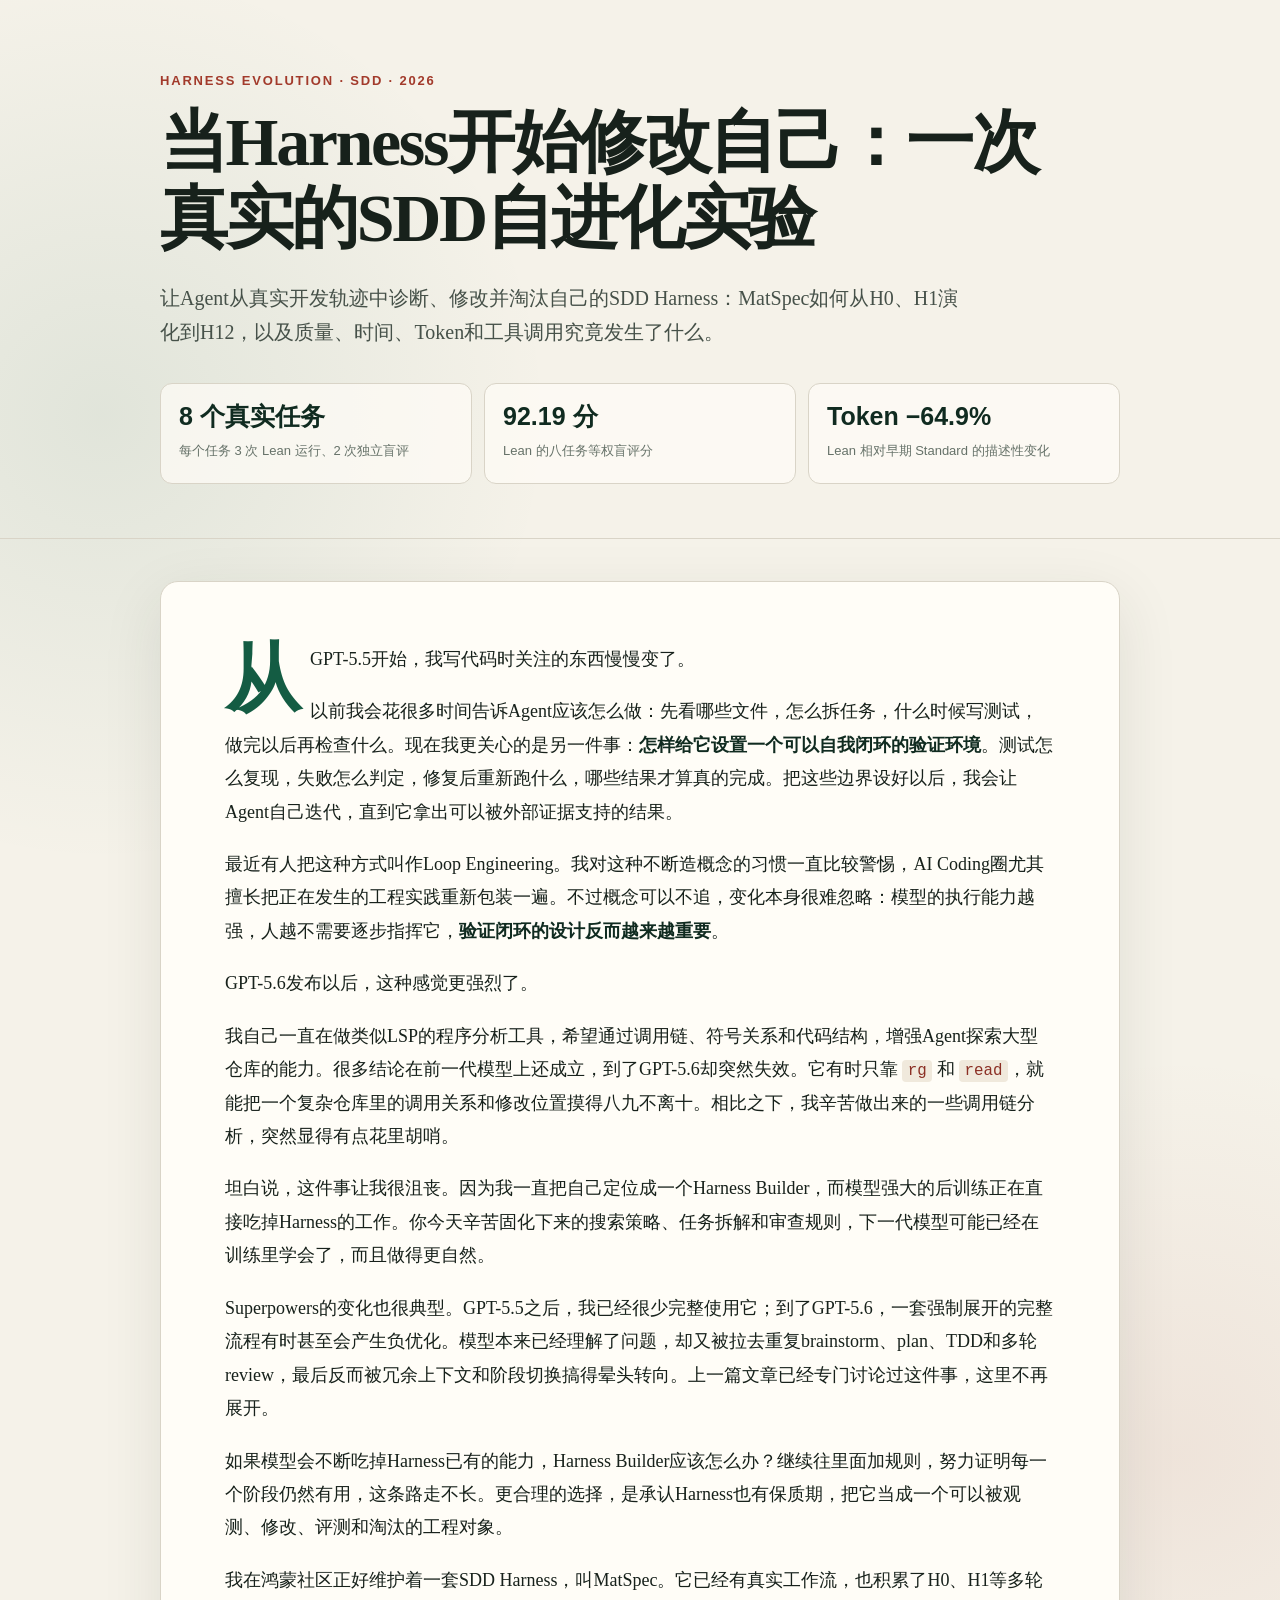
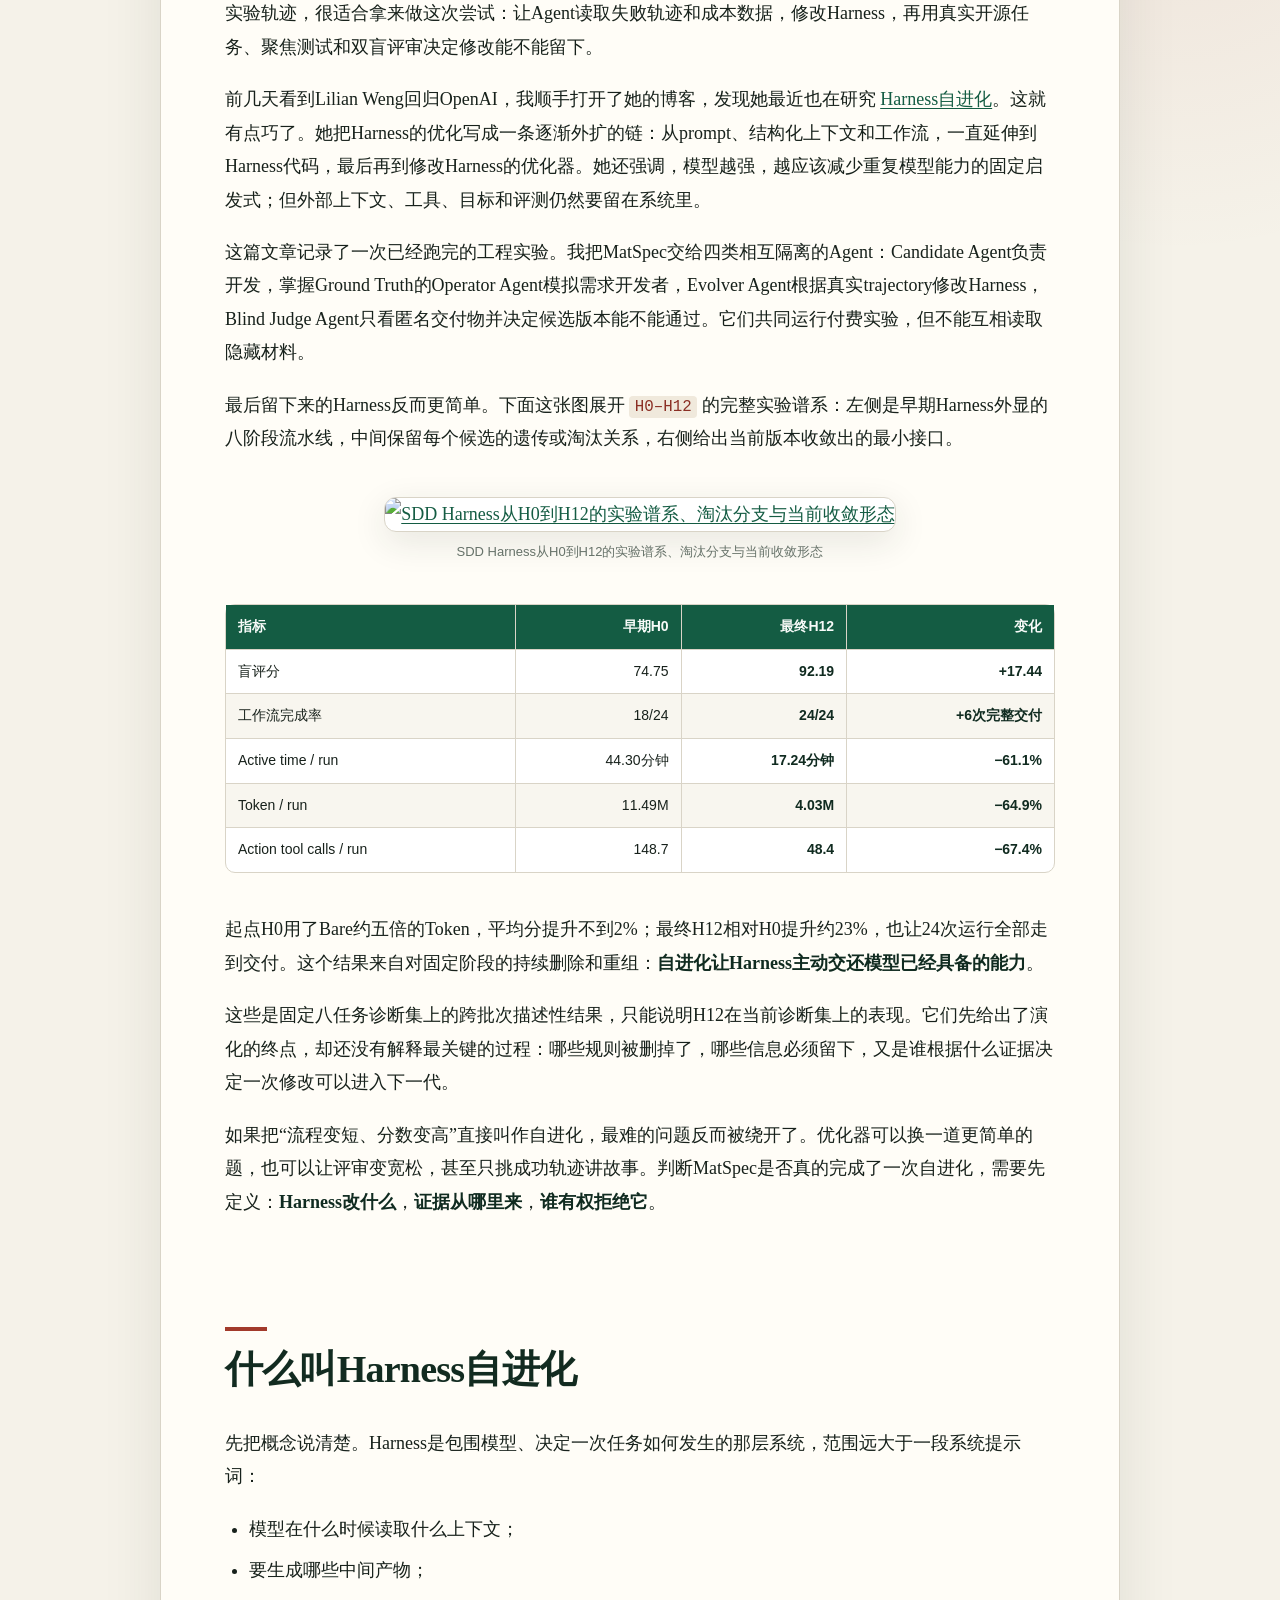
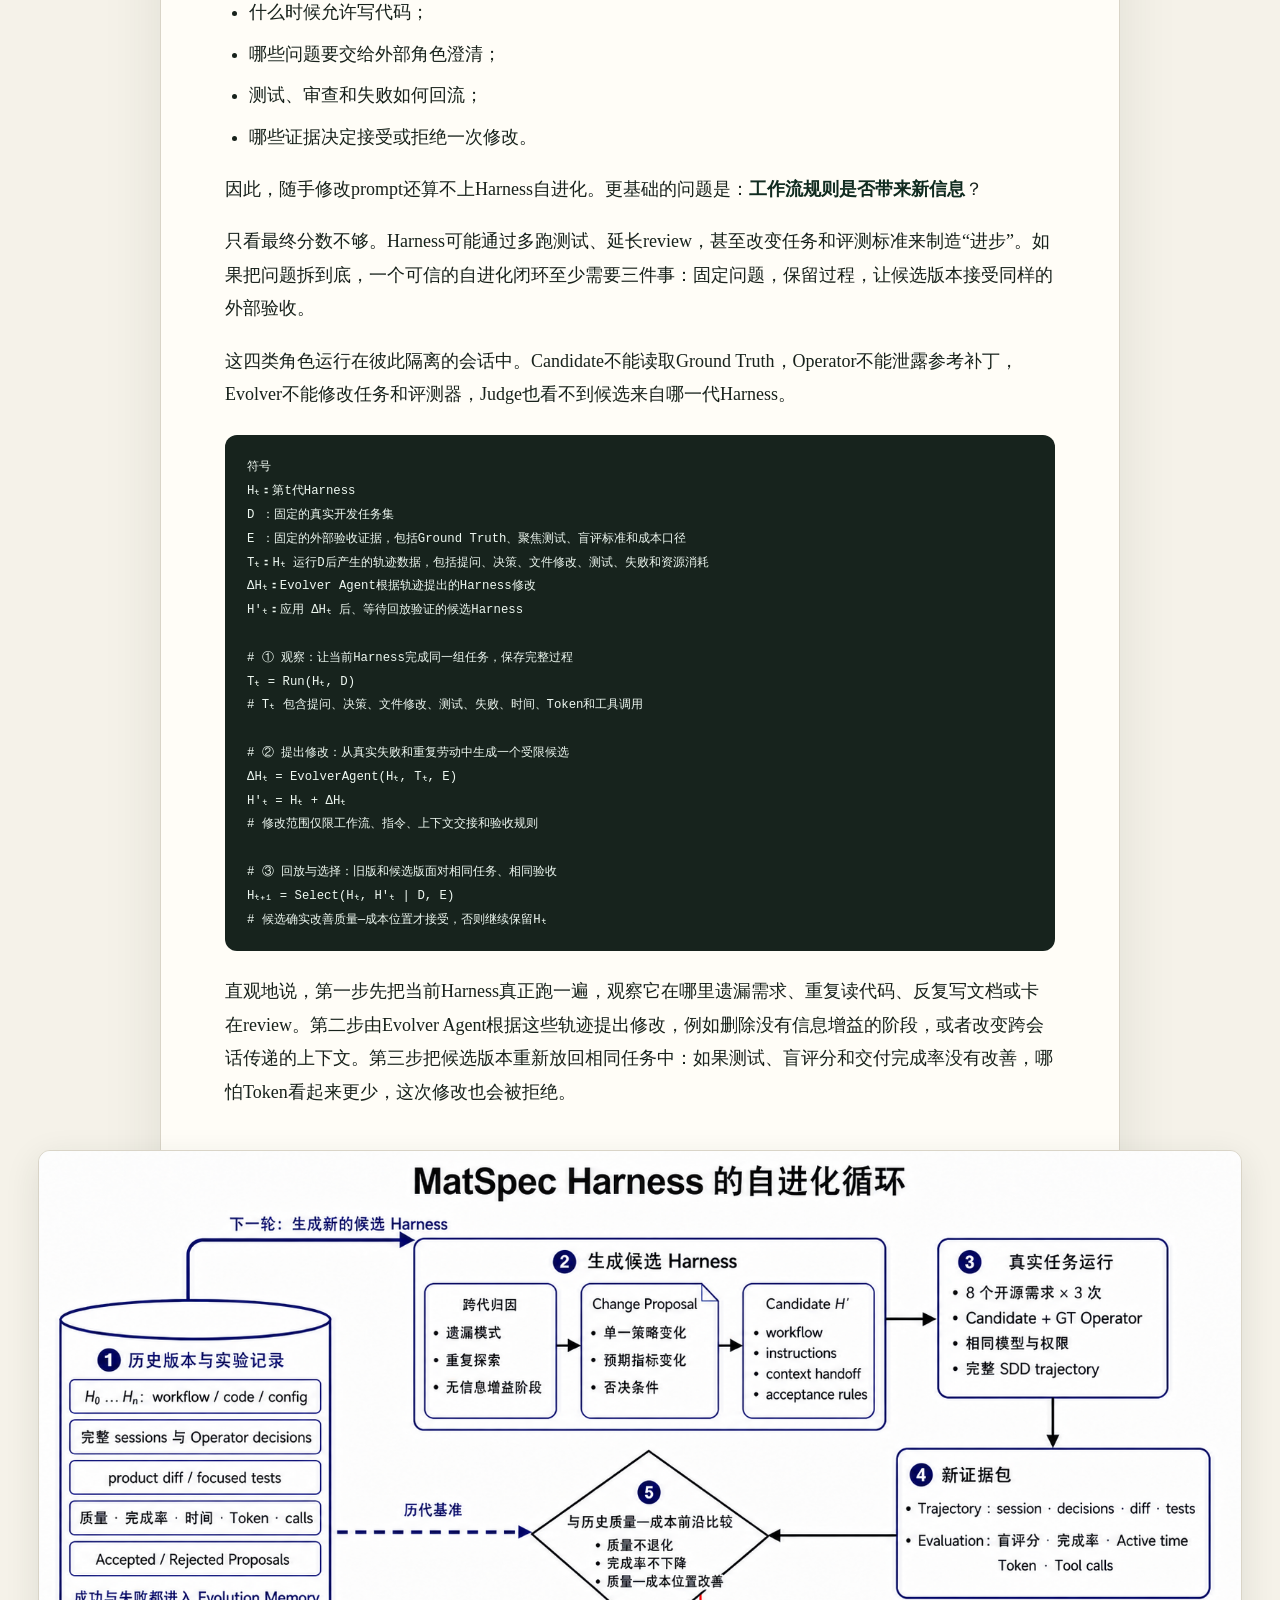
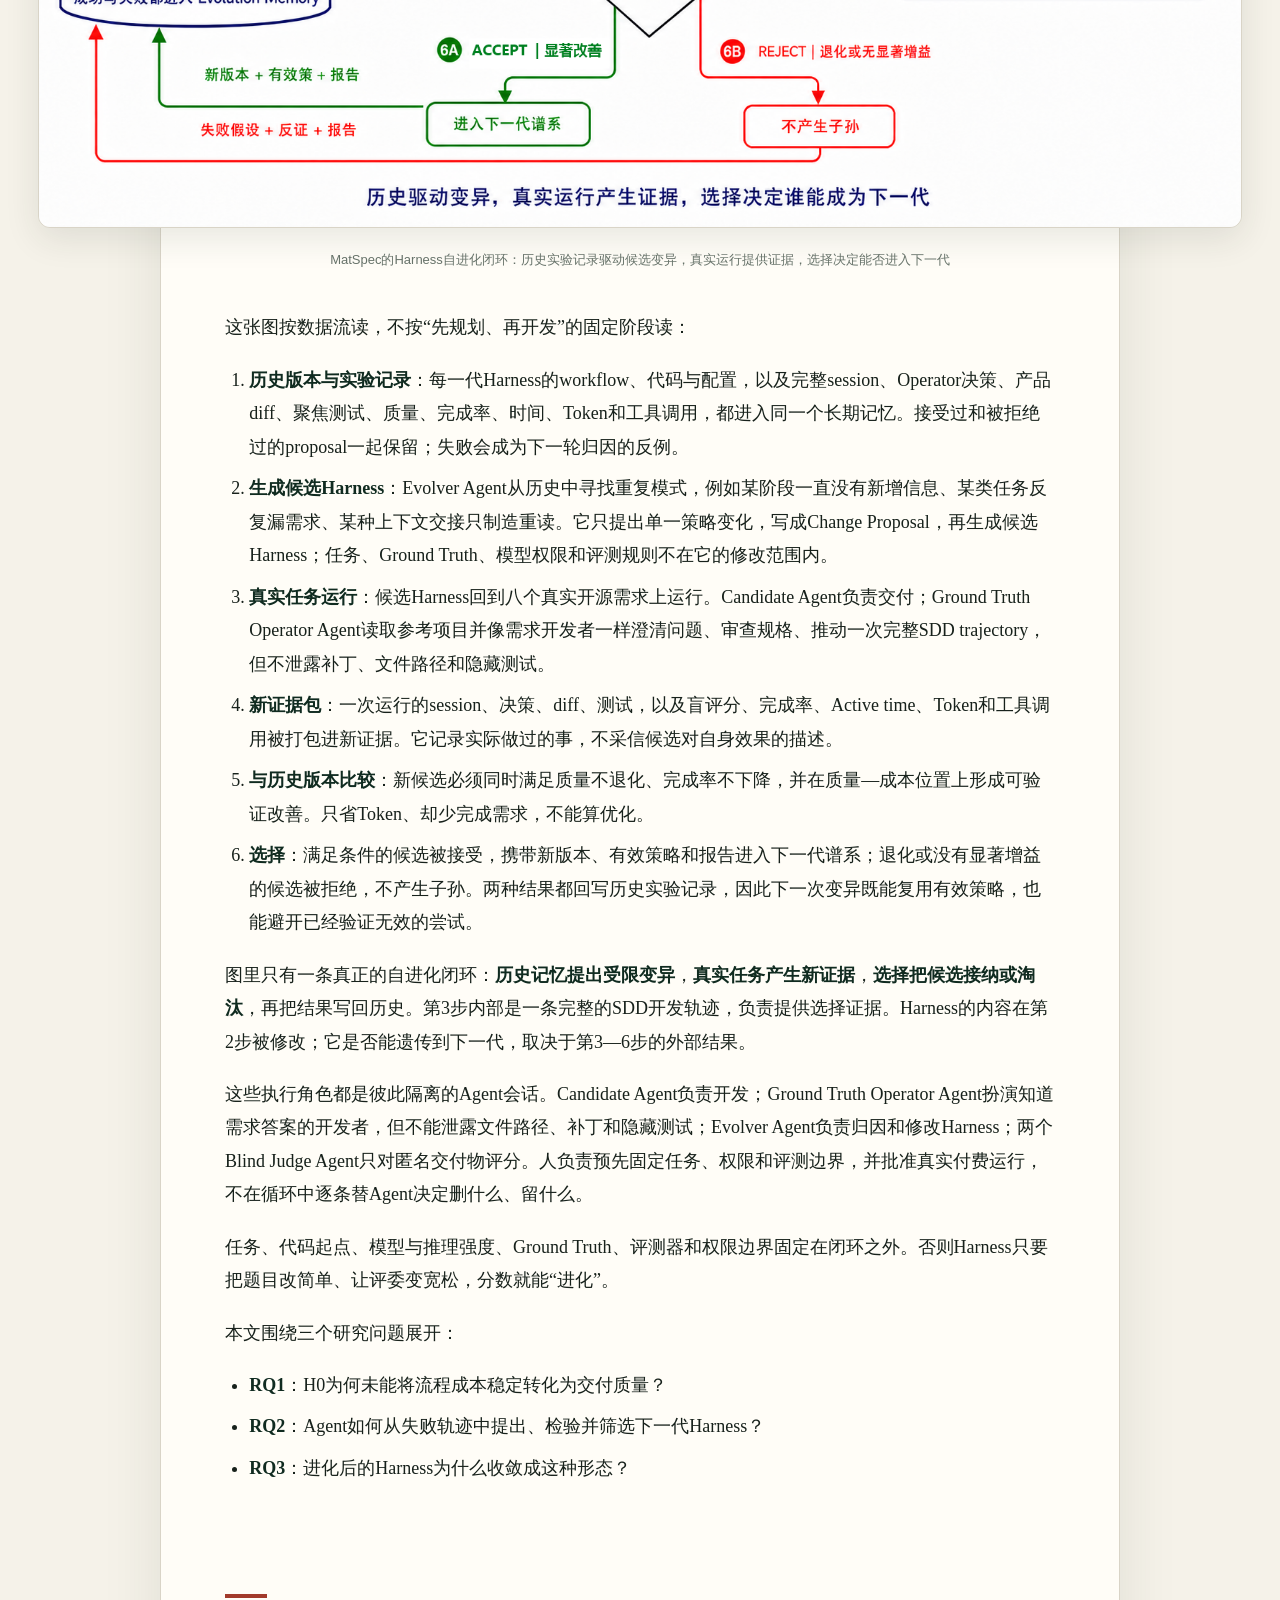
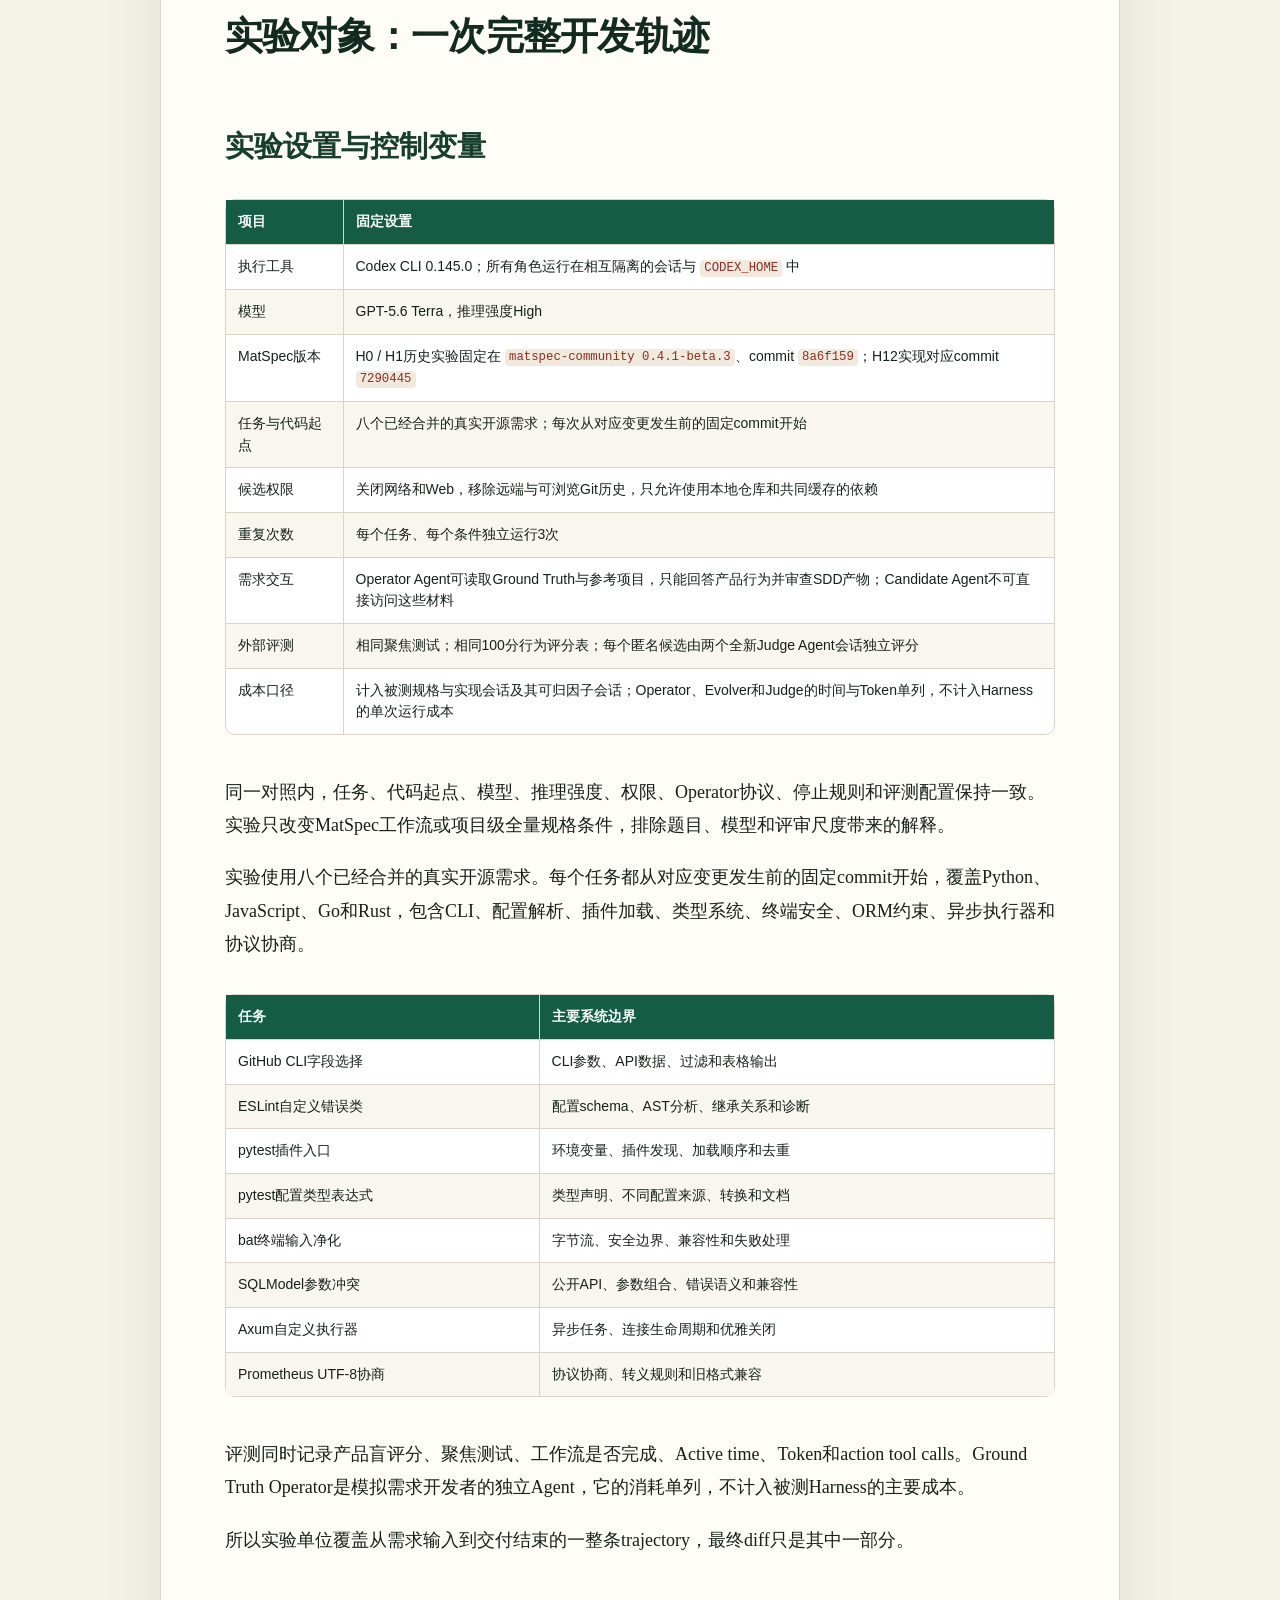
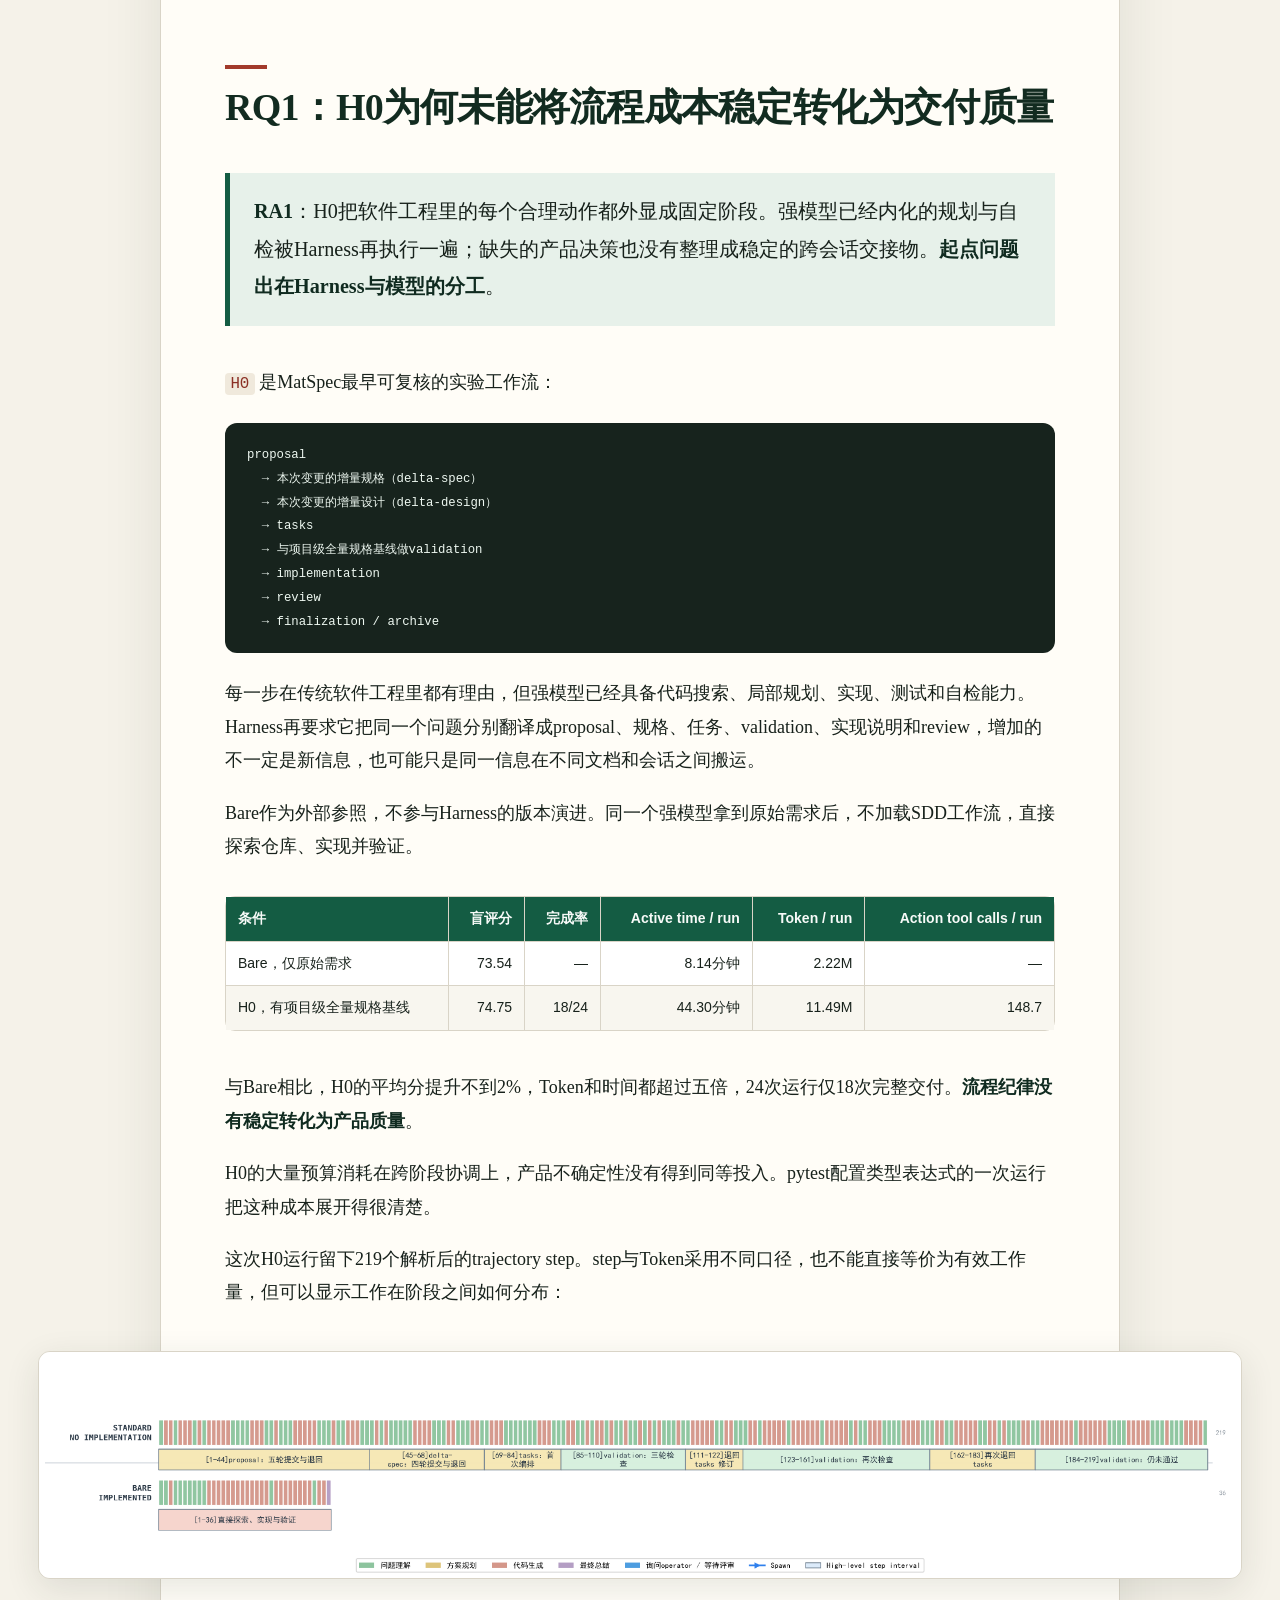
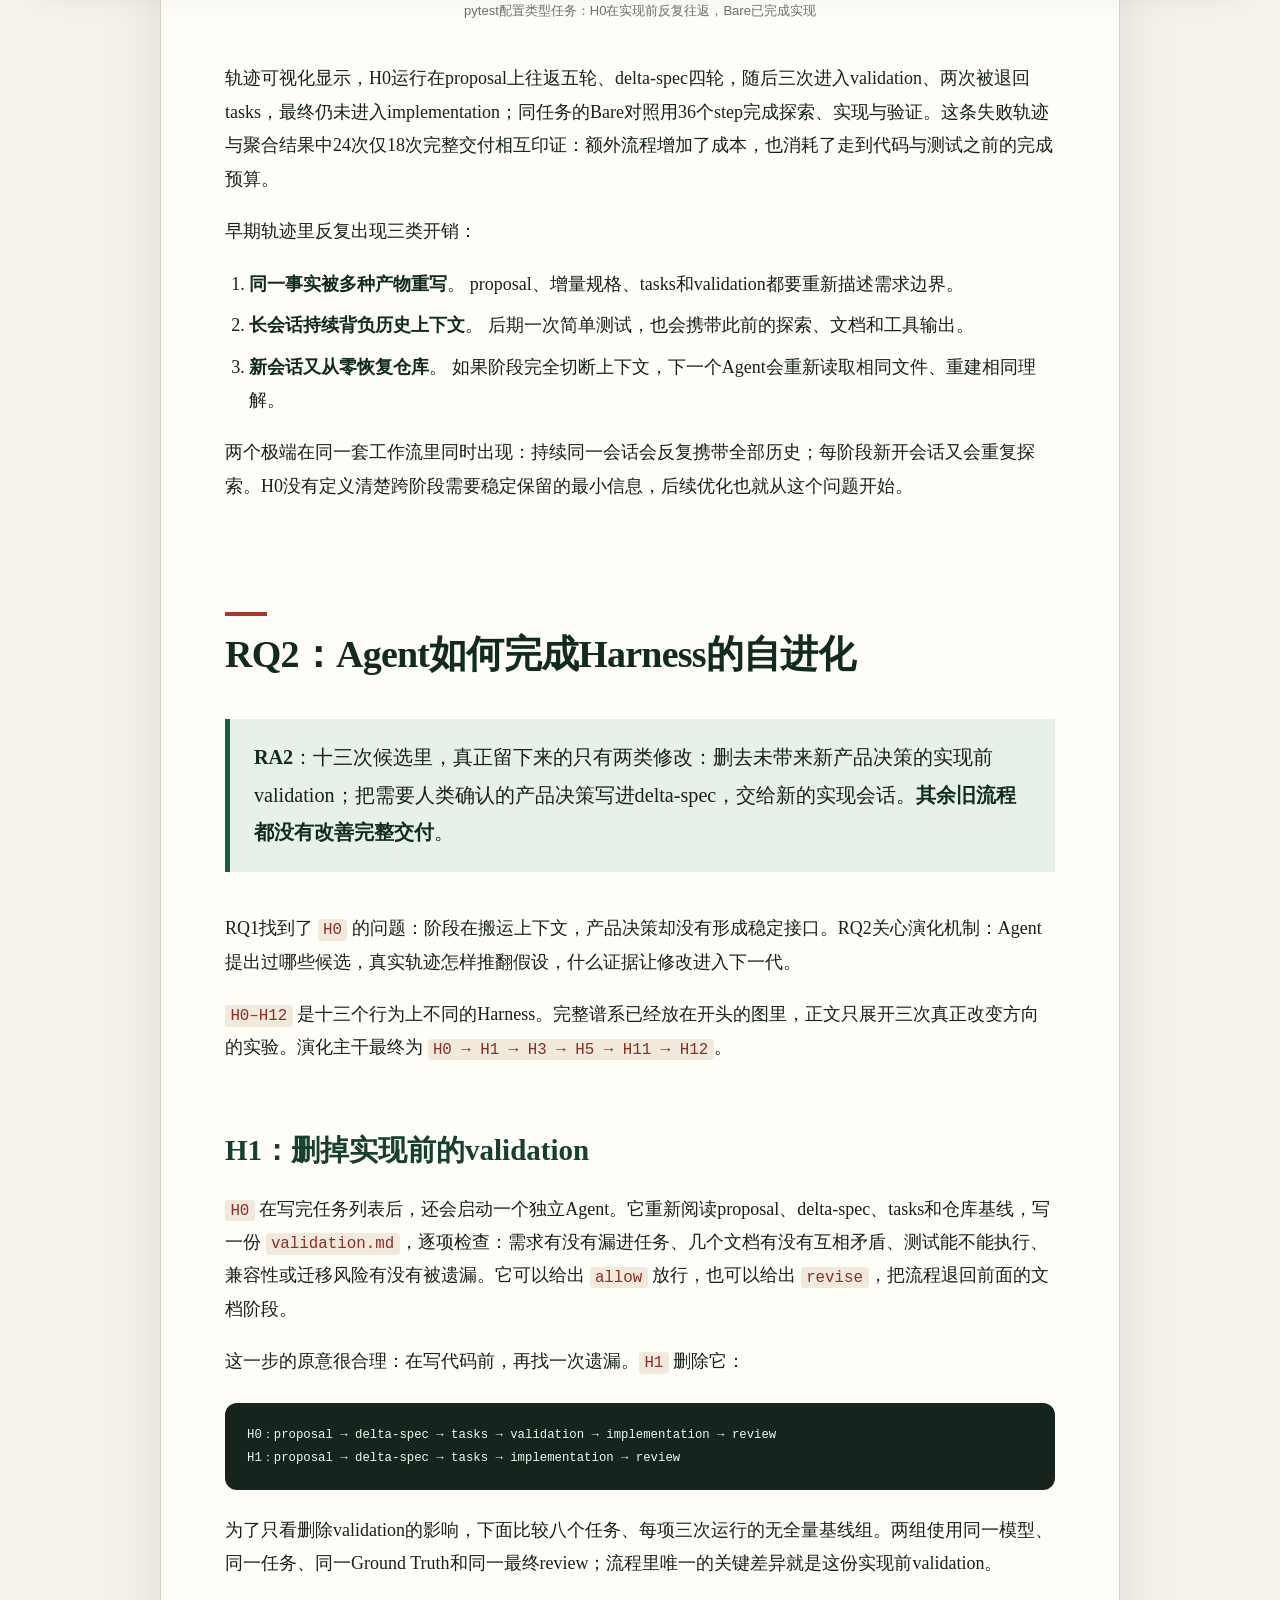
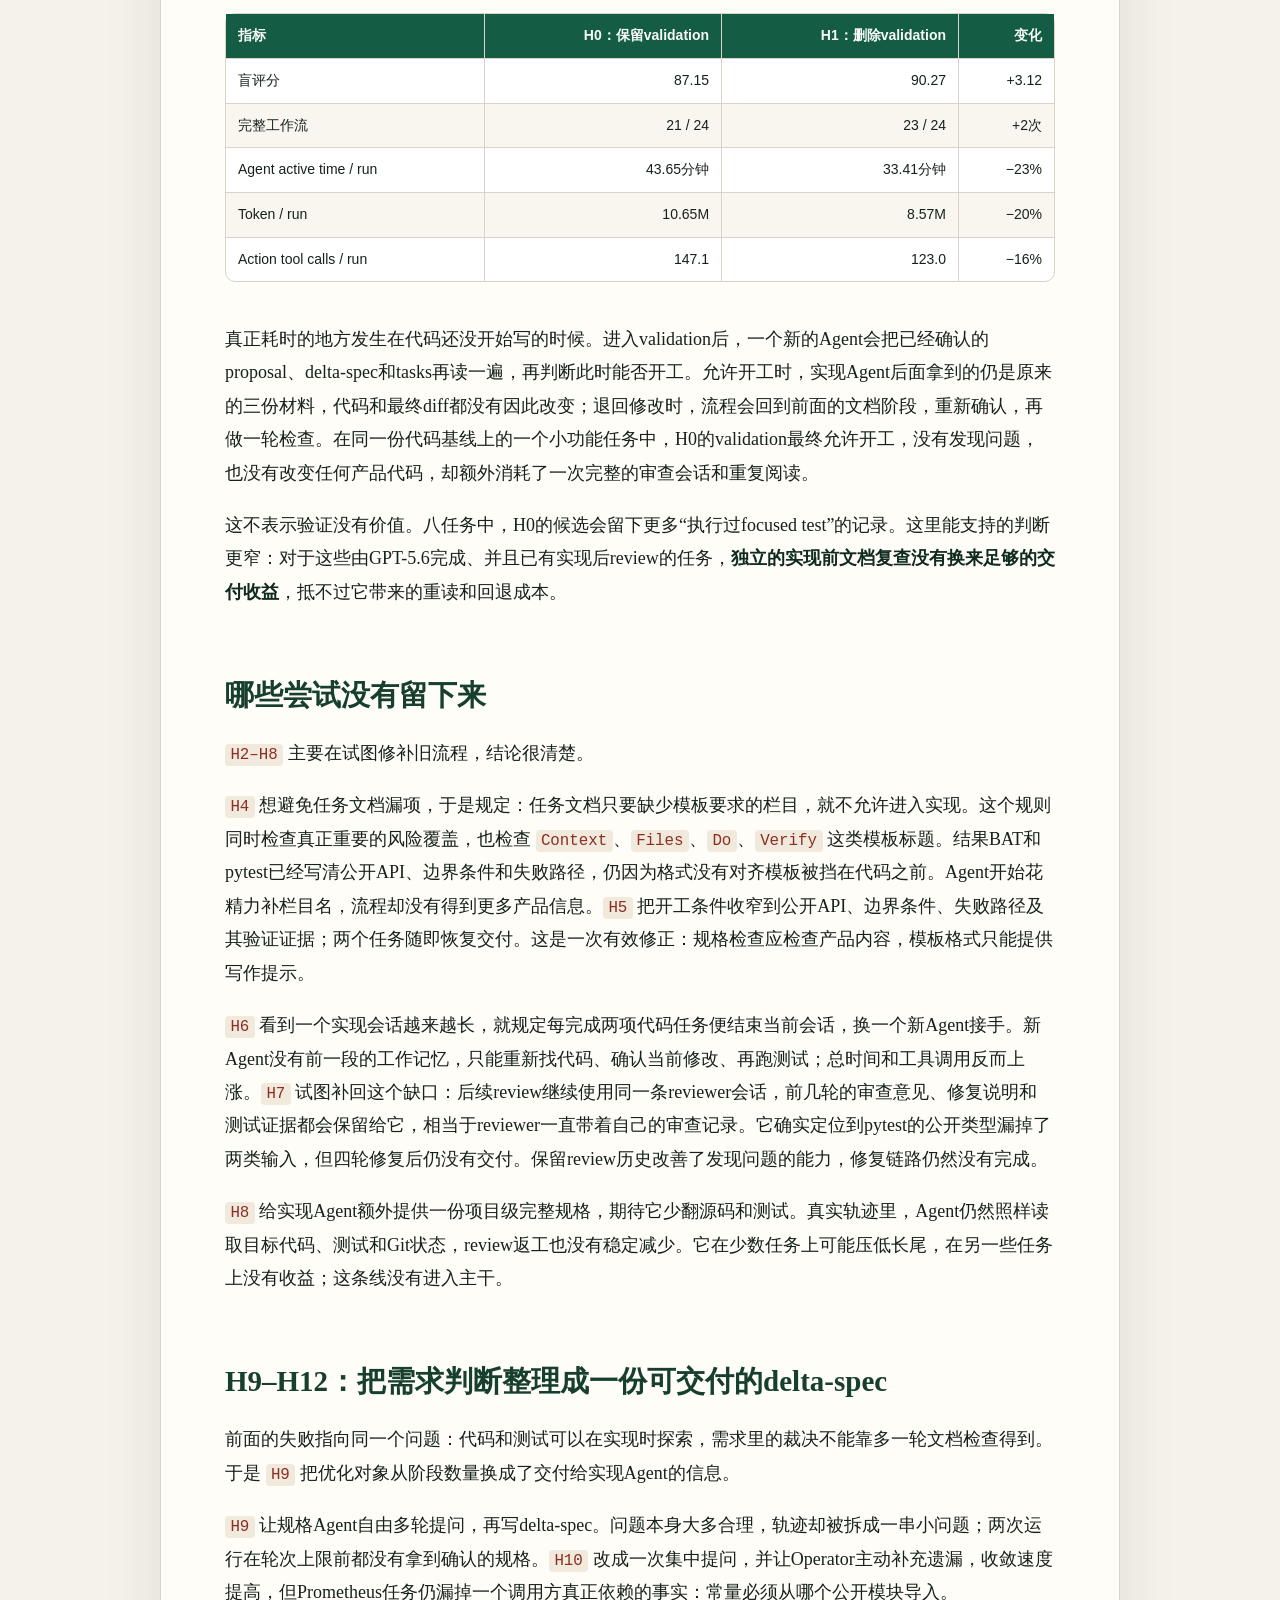
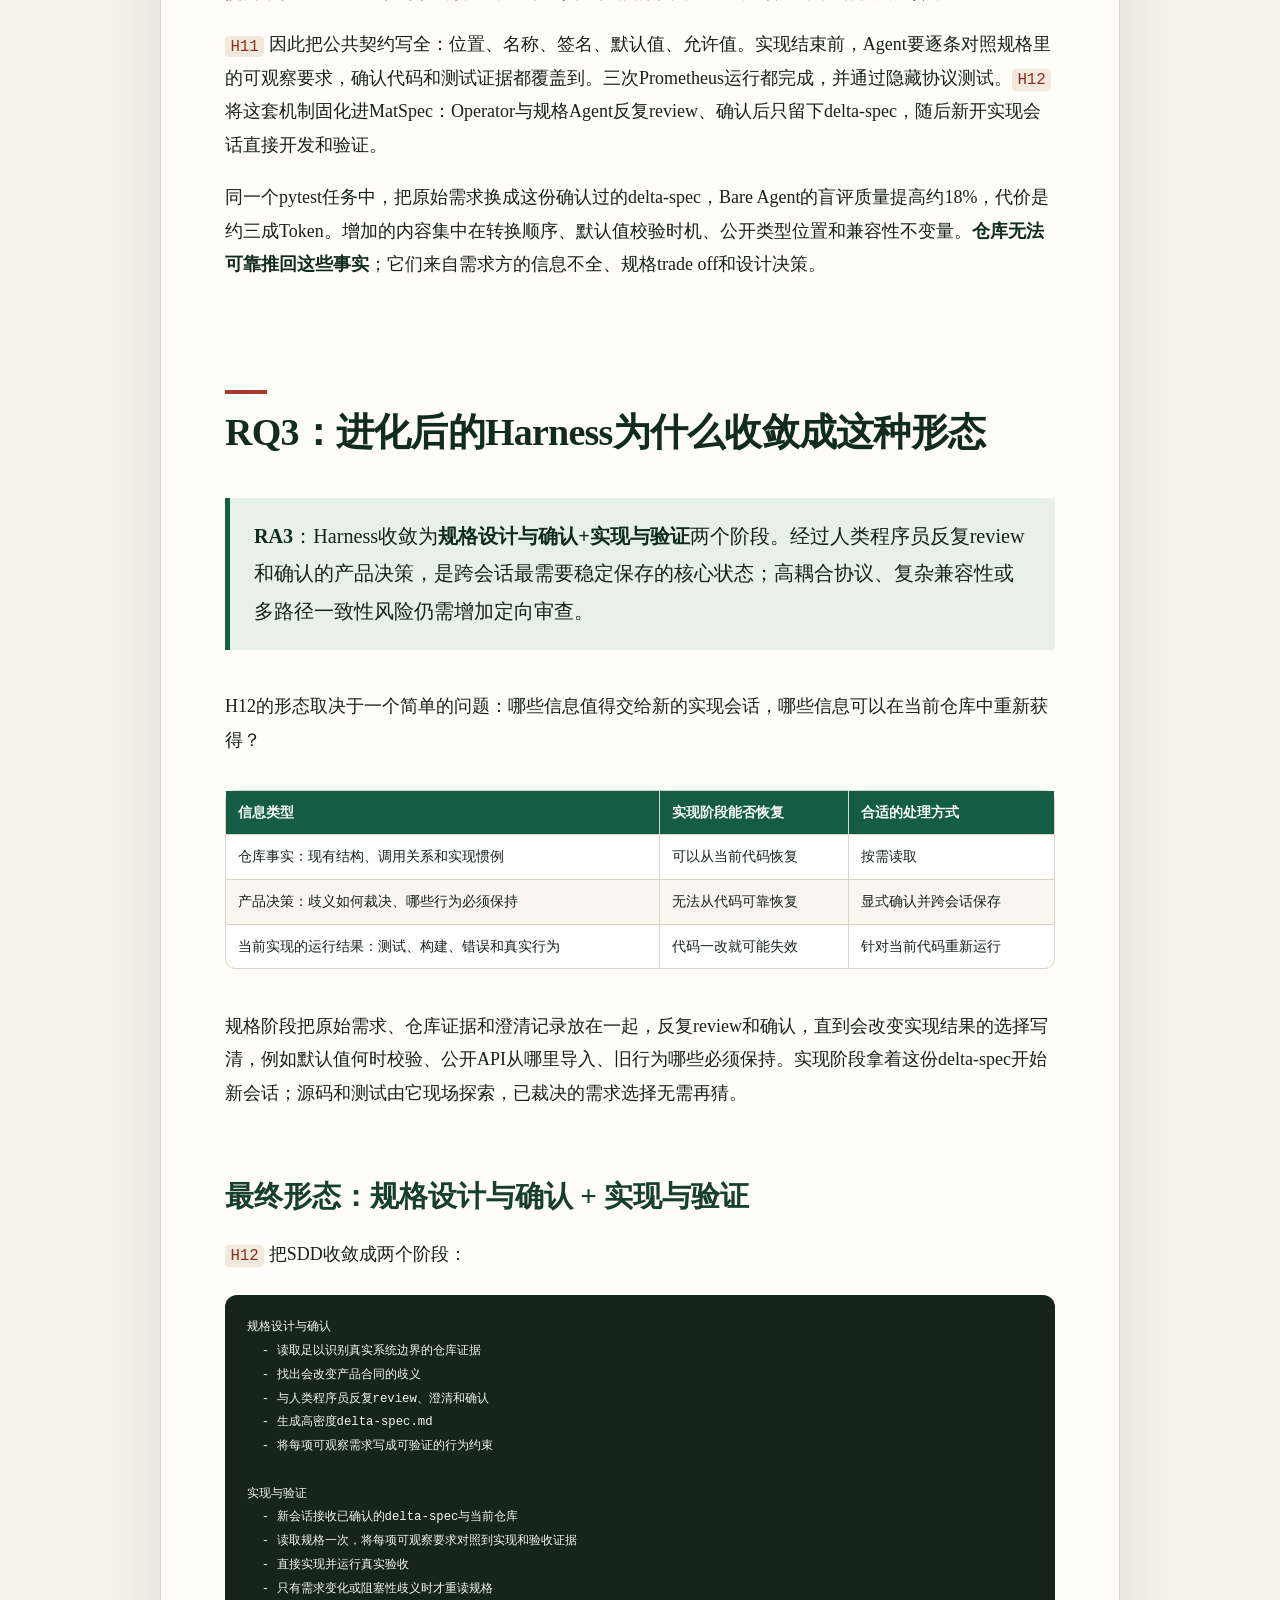
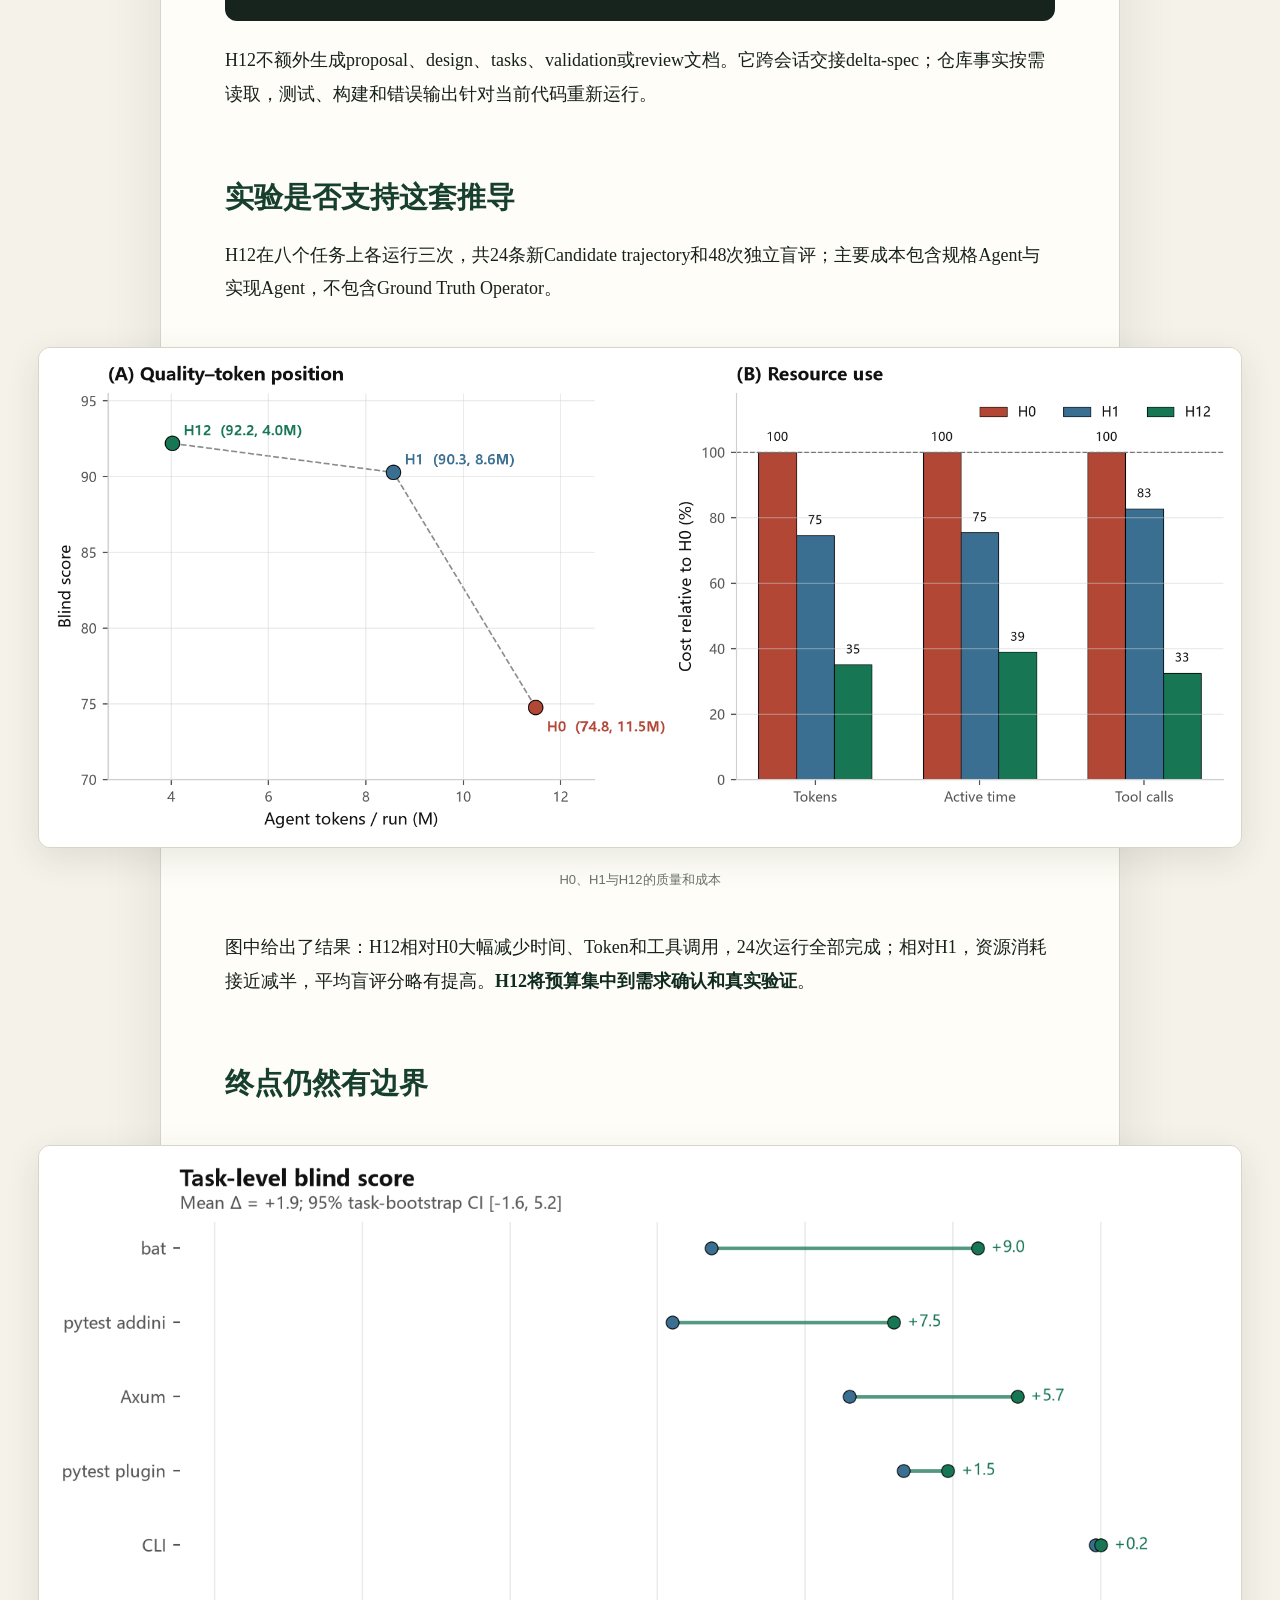
==== articles/harness-self-evolution/source.html @ 4f2dc669 "article: add harness self-evolution study" ====
<!doctype html>
<html lang="zh-CN">
<head>
  <meta charset="utf-8">
  <meta name="viewport" content="width=device-width, initial-scale=1">
  <meta name="description" content="让Agent从真实开发轨迹中诊断、修改并淘汰自己的SDD Harness：MatSpec如何从H0、H1演化到H12，以及质量、时间、Token和工具调用究竟发生了什么。">
  <title>当Harness开始修改自己：一次真实的SDD自进化实验</title>
  <style>
    :root {
      color-scheme: light;
      --ink: #17211b;
      --muted: #667269;
      --paper: #f5f2e9;
      --card: #fffdf7;
      --line: #d9d4c7;
      --green: #145c43;
      --green-soft: #e7f1ea;
      --red: #a23a2b;
      --code: #17231d;
      --shadow: 0 18px 60px rgba(43, 50, 43, .10);
    }
    * { box-sizing: border-box; }
    html { scroll-behavior: smooth; }
    body {
      margin: 0;
      color: var(--ink);
      background:
        radial-gradient(circle at 8% 2%, rgba(20, 92, 67, .09), transparent 28rem),
        radial-gradient(circle at 92% 7%, rgba(162, 58, 43, .08), transparent 25rem),
        var(--paper);
      font-family: "Noto Serif SC", "Source Han Serif SC", "Songti SC", Georgia, serif;
      font-size: 18px;
      line-height: 1.86;
      text-rendering: optimizeLegibility;
    }
    a { color: var(--green); text-underline-offset: 3px; }
    .hero { padding: 72px 24px 54px; border-bottom: 1px solid var(--line); }
    .hero-inner, main { width: min(960px, calc(100% - 40px)); margin: 0 auto; }
    .eyebrow {
      margin-bottom: 14px;
      color: var(--red);
      font: 700 13px/1.4 "Segoe UI", "Microsoft YaHei", sans-serif;
      letter-spacing: .14em;
      text-transform: uppercase;
    }
    h1 {
      max-width: 880px;
      margin: 0;
      font-size: clamp(38px, 6.3vw, 68px);
      line-height: 1.12;
      letter-spacing: -.035em;
    }
    .dek { max-width: 800px; margin: 24px 0 0; color: #465149; font-size: 20px; line-height: 1.72; }
    .stats { display: grid; grid-template-columns: repeat(3, minmax(0, 1fr)); gap: 12px; margin-top: 34px; }
    .stat { padding: 17px 18px; border: 1px solid var(--line); border-radius: 12px; background: rgba(255, 253, 247, .72); }
    .stat strong { display: block; font: 800 25px/1.25 "Segoe UI", "Microsoft YaHei", sans-serif; }
    .stat span { color: var(--muted); font: 13px/1.5 "Segoe UI", "Microsoft YaHei", sans-serif; }
    main {
      margin-top: 42px;
      margin-bottom: 84px;
      padding: 42px clamp(20px, 5vw, 68px) 68px;
      border: 1px solid var(--line);
      border-radius: 18px;
      background: var(--card);
      box-shadow: var(--shadow);
    }
    main > p:first-child::first-letter {
      float: left;
      margin: .08em .12em 0 0;
      color: var(--green);
      font-size: 4.2em;
      font-weight: 800;
      line-height: .82;
    }
    h2 {
      margin: 2.6em 0 .85em;
      padding-top: .25em;
      color: #122b20;
      font-size: clamp(27px, 4vw, 38px);
      line-height: 1.3;
      letter-spacing: -.02em;
    }
    h2::before { content: ""; display: block; width: 42px; height: 4px; margin-bottom: 14px; background: var(--red); }
    h3 { margin: 2.25em 0 .75em; color: #173f2e; font-size: clamp(22px, 3vw, 29px); line-height: 1.4; }
    p { margin: 1.05em 0; }
    strong { color: #102b20; }
    blockquote {
      margin: 2em 0;
      padding: 20px 24px;
      border-left: 5px solid var(--green);
      background: var(--green-soft);
      font-size: 1.12em;
    }
    blockquote p { margin: 0; }
    pre {
      overflow-x: auto;
      margin: 1.7em 0;
      padding: 20px 22px;
      border-radius: 12px;
      color: #eef8f1;
      background: var(--code);
      font: 14px/1.7 "Cascadia Code", Consolas, monospace;
    }
    code {
      padding: .12em .34em;
      border-radius: 4px;
      color: #8b2f24;
      background: #f0e9dc;
      font-family: "Cascadia Code", Consolas, monospace;
      font-size: .88em;
    }
    pre code { padding: 0; color: inherit; background: transparent; }
    ul, ol { padding-left: 1.35em; }
    li { margin: .45em 0; }
    .table-wrap { overflow-x: auto; margin: 1.8em -12px; padding: 0 12px 8px; }
    table {
      width: 100%;
      min-width: 700px;
      border-spacing: 0;
      border-collapse: separate;
      border: 1px solid var(--line);
      border-radius: 10px;
      background: #fff;
      font-family: "Segoe UI", "Microsoft YaHei", sans-serif;
      font-size: 14px;
      line-height: 1.55;
    }
    th, td { padding: 11px 12px; border-right: 1px solid var(--line); border-bottom: 1px solid var(--line); text-align: left; vertical-align: top; }
    th:last-child, td:last-child { border-right: 0; }
    tr:last-child td { border-bottom: 0; }
    th { position: sticky; top: 0; color: #f7faf8; background: var(--green); font-weight: 700; white-space: nowrap; }
    tbody tr:nth-child(even) { background: #f8f6ef; }
    figure { margin: 2.3em calc(50% - 47vw); text-align: center; }
    figure a { display: inline-block; max-width: min(1600px, 94vw); }
    figure img {
      display: block;
      width: auto;
      max-width: 100%;
      max-height: 84vh;
      margin: 0 auto;
      border: 1px solid var(--line);
      border-radius: 12px;
      background: #fff;
      box-shadow: 0 10px 35px rgba(34, 44, 37, .11);
    }
    figcaption { max-width: 900px; margin: 10px auto 0; color: var(--muted); font: 13px/1.55 "Segoe UI", "Microsoft YaHei", sans-serif; }
    @media (max-width: 720px) {
      body { font-size: 16px; }
      .hero { padding-top: 48px; }
      .stats { grid-template-columns: 1fr; }
      main { width: calc(100% - 20px); margin-top: 18px; padding: 28px 18px 50px; border-radius: 12px; }
      figure { margin-left: -8px; margin-right: -8px; }
      .table-wrap { margin-left: -18px; margin-right: -18px; }
    }
    @media print {
      body { background: #fff; }
      .hero { padding-top: 24px; }
      main { width: 100%; margin: 0; border: 0; box-shadow: none; }
      figure { margin-left: 0; margin-right: 0; break-inside: avoid; }
    }
  </style>
</head>
<body>
  <header class="hero">
    <div class="hero-inner">
      <div class="eyebrow">Harness Evolution · SDD · 2026</div>
      <h1>当Harness开始修改自己：一次真实的SDD自进化实验</h1>
      <p class="dek">让Agent从真实开发轨迹中诊断、修改并淘汰自己的SDD Harness：MatSpec如何从H0、H1演化到H12，以及质量、时间、Token和工具调用究竟发生了什么。</p>
      <div class="stats" aria-label="核心实验数字">
        <div class="stat"><strong>8 个真实任务</strong><span>每个任务 3 次 Lean 运行、2 次独立盲评</span></div>
        <div class="stat"><strong>92.19 分</strong><span>Lean 的八任务等权盲评分</span></div>
        <div class="stat"><strong>Token −64.9%</strong><span>Lean 相对早期 Standard 的描述性变化</span></div>
      </div>
    </div>
  </header>
  <main>
<p>从GPT-5.5开始，我写代码时关注的东西慢慢变了。</p>
<p>以前我会花很多时间告诉Agent应该怎么做：先看哪些文件，怎么拆任务，什么时候写测试，做完以后再检查什么。现在我更关心的是另一件事：<strong>怎样给它设置一个可以自我闭环的验证环境</strong>。测试怎么复现，失败怎么判定，修复后重新跑什么，哪些结果才算真的完成。把这些边界设好以后，我会让Agent自己迭代，直到它拿出可以被外部证据支持的结果。</p>
<p>最近有人把这种方式叫作Loop Engineering。我对这种不断造概念的习惯一直比较警惕，AI Coding圈尤其擅长把正在发生的工程实践重新包装一遍。不过概念可以不追，变化本身很难忽略：模型的执行能力越强，人越不需要逐步指挥它，<strong>验证闭环的设计反而越来越重要</strong>。</p>
<p>GPT-5.6发布以后，这种感觉更强烈了。</p>
<p>我自己一直在做类似LSP的程序分析工具，希望通过调用链、符号关系和代码结构，增强Agent探索大型仓库的能力。很多结论在前一代模型上还成立，到了GPT-5.6却突然失效。它有时只靠 <code>rg</code> 和 <code>read</code>，就能把一个复杂仓库里的调用关系和修改位置摸得八九不离十。相比之下，我辛苦做出来的一些调用链分析，突然显得有点花里胡哨。</p>
<p>坦白说，这件事让我很沮丧。因为我一直把自己定位成一个Harness Builder，而模型强大的后训练正在直接吃掉Harness的工作。你今天辛苦固化下来的搜索策略、任务拆解和审查规则，下一代模型可能已经在训练里学会了，而且做得更自然。</p>
<p>Superpowers的变化也很典型。GPT-5.5之后，我已经很少完整使用它；到了GPT-5.6，一套强制展开的完整流程有时甚至会产生负优化。模型本来已经理解了问题，却又被拉去重复brainstorm、plan、TDD和多轮review，最后反而被冗余上下文和阶段切换搞得晕头转向。上一篇文章已经专门讨论过这件事，这里不再展开。</p>
<p>如果模型会不断吃掉Harness已有的能力，Harness Builder应该怎么办？继续往里面加规则，努力证明每一个阶段仍然有用，这条路走不长。更合理的选择，是承认Harness也有保质期，把它当成一个可以被观测、修改、评测和淘汰的工程对象。</p>
<p>我在鸿蒙社区正好维护着一套SDD Harness，叫MatSpec。它已经有真实工作流，也积累了H0、H1等多轮实验轨迹，很适合拿来做这次尝试：让Agent读取失败轨迹和成本数据，修改Harness，再用真实开源任务、聚焦测试和双盲评审决定修改能不能留下。</p>
<p>前几天看到Lilian Weng回归OpenAI，我顺手打开了她的博客，发现她最近也在研究 <a href="https://lilianweng.github.io/posts/2026-07-04-harness/">Harness自进化</a>。这就有点巧了。她把Harness的优化写成一条逐渐外扩的链：从prompt、结构化上下文和工作流，一直延伸到Harness代码，最后再到修改Harness的优化器。她还强调，模型越强，越应该减少重复模型能力的固定启发式；但外部上下文、工具、目标和评测仍然要留在系统里。</p>
<p>这篇文章记录了一次已经跑完的工程实验。我把MatSpec交给四类相互隔离的Agent：Candidate Agent负责开发，掌握Ground Truth的Operator Agent模拟需求开发者，Evolver Agent根据真实trajectory修改Harness，Blind Judge Agent只看匿名交付物并决定候选版本能不能通过。它们共同运行付费实验，但不能互相读取隐藏材料。</p>
<p>最后留下来的Harness反而更简单。下面这张图展开 <code>H0–H12</code> 的完整实验谱系：左侧是早期Harness外显的八阶段流水线，中间保留每个候选的遗传或淘汰关系，右侧给出当前版本收敛出的最小接口。</p>
<figure><a href="assets/sdd-harness-family-tree-v6.png" target="_blank" rel="noopener"><img loading="lazy" src="assets/sdd-harness-family-tree-v6.png" alt="SDD Harness从H0到H12的实验谱系、淘汰分支与当前收敛形态" /></a><figcaption>SDD Harness从H0到H12的实验谱系、淘汰分支与当前收敛形态</figcaption></figure>
<div class="table-wrap"><table>
<thead>
<tr>
<th>指标</th>
<th style="text-align: right;">早期H0</th>
<th style="text-align: right;">最终H12</th>
<th style="text-align: right;">变化</th>
</tr>
</thead>
<tbody>
<tr>
<td>盲评分</td>
<td style="text-align: right;">74.75</td>
<td style="text-align: right;"><strong>92.19</strong></td>
<td style="text-align: right;"><strong>+17.44</strong></td>
</tr>
<tr>
<td>工作流完成率</td>
<td style="text-align: right;">18/24</td>
<td style="text-align: right;"><strong>24/24</strong></td>
<td style="text-align: right;"><strong>+6次完整交付</strong></td>
</tr>
<tr>
<td>Active time / run</td>
<td style="text-align: right;">44.30分钟</td>
<td style="text-align: right;"><strong>17.24分钟</strong></td>
<td style="text-align: right;"><strong>−61.1%</strong></td>
</tr>
<tr>
<td>Token / run</td>
<td style="text-align: right;">11.49M</td>
<td style="text-align: right;"><strong>4.03M</strong></td>
<td style="text-align: right;"><strong>−64.9%</strong></td>
</tr>
<tr>
<td>Action tool calls / run</td>
<td style="text-align: right;">148.7</td>
<td style="text-align: right;"><strong>48.4</strong></td>
<td style="text-align: right;"><strong>−67.4%</strong></td>
</tr>
</tbody>
</table></div>
<p>起点H0用了Bare约五倍的Token，平均分提升不到2%；最终H12相对H0提升约23%，也让24次运行全部走到交付。这个结果来自对固定阶段的持续删除和重组：<strong>自进化让Harness主动交还模型已经具备的能力</strong>。</p>
<p>这些是固定八任务诊断集上的跨批次描述性结果，只能说明H12在当前诊断集上的表现。它们先给出了演化的终点，却还没有解释最关键的过程：哪些规则被删掉了，哪些信息必须留下，又是谁根据什么证据决定一次修改可以进入下一代。</p>
<p>如果把“流程变短、分数变高”直接叫作自进化，最难的问题反而被绕开了。优化器可以换一道更简单的题，也可以让评审变宽松，甚至只挑成功轨迹讲故事。判断MatSpec是否真的完成了一次自进化，需要先定义：<strong>Harness改什么</strong>，<strong>证据从哪里来</strong>，<strong>谁有权拒绝它</strong>。</p>
<h2 id="harness">什么叫Harness自进化</h2>
<p>先把概念说清楚。Harness是包围模型、决定一次任务如何发生的那层系统，范围远大于一段系统提示词：</p>
<ul>
<li>模型在什么时候读取什么上下文；</li>
<li>要生成哪些中间产物；</li>
<li>什么时候允许写代码；</li>
<li>哪些问题要交给外部角色澄清；</li>
<li>测试、审查和失败如何回流；</li>
<li>哪些证据决定接受或拒绝一次修改。</li>
</ul>
<p>因此，随手修改prompt还算不上Harness自进化。更基础的问题是：<strong>工作流规则是否带来新信息</strong>？</p>
<p>只看最终分数不够。Harness可能通过多跑测试、延长review，甚至改变任务和评测标准来制造“进步”。如果把问题拆到底，一个可信的自进化闭环至少需要三件事：固定问题，保留过程，让候选版本接受同样的外部验收。</p>
<p>这四类角色运行在彼此隔离的会话中。Candidate不能读取Ground Truth，Operator不能泄露参考补丁，Evolver不能修改任务和评测器，Judge也看不到候选来自哪一代Harness。</p>
<pre><code class="language-text">符号
Hₜ：第t代Harness
D ：固定的真实开发任务集
E ：固定的外部验收证据，包括Ground Truth、聚焦测试、盲评标准和成本口径
Tₜ：Hₜ 运行D后产生的轨迹数据，包括提问、决策、文件修改、测试、失败和资源消耗
ΔHₜ：Evolver Agent根据轨迹提出的Harness修改
H′ₜ：应用 ΔHₜ 后、等待回放验证的候选Harness

# ① 观察：让当前Harness完成同一组任务，保存完整过程
Tₜ = Run(Hₜ, D)
# Tₜ 包含提问、决策、文件修改、测试、失败、时间、Token和工具调用

# ② 提出修改：从真实失败和重复劳动中生成一个受限候选
ΔHₜ = EvolverAgent(Hₜ, Tₜ, E)
H′ₜ = Hₜ + ΔHₜ
# 修改范围仅限工作流、指令、上下文交接和验收规则

# ③ 回放与选择：旧版和候选版面对相同任务、相同验收
Hₜ₊₁ = Select(Hₜ, H′ₜ | D, E)
# 候选确实改善质量—成本位置才接受，否则继续保留Hₜ
</code></pre>
<p>直观地说，第一步先把当前Harness真正跑一遍，观察它在哪里遗漏需求、重复读代码、反复写文档或卡在review。第二步由Evolver Agent根据这些轨迹提出修改，例如删除没有信息增益的阶段，或者改变跨会话传递的上下文。第三步把候选版本重新放回相同任务中：如果测试、盲评分和交付完成率没有改善，哪怕Token看起来更少，这次修改也会被拒绝。</p>
<figure><a href="assets/self-evolution-history-bucket-v11.png" target="_blank" rel="noopener"><img loading="lazy" src="assets/self-evolution-history-bucket-v11.png" alt="MatSpec的Harness自进化闭环：历史实验记录驱动候选变异，真实运行提供证据，选择决定能否进入下一代" /></a><figcaption>MatSpec的Harness自进化闭环：历史实验记录驱动候选变异，真实运行提供证据，选择决定能否进入下一代</figcaption></figure>
<p>这张图按数据流读，不按“先规划、再开发”的固定阶段读：</p>
<ol>
<li><strong>历史版本与实验记录</strong>：每一代Harness的workflow、代码与配置，以及完整session、Operator决策、产品diff、聚焦测试、质量、完成率、时间、Token和工具调用，都进入同一个长期记忆。接受过和被拒绝过的proposal一起保留；失败会成为下一轮归因的反例。</li>
<li><strong>生成候选Harness</strong>：Evolver Agent从历史中寻找重复模式，例如某阶段一直没有新增信息、某类任务反复漏需求、某种上下文交接只制造重读。它只提出单一策略变化，写成Change Proposal，再生成候选Harness；任务、Ground Truth、模型权限和评测规则不在它的修改范围内。</li>
<li><strong>真实任务运行</strong>：候选Harness回到八个真实开源需求上运行。Candidate Agent负责交付；Ground Truth Operator Agent读取参考项目并像需求开发者一样澄清问题、审查规格、推动一次完整SDD trajectory，但不泄露补丁、文件路径和隐藏测试。</li>
<li><strong>新证据包</strong>：一次运行的session、决策、diff、测试，以及盲评分、完成率、Active time、Token和工具调用被打包进新证据。它记录实际做过的事，不采信候选对自身效果的描述。</li>
<li><strong>与历史版本比较</strong>：新候选必须同时满足质量不退化、完成率不下降，并在质量—成本位置上形成可验证改善。只省Token、却少完成需求，不能算优化。</li>
<li><strong>选择</strong>：满足条件的候选被接受，携带新版本、有效策略和报告进入下一代谱系；退化或没有显著增益的候选被拒绝，不产生子孙。两种结果都回写历史实验记录，因此下一次变异既能复用有效策略，也能避开已经验证无效的尝试。</li>
</ol>
<p>图里只有一条真正的自进化闭环：<strong>历史记忆提出受限变异</strong>，<strong>真实任务产生新证据</strong>，<strong>选择把候选接纳或淘汰</strong>，再把结果写回历史。第3步内部是一条完整的SDD开发轨迹，负责提供选择证据。Harness的内容在第2步被修改；它是否能遗传到下一代，取决于第3—6步的外部结果。</p>
<p>这些执行角色都是彼此隔离的Agent会话。Candidate Agent负责开发；Ground Truth Operator Agent扮演知道需求答案的开发者，但不能泄露文件路径、补丁和隐藏测试；Evolver Agent负责归因和修改Harness；两个Blind Judge Agent只对匿名交付物评分。人负责预先固定任务、权限和评测边界，并批准真实付费运行，不在循环中逐条替Agent决定删什么、留什么。</p>
<p>任务、代码起点、模型与推理强度、Ground Truth、评测器和权限边界固定在闭环之外。否则Harness只要把题目改简单、让评委变宽松，分数就能“进化”。</p>
<p>本文围绕三个研究问题展开：</p>
<ul>
<li><strong>RQ1</strong>：H0为何未能将流程成本稳定转化为交付质量？</li>
<li><strong>RQ2</strong>：Agent如何从失败轨迹中提出、检验并筛选下一代Harness？</li>
<li><strong>RQ3</strong>：进化后的Harness为什么收敛成这种形态？</li>
</ul>
<h2 id="section">实验对象：一次完整开发轨迹</h2>
<h3 id="section-1">实验设置与控制变量</h3>
<div class="table-wrap"><table>
<thead>
<tr>
<th>项目</th>
<th>固定设置</th>
</tr>
</thead>
<tbody>
<tr>
<td>执行工具</td>
<td>Codex CLI 0.145.0；所有角色运行在相互隔离的会话与 <code>CODEX_HOME</code> 中</td>
</tr>
<tr>
<td>模型</td>
<td>GPT-5.6 Terra，推理强度High</td>
</tr>
<tr>
<td>MatSpec版本</td>
<td>H0 / H1历史实验固定在 <code>matspec-community 0.4.1-beta.3</code>、commit <code>8a6f159</code>；H12实现对应commit <code>7290445</code></td>
</tr>
<tr>
<td>任务与代码起点</td>
<td>八个已经合并的真实开源需求；每次从对应变更发生前的固定commit开始</td>
</tr>
<tr>
<td>候选权限</td>
<td>关闭网络和Web，移除远端与可浏览Git历史，只允许使用本地仓库和共同缓存的依赖</td>
</tr>
<tr>
<td>重复次数</td>
<td>每个任务、每个条件独立运行3次</td>
</tr>
<tr>
<td>需求交互</td>
<td>Operator Agent可读取Ground Truth与参考项目，只能回答产品行为并审查SDD产物；Candidate Agent不可直接访问这些材料</td>
</tr>
<tr>
<td>外部评测</td>
<td>相同聚焦测试；相同100分行为评分表；每个匿名候选由两个全新Judge Agent会话独立评分</td>
</tr>
<tr>
<td>成本口径</td>
<td>计入被测规格与实现会话及其可归因子会话；Operator、Evolver和Judge的时间与Token单列，不计入Harness的单次运行成本</td>
</tr>
</tbody>
</table></div>
<p>同一对照内，任务、代码起点、模型、推理强度、权限、Operator协议、停止规则和评测配置保持一致。实验只改变MatSpec工作流或项目级全量规格条件，排除题目、模型和评审尺度带来的解释。</p>
<p>实验使用八个已经合并的真实开源需求。每个任务都从对应变更发生前的固定commit开始，覆盖Python、JavaScript、Go和Rust，包含CLI、配置解析、插件加载、类型系统、终端安全、ORM约束、异步执行器和协议协商。</p>
<div class="table-wrap"><table>
<thead>
<tr>
<th>任务</th>
<th>主要系统边界</th>
</tr>
</thead>
<tbody>
<tr>
<td>GitHub CLI字段选择</td>
<td>CLI参数、API数据、过滤和表格输出</td>
</tr>
<tr>
<td>ESLint自定义错误类</td>
<td>配置schema、AST分析、继承关系和诊断</td>
</tr>
<tr>
<td>pytest插件入口</td>
<td>环境变量、插件发现、加载顺序和去重</td>
</tr>
<tr>
<td>pytest配置类型表达式</td>
<td>类型声明、不同配置来源、转换和文档</td>
</tr>
<tr>
<td>bat终端输入净化</td>
<td>字节流、安全边界、兼容性和失败处理</td>
</tr>
<tr>
<td>SQLModel参数冲突</td>
<td>公开API、参数组合、错误语义和兼容性</td>
</tr>
<tr>
<td>Axum自定义执行器</td>
<td>异步任务、连接生命周期和优雅关闭</td>
</tr>
<tr>
<td>Prometheus UTF-8协商</td>
<td>协议协商、转义规则和旧格式兼容</td>
</tr>
</tbody>
</table></div>
<p>评测同时记录产品盲评分、聚焦测试、工作流是否完成、Active time、Token和action tool calls。Ground Truth Operator是模拟需求开发者的独立Agent，它的消耗单列，不计入被测Harness的主要成本。</p>
<p>所以实验单位覆盖从需求输入到交付结束的一整条trajectory，最终diff只是其中一部分。</p>
<h2 id="rq1h0">RQ1：H0为何未能将流程成本稳定转化为交付质量</h2>
<blockquote>
<p><strong>RA1</strong>：H0把软件工程里的每个合理动作都外显成固定阶段。强模型已经内化的规划与自检被Harness再执行一遍；缺失的产品决策也没有整理成稳定的跨会话交接物。<strong>起点问题出在Harness与模型的分工</strong>。</p>
</blockquote>
<p><code>H0</code> 是MatSpec最早可复核的实验工作流：</p>
<pre><code class="language-text">proposal
  → 本次变更的增量规格（delta-spec）
  → 本次变更的增量设计（delta-design）
  → tasks
  → 与项目级全量规格基线做validation
  → implementation
  → review
  → finalization / archive
</code></pre>
<p>每一步在传统软件工程里都有理由，但强模型已经具备代码搜索、局部规划、实现、测试和自检能力。Harness再要求它把同一个问题分别翻译成proposal、规格、任务、validation、实现说明和review，增加的不一定是新信息，也可能只是同一信息在不同文档和会话之间搬运。</p>
<p>Bare作为外部参照，不参与Harness的版本演进。同一个强模型拿到原始需求后，不加载SDD工作流，直接探索仓库、实现并验证。</p>
<div class="table-wrap"><table>
<thead>
<tr>
<th>条件</th>
<th style="text-align: right;">盲评分</th>
<th style="text-align: right;">完成率</th>
<th style="text-align: right;">Active time / run</th>
<th style="text-align: right;">Token / run</th>
<th style="text-align: right;">Action tool calls / run</th>
</tr>
</thead>
<tbody>
<tr>
<td>Bare，仅原始需求</td>
<td style="text-align: right;">73.54</td>
<td style="text-align: right;">—</td>
<td style="text-align: right;">8.14分钟</td>
<td style="text-align: right;">2.22M</td>
<td style="text-align: right;">—</td>
</tr>
<tr>
<td>H0，有项目级全量规格基线</td>
<td style="text-align: right;">74.75</td>
<td style="text-align: right;">18/24</td>
<td style="text-align: right;">44.30分钟</td>
<td style="text-align: right;">11.49M</td>
<td style="text-align: right;">148.7</td>
</tr>
</tbody>
</table></div>
<p>与Bare相比，H0的平均分提升不到2%，Token和时间都超过五倍，24次运行仅18次完整交付。<strong>流程纪律没有稳定转化为产品质量</strong>。</p>
<p>H0的大量预算消耗在跨阶段协调上，产品不确定性没有得到同等投入。pytest配置类型表达式的一次运行把这种成本展开得很清楚。</p>
<p>这次H0运行留下219个解析后的trajectory step。step与Token采用不同口径，也不能直接等价为有效工作量，但可以显示工作在阶段之间如何分布：</p>
<figure><a href="assets/pytest-addini-standard-vs-bare-trajectory-visualizer.png" target="_blank" rel="noopener"><img loading="lazy" src="assets/pytest-addini-standard-vs-bare-trajectory-visualizer.png" alt="pytest配置类型任务：H0在实现前反复往返，Bare已完成实现" /></a><figcaption>pytest配置类型任务：H0在实现前反复往返，Bare已完成实现</figcaption></figure>
<p>轨迹可视化显示，H0运行在proposal上往返五轮、delta-spec四轮，随后三次进入validation、两次被退回tasks，最终仍未进入implementation；同任务的Bare对照用36个step完成探索、实现与验证。这条失败轨迹与聚合结果中24次仅18次完整交付相互印证：额外流程增加了成本，也消耗了走到代码与测试之前的完成预算。</p>
<p>早期轨迹里反复出现三类开销：</p>
<ol>
<li><strong>同一事实被多种产物重写</strong>。 proposal、增量规格、tasks和validation都要重新描述需求边界。</li>
<li><strong>长会话持续背负历史上下文</strong>。 后期一次简单测试，也会携带此前的探索、文档和工具输出。</li>
<li><strong>新会话又从零恢复仓库</strong>。 如果阶段完全切断上下文，下一个Agent会重新读取相同文件、重建相同理解。</li>
</ol>
<p>两个极端在同一套工作流里同时出现：持续同一会话会反复携带全部历史；每阶段新开会话又会重复探索。H0没有定义清楚跨阶段需要稳定保留的最小信息，后续优化也就从这个问题开始。</p>
<h2 id="rq2agentharness">RQ2：Agent如何完成Harness的自进化</h2>
<blockquote>
<p><strong>RA2</strong>：十三次候选里，真正留下来的只有两类修改：删去未带来新产品决策的实现前validation；把需要人类确认的产品决策写进delta-spec，交给新的实现会话。<strong>其余旧流程都没有改善完整交付</strong>。</p>
</blockquote>
<p>RQ1找到了 <code>H0</code> 的问题：阶段在搬运上下文，产品决策却没有形成稳定接口。RQ2关心演化机制：Agent提出过哪些候选，真实轨迹怎样推翻假设，什么证据让修改进入下一代。</p>
<p><code>H0–H12</code> 是十三个行为上不同的Harness。完整谱系已经放在开头的图里，正文只展开三次真正改变方向的实验。演化主干最终为 <code>H0 → H1 → H3 → H5 → H11 → H12</code>。</p>
<h3 id="h1validation">H1：删掉实现前的validation</h3>
<p><code>H0</code> 在写完任务列表后，还会启动一个独立Agent。它重新阅读proposal、delta-spec、tasks和仓库基线，写一份 <code>validation.md</code>，逐项检查：需求有没有漏进任务、几个文档有没有互相矛盾、测试能不能执行、兼容性或迁移风险有没有被遗漏。它可以给出 <code>allow</code> 放行，也可以给出 <code>revise</code>，把流程退回前面的文档阶段。</p>
<p>这一步的原意很合理：在写代码前，再找一次遗漏。<code>H1</code> 删除它：</p>
<pre><code class="language-text">H0：proposal → delta-spec → tasks → validation → implementation → review
H1：proposal → delta-spec → tasks → implementation → review
</code></pre>
<p>为了只看删除validation的影响，下面比较八个任务、每项三次运行的无全量基线组。两组使用同一模型、同一任务、同一Ground Truth和同一最终review；流程里唯一的关键差异就是这份实现前validation。</p>
<div class="table-wrap"><table>
<thead>
<tr>
<th>指标</th>
<th style="text-align: right;">H0：保留validation</th>
<th style="text-align: right;">H1：删除validation</th>
<th style="text-align: right;">变化</th>
</tr>
</thead>
<tbody>
<tr>
<td>盲评分</td>
<td style="text-align: right;">87.15</td>
<td style="text-align: right;">90.27</td>
<td style="text-align: right;">+3.12</td>
</tr>
<tr>
<td>完整工作流</td>
<td style="text-align: right;">21 / 24</td>
<td style="text-align: right;">23 / 24</td>
<td style="text-align: right;">+2次</td>
</tr>
<tr>
<td>Agent active time / run</td>
<td style="text-align: right;">43.65分钟</td>
<td style="text-align: right;">33.41分钟</td>
<td style="text-align: right;">−23%</td>
</tr>
<tr>
<td>Token / run</td>
<td style="text-align: right;">10.65M</td>
<td style="text-align: right;">8.57M</td>
<td style="text-align: right;">−20%</td>
</tr>
<tr>
<td>Action tool calls / run</td>
<td style="text-align: right;">147.1</td>
<td style="text-align: right;">123.0</td>
<td style="text-align: right;">−16%</td>
</tr>
</tbody>
</table></div>
<p>真正耗时的地方发生在代码还没开始写的时候。进入validation后，一个新的Agent会把已经确认的proposal、delta-spec和tasks再读一遍，再判断此时能否开工。允许开工时，实现Agent后面拿到的仍是原来的三份材料，代码和最终diff都没有因此改变；退回修改时，流程会回到前面的文档阶段，重新确认，再做一轮检查。在同一份代码基线上的一个小功能任务中，H0的validation最终允许开工，没有发现问题，也没有改变任何产品代码，却额外消耗了一次完整的审查会话和重复阅读。</p>
<p>这不表示验证没有价值。八任务中，H0的候选会留下更多“执行过focused test”的记录。这里能支持的判断更窄：对于这些由GPT-5.6完成、并且已有实现后review的任务，<strong>独立的实现前文档复查没有换来足够的交付收益</strong>，抵不过它带来的重读和回退成本。</p>
<h3 id="section-2">哪些尝试没有留下来</h3>
<p><code>H2–H8</code> 主要在试图修补旧流程，结论很清楚。</p>
<p><code>H4</code> 想避免任务文档漏项，于是规定：任务文档只要缺少模板要求的栏目，就不允许进入实现。这个规则同时检查真正重要的风险覆盖，也检查 <code>Context</code>、<code>Files</code>、<code>Do</code>、<code>Verify</code> 这类模板标题。结果BAT和pytest已经写清公开API、边界条件和失败路径，仍因为格式没有对齐模板被挡在代码之前。Agent开始花精力补栏目名，流程却没有得到更多产品信息。<code>H5</code> 把开工条件收窄到公开API、边界条件、失败路径及其验证证据；两个任务随即恢复交付。这是一次有效修正：规格检查应检查产品内容，模板格式只能提供写作提示。</p>
<p><code>H6</code> 看到一个实现会话越来越长，就规定每完成两项代码任务便结束当前会话，换一个新Agent接手。新Agent没有前一段的工作记忆，只能重新找代码、确认当前修改、再跑测试；总时间和工具调用反而上涨。<code>H7</code> 试图补回这个缺口：后续review继续使用同一条reviewer会话，前几轮的审查意见、修复说明和测试证据都会保留给它，相当于reviewer一直带着自己的审查记录。它确实定位到pytest的公开类型漏掉了两类输入，但四轮修复后仍没有交付。保留review历史改善了发现问题的能力，修复链路仍然没有完成。</p>
<p><code>H8</code> 给实现Agent额外提供一份项目级完整规格，期待它少翻源码和测试。真实轨迹里，Agent仍然照样读取目标代码、测试和Git状态，review返工也没有稳定减少。它在少数任务上可能压低长尾，在另一些任务上没有收益；这条线没有进入主干。</p>
<h3 id="h9h12delta-spec">H9–H12：把需求判断整理成一份可交付的delta-spec</h3>
<p>前面的失败指向同一个问题：代码和测试可以在实现时探索，需求里的裁决不能靠多一轮文档检查得到。于是 <code>H9</code> 把优化对象从阶段数量换成了交付给实现Agent的信息。</p>
<p><code>H9</code> 让规格Agent自由多轮提问，再写delta-spec。问题本身大多合理，轨迹却被拆成一串小问题；两次运行在轮次上限前都没有拿到确认的规格。<code>H10</code> 改成一次集中提问，并让Operator主动补充遗漏，收敛速度提高，但Prometheus任务仍漏掉一个调用方真正依赖的事实：常量必须从哪个公开模块导入。</p>
<p><code>H11</code> 因此把公共契约写全：位置、名称、签名、默认值、允许值。实现结束前，Agent要逐条对照规格里的可观察要求，确认代码和测试证据都覆盖到。三次Prometheus运行都完成，并通过隐藏协议测试。<code>H12</code> 将这套机制固化进MatSpec：Operator与规格Agent反复review、确认后只留下delta-spec，随后新开实现会话直接开发和验证。</p>
<p>同一个pytest任务中，把原始需求换成这份确认过的delta-spec，Bare Agent的盲评质量提高约18%，代价是约三成Token。增加的内容集中在转换顺序、默认值校验时机、公开类型位置和兼容性不变量。<strong>仓库无法可靠推回这些事实</strong>；它们来自需求方的信息不全、规格trade off和设计决策。</p>
<h2 id="rq3harness">RQ3：进化后的Harness为什么收敛成这种形态</h2>
<blockquote>
<p><strong>RA3</strong>：Harness收敛为<strong>规格设计与确认+实现与验证</strong>两个阶段。经过人类程序员反复review和确认的产品决策，是跨会话最需要稳定保存的核心状态；高耦合协议、复杂兼容性或多路径一致性风险仍需增加定向审查。</p>
</blockquote>
<p>H12的形态取决于一个简单的问题：哪些信息值得交给新的实现会话，哪些信息可以在当前仓库中重新获得？</p>
<div class="table-wrap"><table>
<thead>
<tr>
<th>信息类型</th>
<th>实现阶段能否恢复</th>
<th>合适的处理方式</th>
</tr>
</thead>
<tbody>
<tr>
<td>仓库事实：现有结构、调用关系和实现惯例</td>
<td>可以从当前代码恢复</td>
<td>按需读取</td>
</tr>
<tr>
<td>产品决策：歧义如何裁决、哪些行为必须保持</td>
<td>无法从代码可靠恢复</td>
<td>显式确认并跨会话保存</td>
</tr>
<tr>
<td>当前实现的运行结果：测试、构建、错误和真实行为</td>
<td>代码一改就可能失效</td>
<td>针对当前代码重新运行</td>
</tr>
</tbody>
</table></div>
<p>规格阶段把原始需求、仓库证据和澄清记录放在一起，反复review和确认，直到会改变实现结果的选择写清，例如默认值何时校验、公开API从哪里导入、旧行为哪些必须保持。实现阶段拿着这份delta-spec开始新会话；源码和测试由它现场探索，已裁决的需求选择无需再猜。</p>
<h3 id="section-3">最终形态：规格设计与确认 + 实现与验证</h3>
<p><code>H12</code> 把SDD收敛成两个阶段：</p>
<pre><code class="language-text">规格设计与确认
  - 读取足以识别真实系统边界的仓库证据
  - 找出会改变产品合同的歧义
  - 与人类程序员反复review、澄清和确认
  - 生成高密度delta-spec.md
  - 将每项可观察需求写成可验证的行为约束

实现与验证
  - 新会话接收已确认的delta-spec与当前仓库
  - 读取规格一次，将每项可观察要求对照到实现和验收证据
  - 直接实现并运行真实验收
  - 只有需求变化或阻塞性歧义时才重读规格
</code></pre>
<p>H12不额外生成proposal、design、tasks、validation或review文档。它跨会话交接delta-spec；仓库事实按需读取，测试、构建和错误输出针对当前代码重新运行。</p>
<h3 id="section-4">实验是否支持这套推导</h3>
<p>H12在八个任务上各运行三次，共24条新Candidate trajectory和48次独立盲评；主要成本包含规格Agent与实现Agent，不包含Ground Truth Operator。</p>
<figure><a href="assets/quality-cost-evolution-matplotlib.png" target="_blank" rel="noopener"><img loading="lazy" src="assets/quality-cost-evolution-matplotlib.png" alt="H0、H1与H12的质量和成本" /></a><figcaption>H0、H1与H12的质量和成本</figcaption></figure>
<p>图中给出了结果：H12相对H0大幅减少时间、Token和工具调用，24次运行全部完成；相对H1，资源消耗接近减半，平均盲评分略有提高。<strong>H12将预算集中到需求确认和真实验证</strong>。</p>
<h3 id="section-5">终点仍然有边界</h3>
<figure><a href="assets/lean-light-task-paired-scores-matplotlib.png" target="_blank" rel="noopener"><img loading="lazy" src="assets/lean-light-task-paired-scores-matplotlib.png" alt="H12与H1的八任务配对分数" /></a><figcaption>H12与H1的八任务配对分数</figcaption></figure>
<p>任务等权后，H12平均高约2%，但bootstrap区间跨过零，因此<strong>质量优势只算描述性结果</strong>。Prometheus是明确反例：UTF-8名称转义、Accept协商、旧格式兼容和多个导出路径需要同时成立，H12三次运行都未通过聚焦测试。面对这类高耦合需求，仍需要增加定向审查。</p>
<h2 id="section-6">这次自进化留下了什么</h2>
<h3 id="harness-1">1. Harness应该优化“决策不确定性”</h3>
<p>proposal、design、tasks和review是人类程序员为协作、责任边界、长期审计和异步沟通组织出的先验知识。它描述了人在沟通成本和工作记忆有限时如何推进开发；对AI，特别是经过大量后训练的模型，这套组织方式未必带来额外能力，甚至会重复模型已经内化的规划、拆解、搜索和自检。Harness中的每个外显阶段都需要证明，它补上了模型当前缺少的信息或验证能力。</p>
<p>如果一个阶段没有澄清新的需求选择，没有发现新的代码或测试证据，也没有产出下一阶段必须使用的交接物，它就应该被怀疑。</p>
<h3 id="brownfield">2. Brownfield的全量基线要按需使用</h3>
<p>Brownfield仓库常有一份项目级全量规格和设计基线，记录模块边界、公开接口、历史约束和不能破坏的行为。它对人类程序员很有价值：人不可能一直记住整个仓库，基线能逐步建立并维持心智模型，后续修改时再回头查阅。</p>
<p>对AI，结论更有条件。H1的有/无全量基线对照里，加入基线只有很小的平均质量收益，却增加了约三成Token，工作流完成率也更低。trajectory进一步显示，Agent读过全量规格后仍会继续读目标源码、测试和Git状态，代码探索没有被稳定替代。现有证据只支持一种窄结论：全量基线在其中恰好含有本次变更所需旧约束时可能有帮助；把它作为每个阶段都必须携带的背景，收益并不稳定。</p>
<p>H12的做法是把全量基线留在仓库，按需取证；将本次变更已经确认的选择写进delta-spec，跨会话交接；测试、构建和错误输出则针对当前代码重新运行。衡量点是每类信息是否留在最适合它的位置；文档数量本身不构成目的。</p>
<h3 id="section-7">3. 失败版本是自进化系统的训练数据</h3>
<p>上下文切得更碎，Token replay可能下降，但novel work会增加；review保留更多历史，缺陷识别可能更准，但修复闭环仍可能失败。如果只看一个漂亮的Token数，两个失败版本都会被误判为优化。</p>
<p>所以Harness的选择函数必须同时看质量、完成率、时间、Token、工具调用和真实验证。拒绝记录与接受记录同样重要。</p>
<h3 id="harness-2">4. 最好的Harness会随模型能力移动</h3>
<p>早期模型可能需要Harness把规划、实现、审查逐步外显。强模型已经内化其中一部分能力以后，Harness的职责会向两端收缩：前端负责取得模型无法知道的产品决策，后端负责用模型不能自证的外部证据验收。</p>
<p>中间那一大段“提醒模型像工程师一样工作”的流程，边际价值会越来越低。</p>
<h2 id="harness-3">强模型时代，团队该如何选择Harness</h2>
<p>模型越强，Harness越应该聚焦两件事：把模型不知道的产品决策交代清楚，用模型不能自证的外部证据验收结果。规划、拆解和代码搜索可以留给模型；需求取舍、兼容性边界和真实运行结果需要Harness接住。</p>
<p>对开发者，需求清楚、改动局部时可以直接开发；需求存在歧义或跨越多个系统边界时，先形成经过确认的delta-spec，再让Agent实现并验证。</p>
<p>对团队Leader，Harness的价值是把个人经验变成可以持续优化的工程能力：从真实历史需求中建立一组小型评测集，用质量、完成率、时间和成本衡量每次工作流修改。模型升级，评测就重跑；有效步骤留下，失去价值的步骤删除。</p>
<p>没有一套Harness能永久适配所有模型和团队。更可靠的选择，是一套能够被自己仓库里的真实结果持续校准的Harness。</p>
<h2 id="section-8">结语：真正的闭环在后训练里</h2>
<p>写到这里，我才更明白开头那种沮丧从哪里来。我站在模型外面优化Harness，<strong>模型团队却在改变模型本身</strong>。任务拆解、TDD、自我检查和长任务执行，过去需要Harness反复提醒；经过大量后训练，它们正在成为模型的默认能力。我刚刚固化下来的一套流程，下一代模型可能已经学会了。</p>
<p>这种局部优化天然会贬值。可实验里留下的trajectory并没有失去价值：哪些任务做砸了，模型漏掉了什么，Operator如何澄清，哪次review改变了实现，什么测试提供了反证——这些数据既可以修改Harness，也可以进入后训练，直接改变模型下一次处理同类问题的方式。</p>
<p>从第一性原理看，<strong>Agent的实际能力由模型与Harness共同决定</strong>。后训练塑造模型的默认行为，Harness决定它看到什么、能调用什么、如何得到反馈。两者分开优化，Harness会不断重复模型已经学会的策略，模型也会在一套环境里训练、到另一套环境里工作。<strong>真正的闭环要把它们放进同一个反馈系统</strong>：稳定、通用的工程策略逐渐进入模型权重；变化快、属于具体团队的需求和仓库约束留在Harness；测试、运行环境和评测器持续提供现实反馈。</p>
<p>这也是 <a href="https://www.businessinsider.com/lilian-weng-returns-to-openai-after-leaving-thinking-machines-lab-2026-7">Lilian Weng回到OpenAI</a> 研究递归自我改进让我觉得意味深长的地方。她在文章末尾已经把问题推进到Harness与模型权重的联合优化；回到拥有后训练基础设施、模型权重和真实产品反馈的地方，这条路线才有机会形成完整闭环。与此同时，<a href="https://www.yicai.com/news/103192868.html">DeepSeek也开始从零组建自己的Code Harness团队</a>。前沿实验室的竞争正在从单独训练一个更强的模型，延伸到模型、Harness、数据和评测共同组成的端到端系统。</p>
<p>所以，Harness Builder的长期价值也要重新定义。工作的重点会转向构造<strong>高质量任务与反馈数据</strong>。这些东西一方面让当前模型可靠交付，另一方面又能反过来推动模型后训练和下一代Harness。</p>
<p>MatSpec只完成了第一步：删掉已经被模型能力覆盖的流程，把需求决策和外部验证留下来。更远的方向，是<strong>让真实开发进入训练闭环</strong>。到了那时，Harness自进化才不只是工作流自我修改，而是整个Agent系统开始从自己的实践中自我认知的迭代学习。</p>
<h2 id="section-9">实验材料与复现索引</h2>
<p>本文图表由冻结JSON报告直接生成，绘图脚本和trajectory选择记录随文章保存：</p>
<ul>
<li><code>articles/harness-self-evolution/build-figures.py</code></li>
<li><code>articles/harness-self-evolution/prepare-trajectories.ps1</code></li>
<li><code>articles/harness-self-evolution/assets/data/self-evolution-history-bucket-v8-merged-candidate-prompt.md</code></li>
<li><code>articles/harness-self-evolution/assets/data/self-evolution-history-bucket-v9-diamond-fix-prompt.md</code></li>
<li><code>articles/harness-self-evolution/assets/data/render-v10-6a-label.ps1</code></li>
<li><code>articles/harness-self-evolution/assets/data/standard-lean-whiteboard-imagegen-prompt.md</code></li>
<li><code>articles/harness-self-evolution/assets/data/trajectory-selection.json</code></li>
<li><code>articles/harness-self-evolution/assets/data/pytest-addini-standard-vs-bare-tree.json</code></li>
<li><code>sdd-exp/archive/historical-matrixspec/aggregate-reports/matrixspec-profiled-8task-2x2-full-report.json</code></li>
<li><code>sdd-exp/reports/pytest-delta-spec-bare-v1-analysis.md</code></li>
<li><code>sdd-exp/reports/matrixspec-light-gpt56-round3-measured-optimization.md</code></li>
<li><code>sdd-exp/reports/matrixspec-lean-v1-8task.json</code></li>
</ul>
<p>本文统一使用H0、H1、H12表示实验版本：H0在实现前增加独立一致性验证，H1删除该阶段，H12是当前版本。产品profile的官方名称与含义以MatSpec README为准；本文不再混用这些名称与实验版本号。</p>

  </main>
</body>
</html>
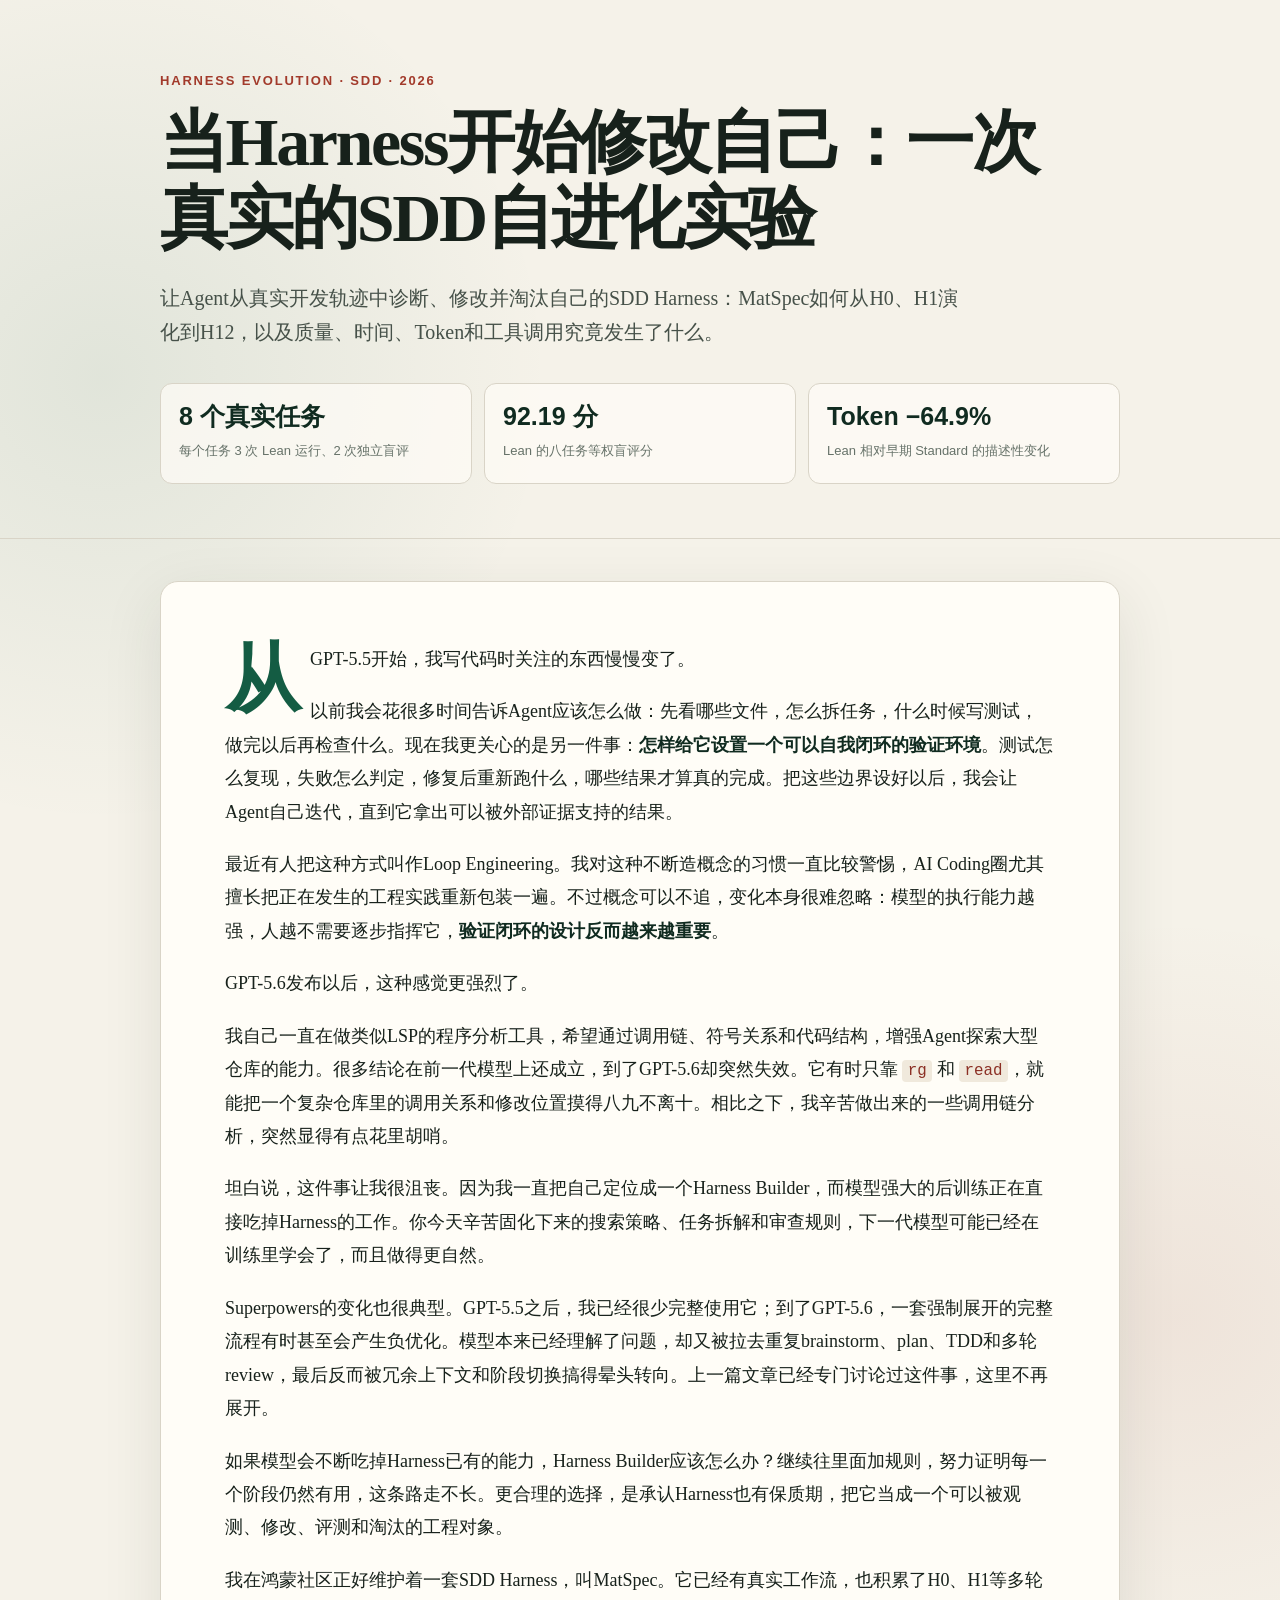
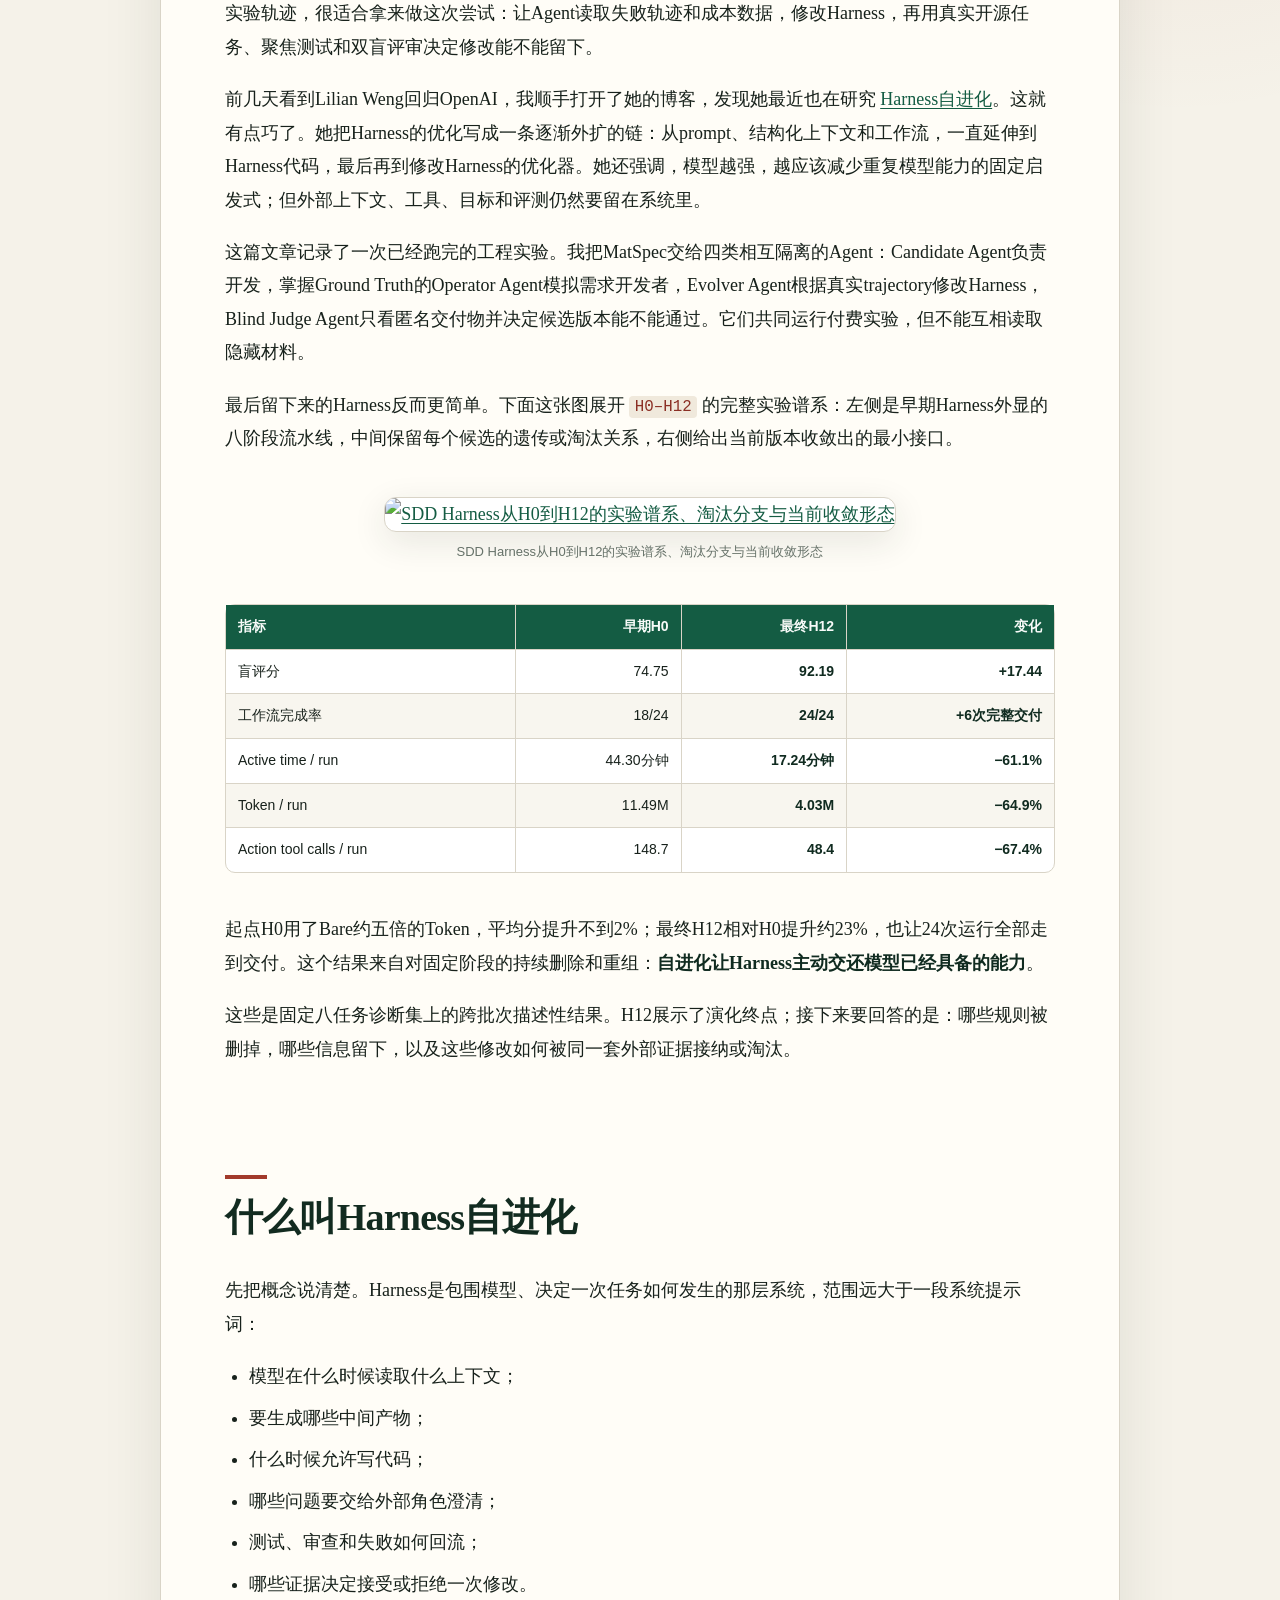
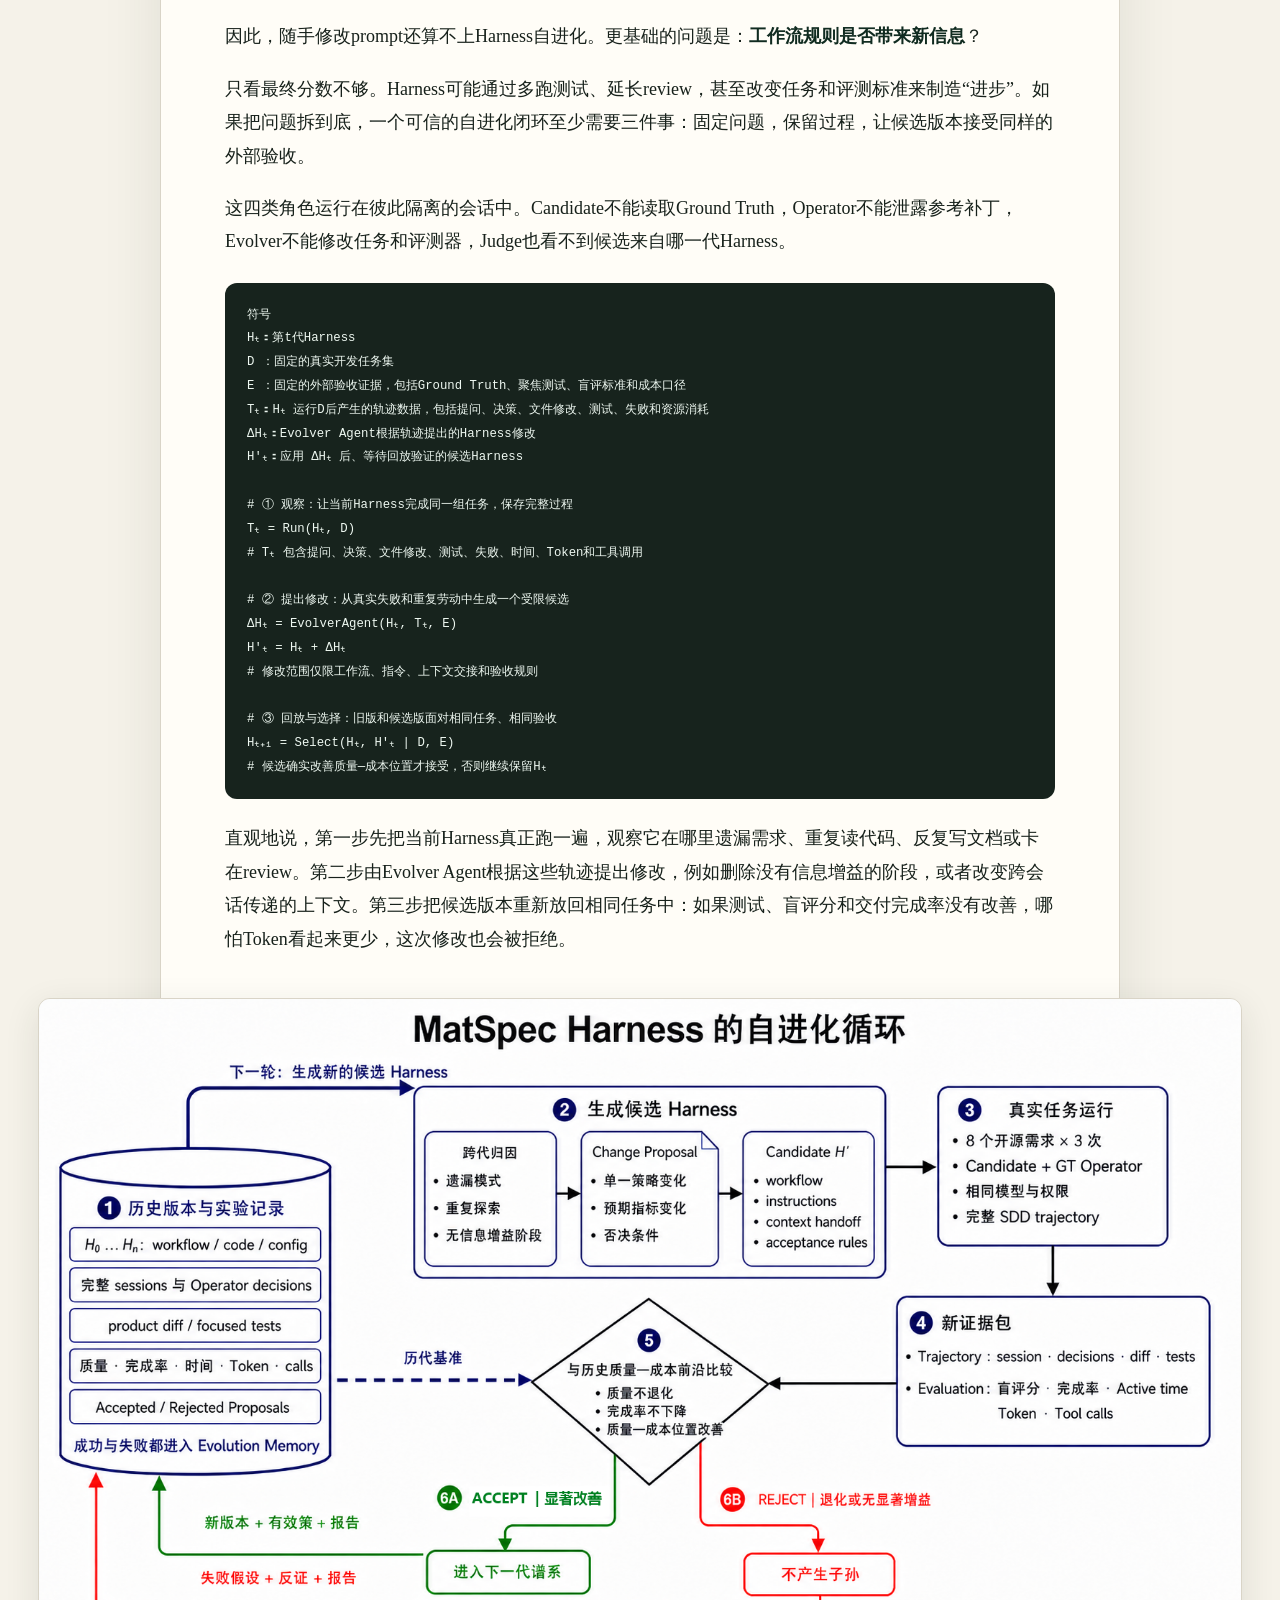
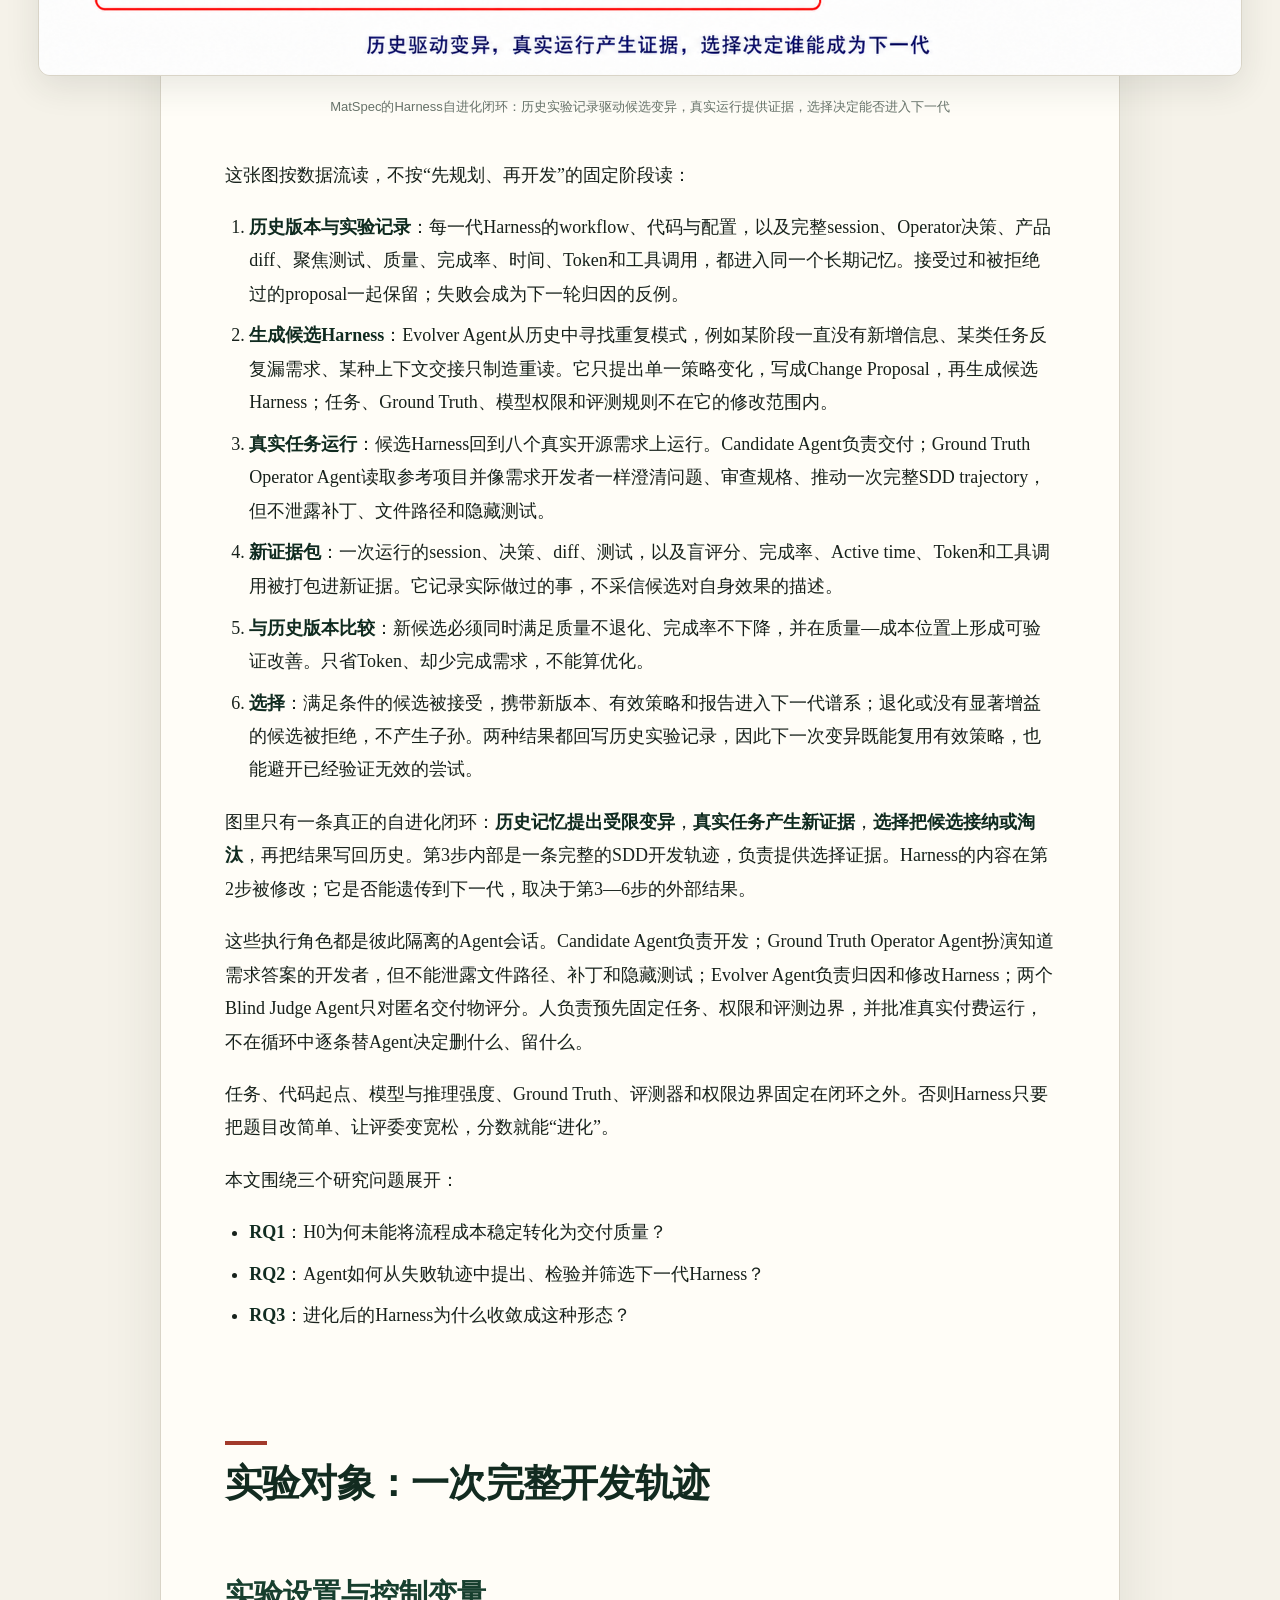
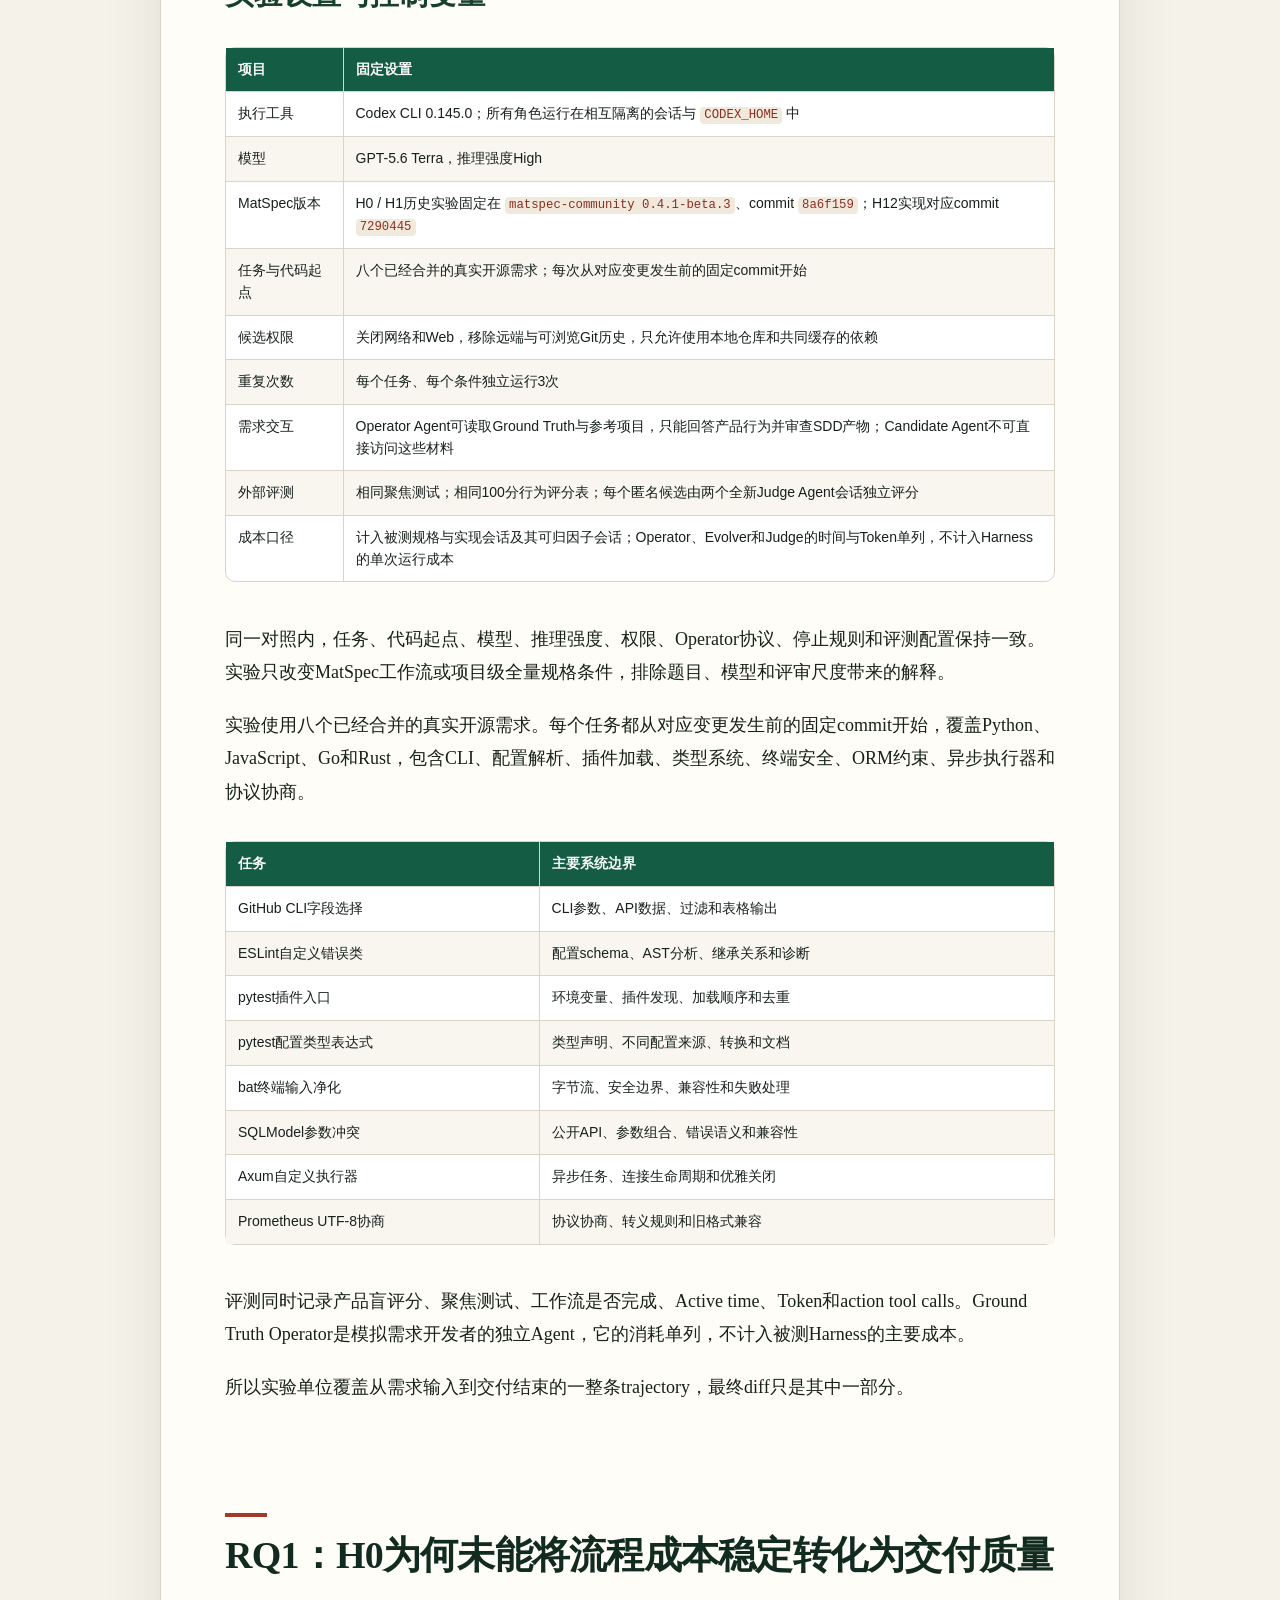
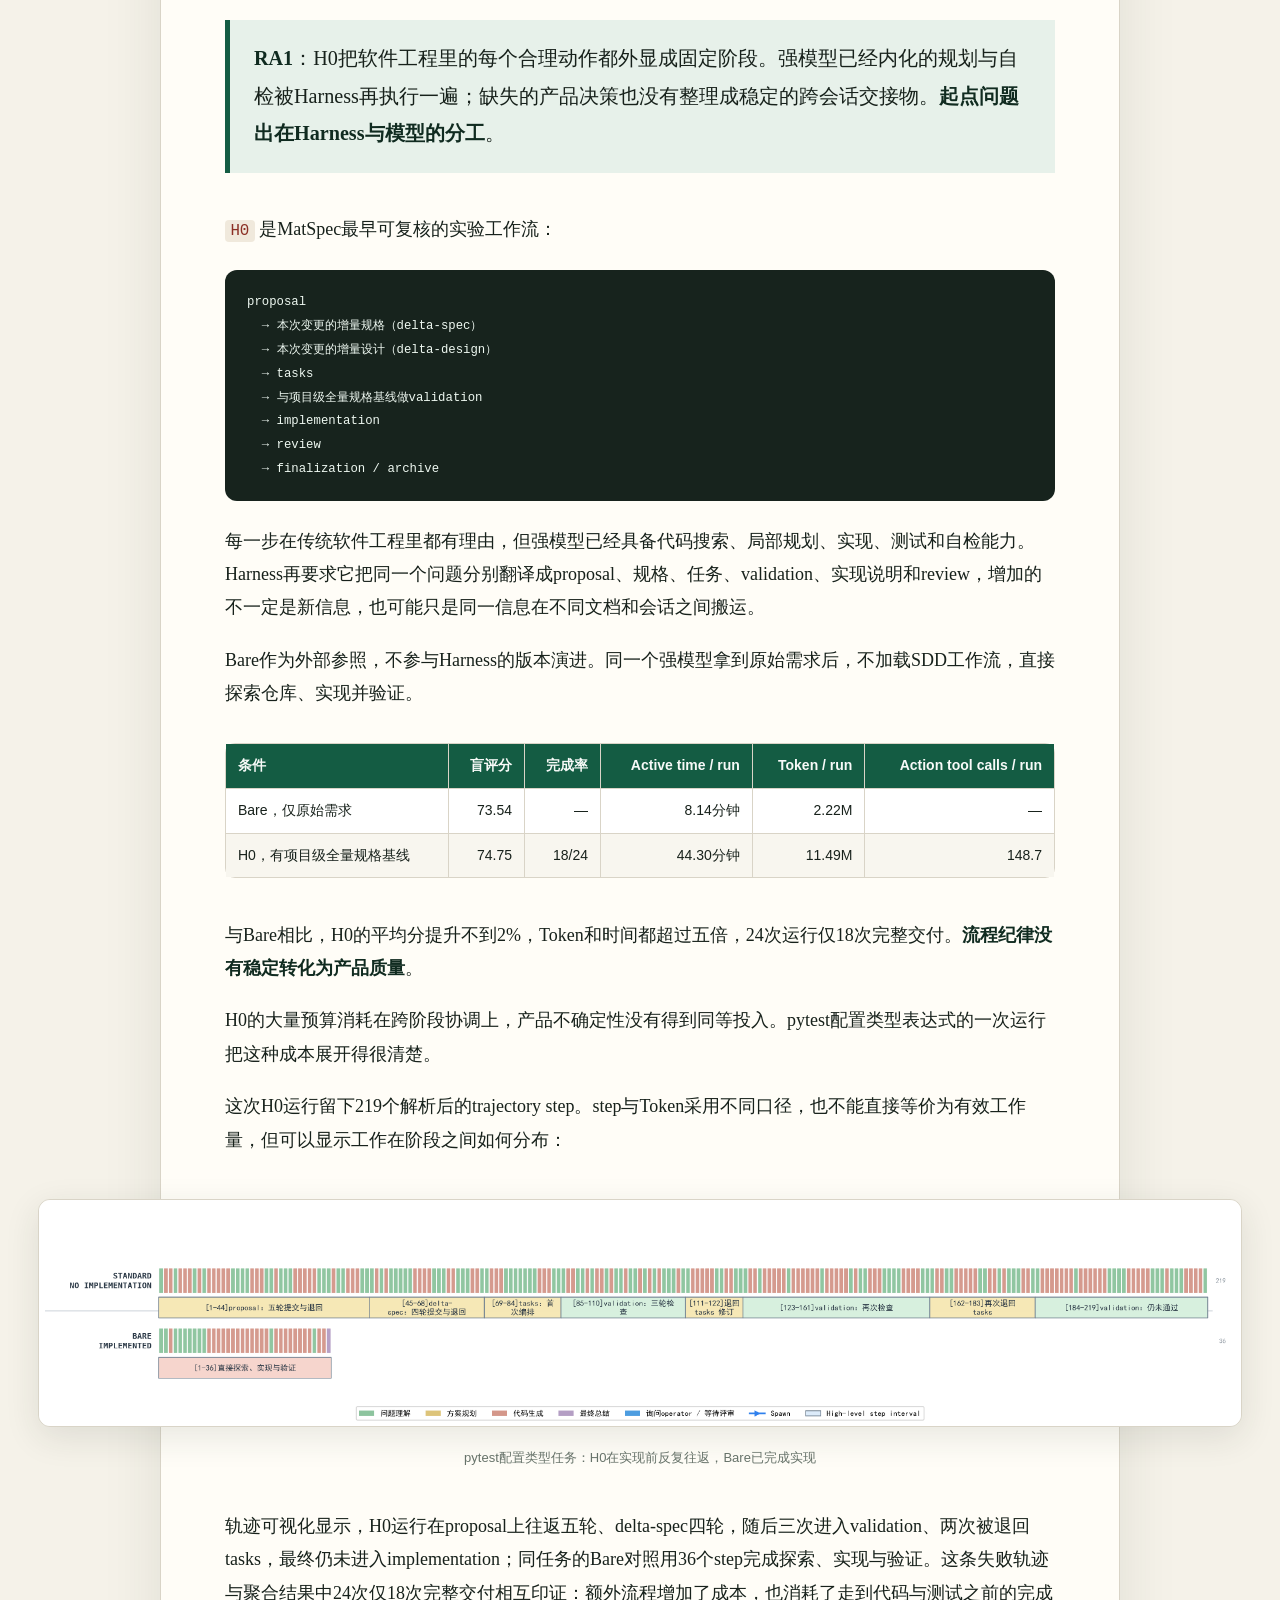
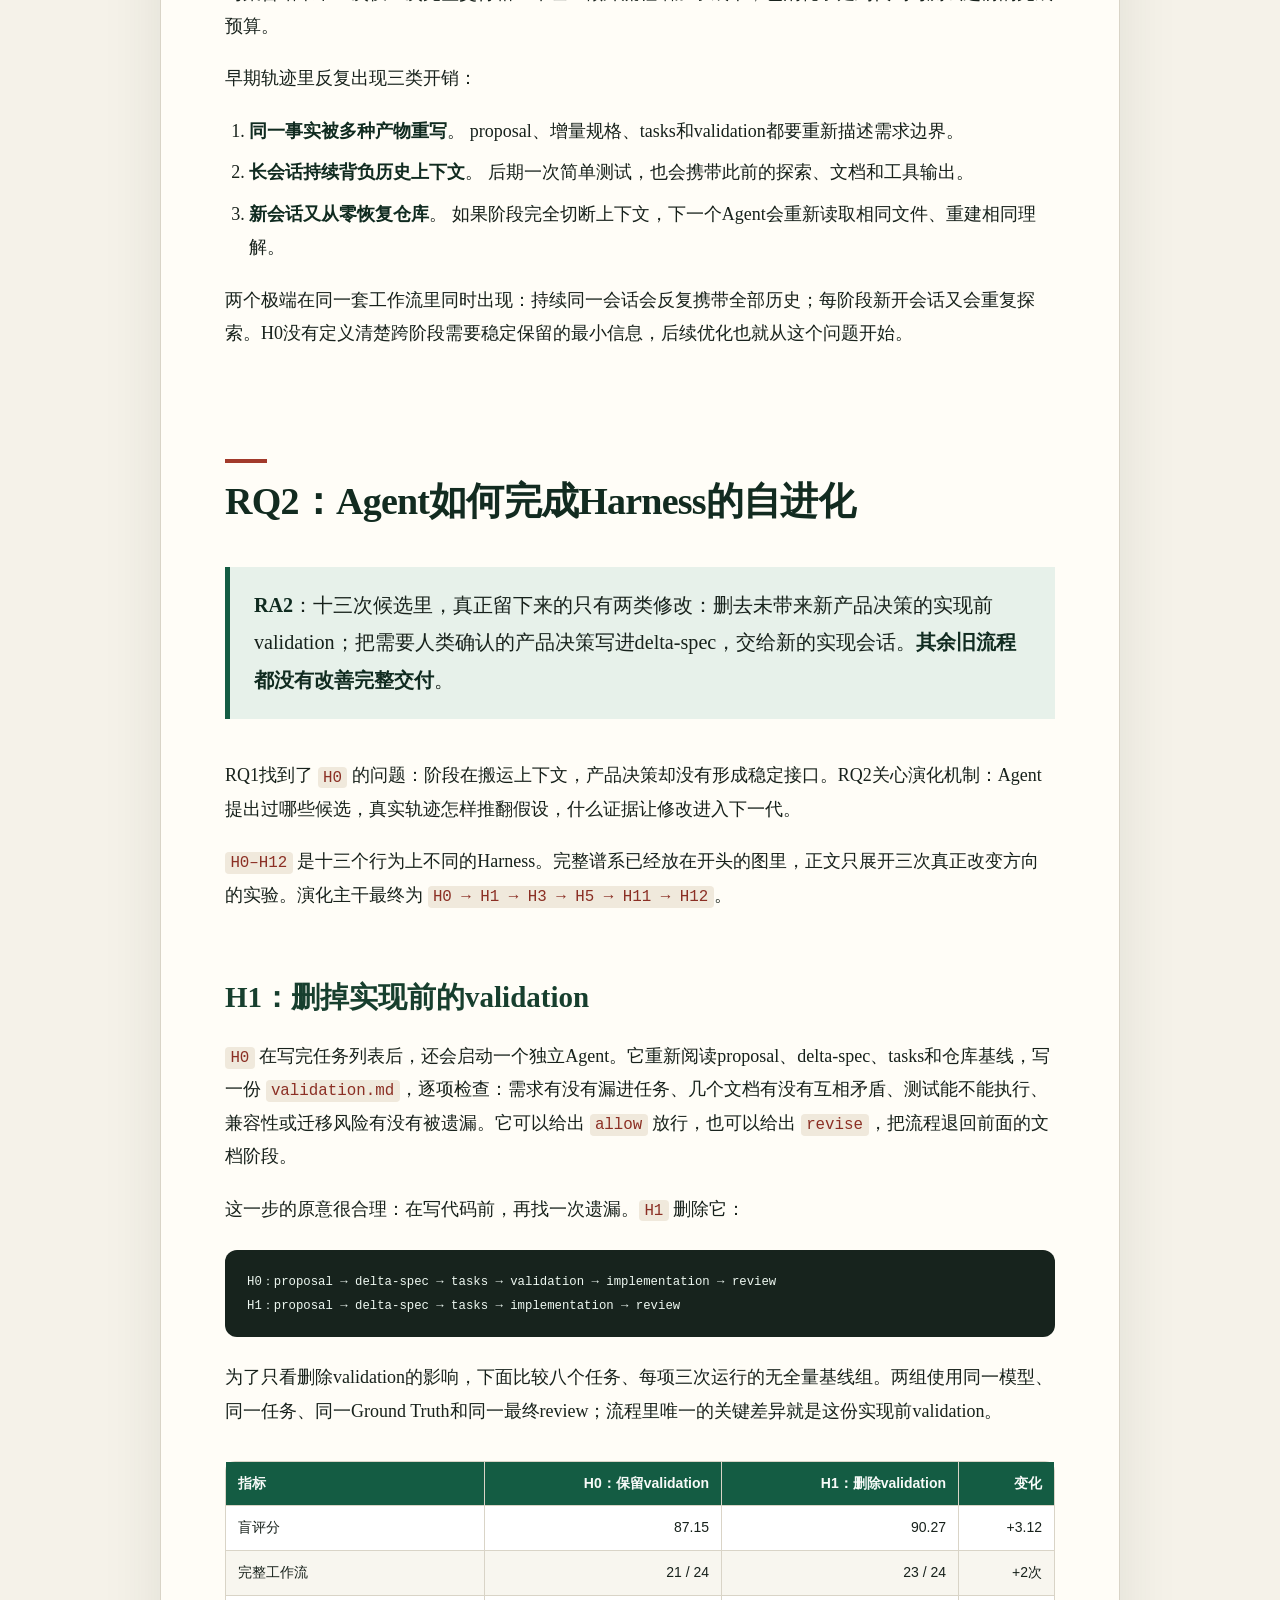
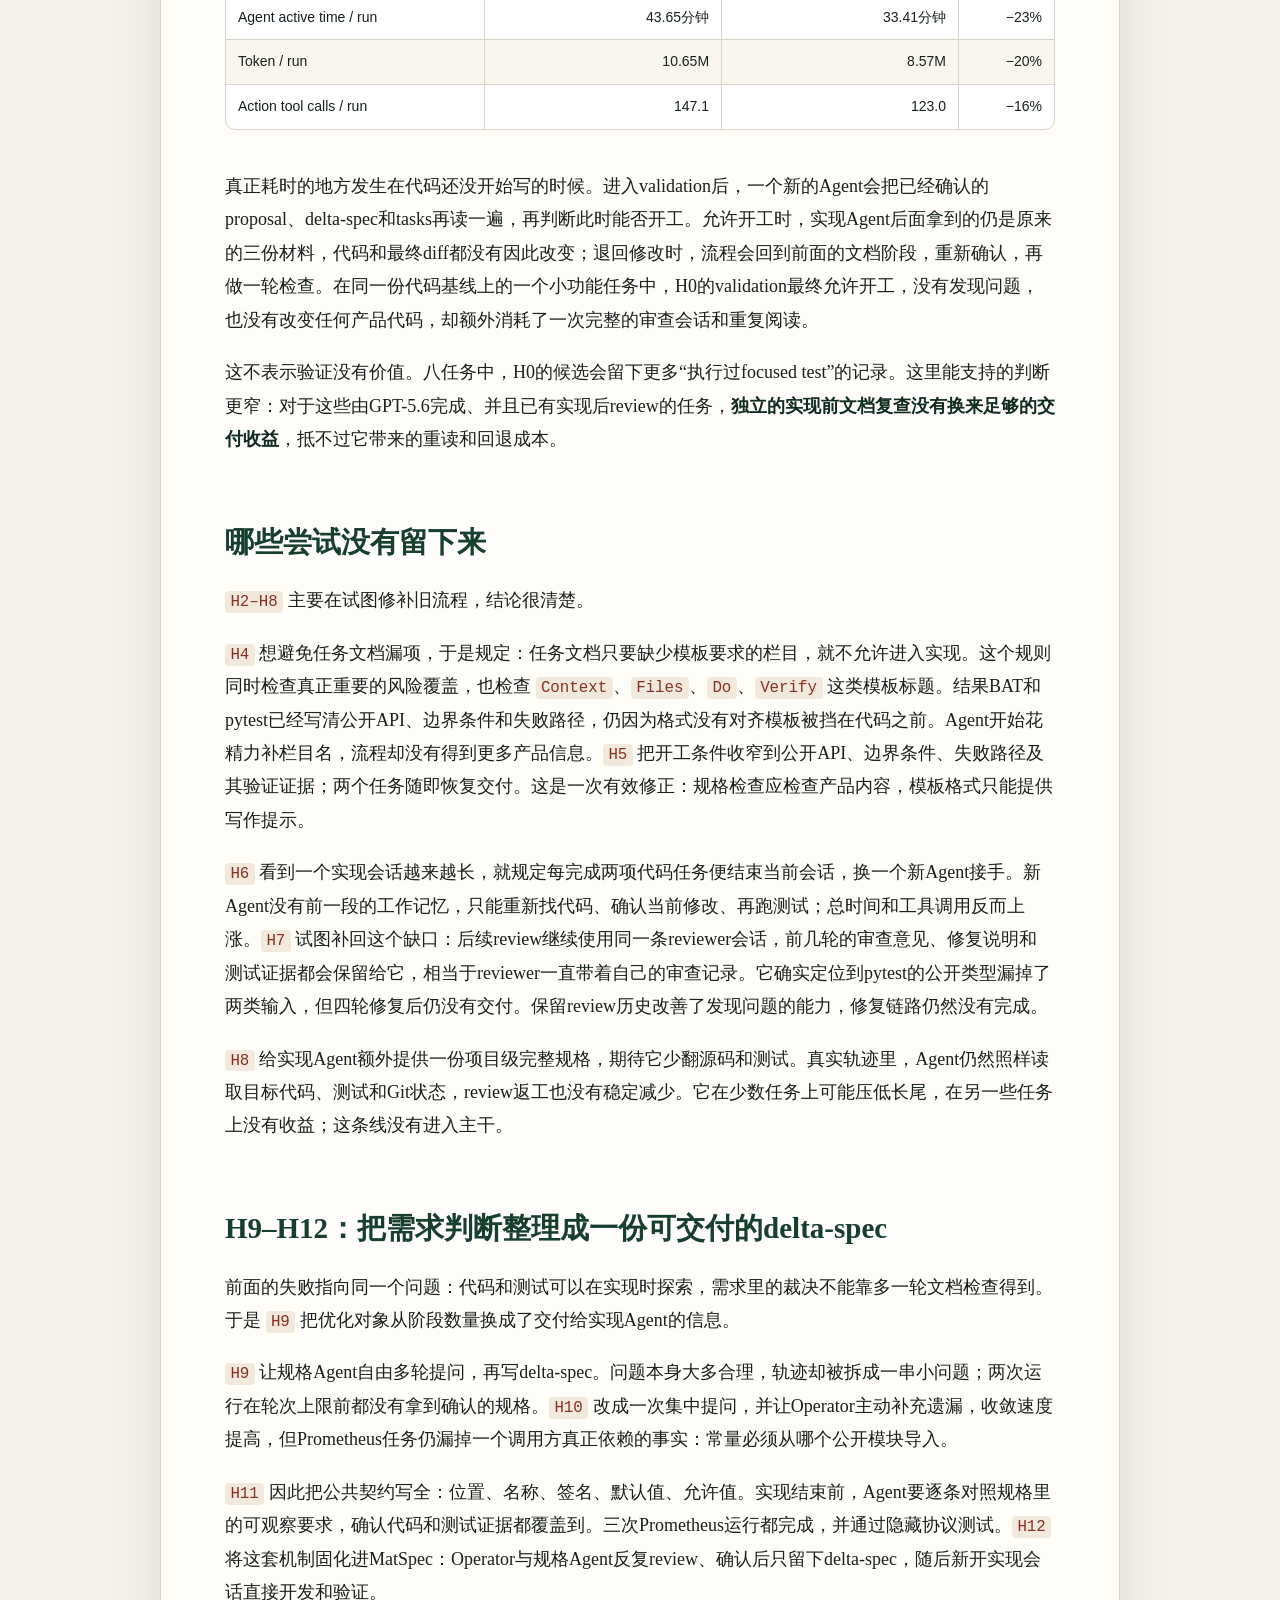
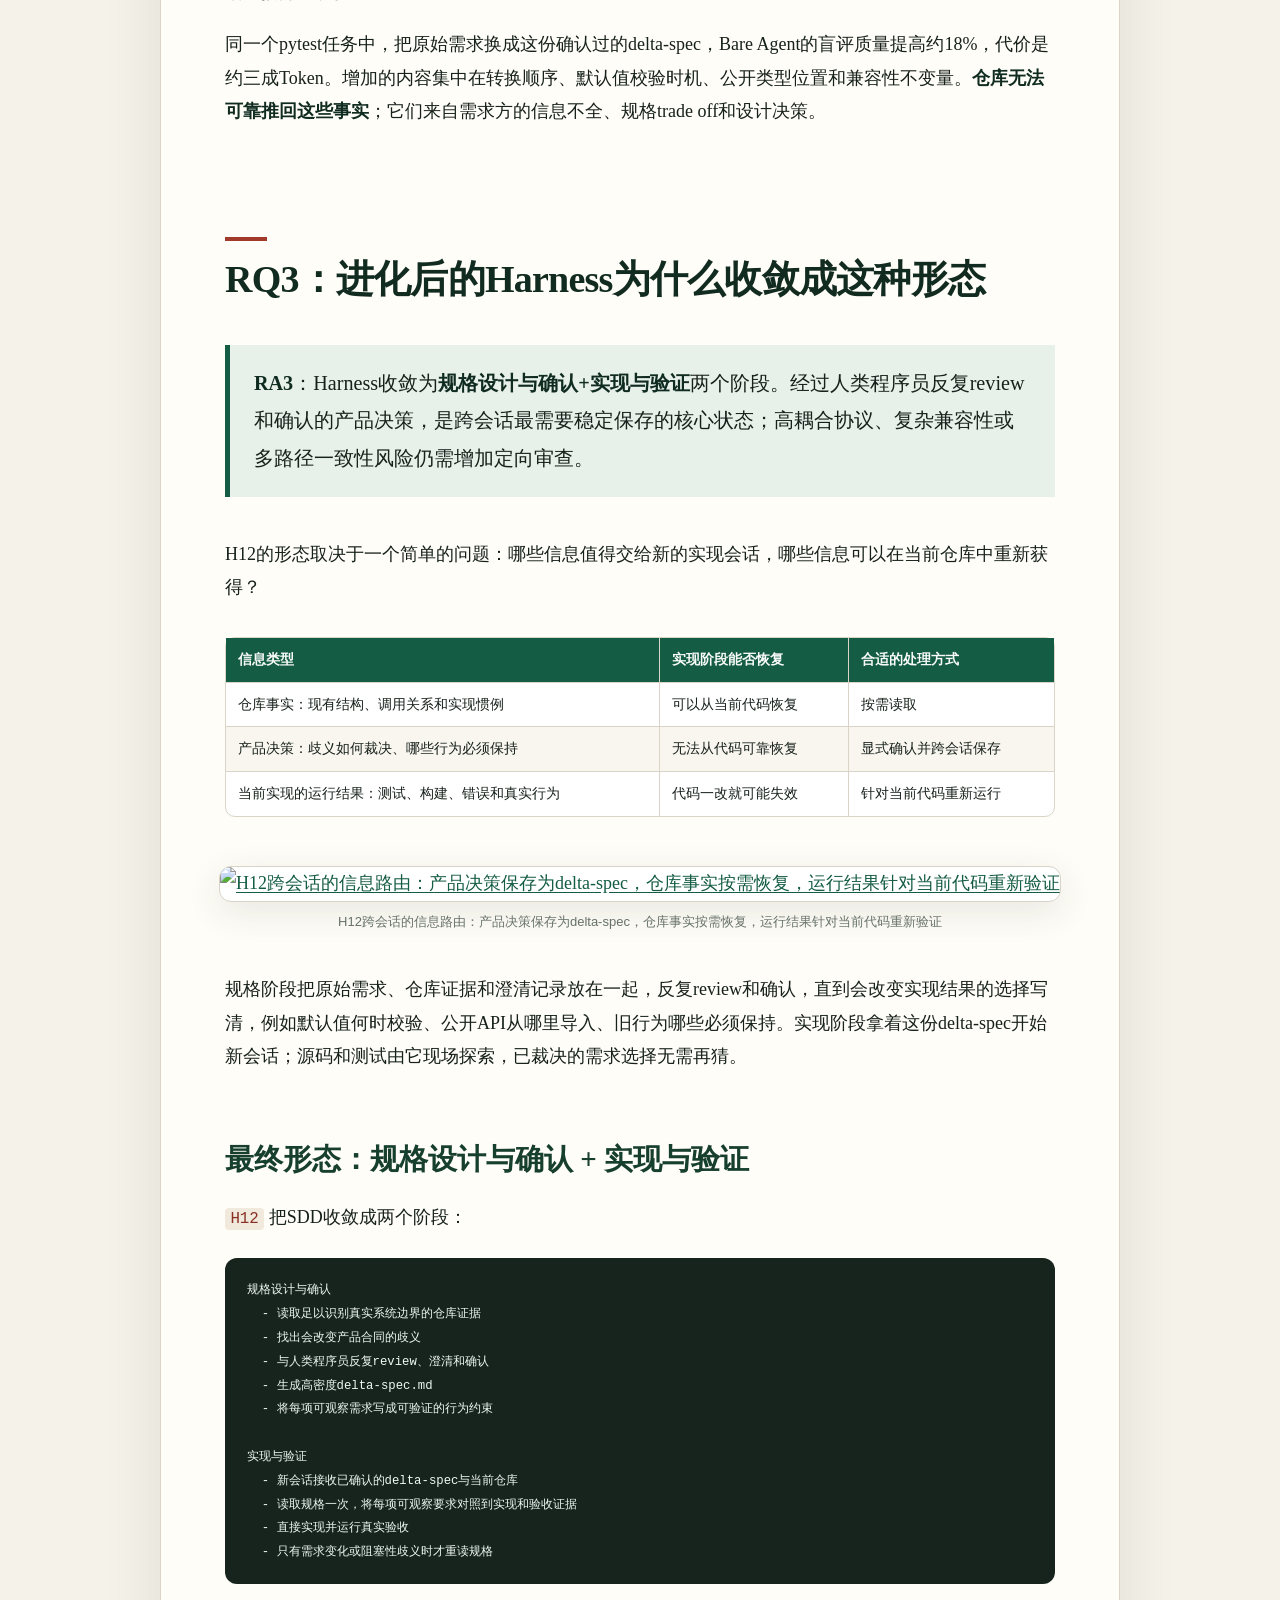
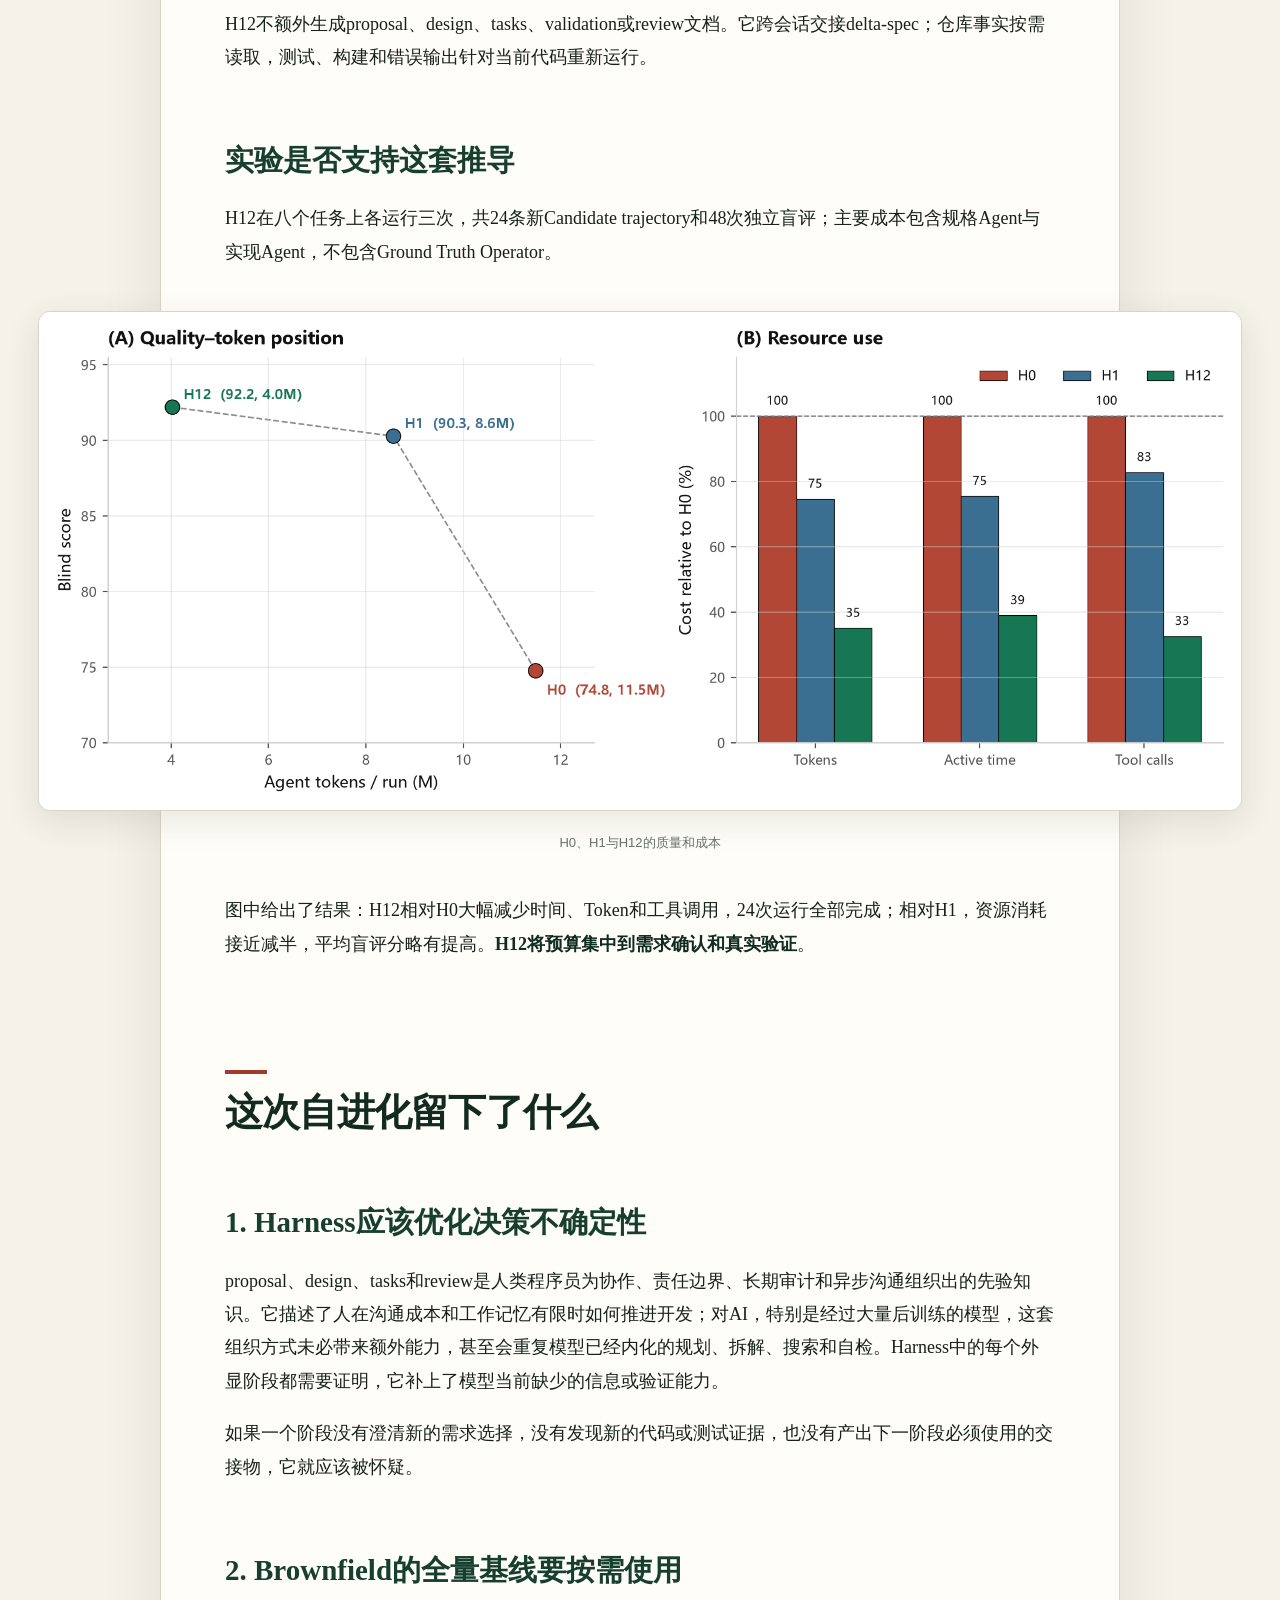
==== commit bf9e507e: "article: enrich harness self-evolution visuals" ====
--- a/articles/harness-self-evolution/source.html
+++ b/articles/harness-self-evolution/source.html
@@ -230,8 +230,7 @@
 </tbody>
 </table></div>
 <p>起点H0用了Bare约五倍的Token，平均分提升不到2%；最终H12相对H0提升约23%，也让24次运行全部走到交付。这个结果来自对固定阶段的持续删除和重组：<strong>自进化让Harness主动交还模型已经具备的能力</strong>。</p>
-<p>这些是固定八任务诊断集上的跨批次描述性结果，只能说明H12在当前诊断集上的表现。它们先给出了演化的终点，却还没有解释最关键的过程：哪些规则被删掉了，哪些信息必须留下，又是谁根据什么证据决定一次修改可以进入下一代。</p>
-<p>如果把“流程变短、分数变高”直接叫作自进化，最难的问题反而被绕开了。优化器可以换一道更简单的题，也可以让评审变宽松，甚至只挑成功轨迹讲故事。判断MatSpec是否真的完成了一次自进化，需要先定义：<strong>Harness改什么</strong>，<strong>证据从哪里来</strong>，<strong>谁有权拒绝它</strong>。</p>
+<p>这些是固定八任务诊断集上的跨批次描述性结果。H12展示了演化终点；接下来要回答的是：哪些规则被删掉，哪些信息留下，以及这些修改如何被同一套外部证据接纳或淘汰。</p>
 <h2 id="harness">什么叫Harness自进化</h2>
 <p>先把概念说清楚。Harness是包围模型、决定一次任务如何发生的那层系统，范围远大于一段系统提示词：</p>
 <ul>
@@ -536,6 +535,7 @@
 </tr>
 </tbody>
 </table></div>
+<figure><a href="assets/h12-cross-session-information-routing-whiteboard-v1.png" target="_blank" rel="noopener"><img loading="lazy" src="assets/h12-cross-session-information-routing-whiteboard-v1.png" alt="H12跨会话的信息路由：产品决策保存为delta-spec，仓库事实按需恢复，运行结果针对当前代码重新验证" /></a><figcaption>H12跨会话的信息路由：产品决策保存为delta-spec，仓库事实按需恢复，运行结果针对当前代码重新验证</figcaption></figure>
 <p>规格阶段把原始需求、仓库证据和澄清记录放在一起，反复review和确认，直到会改变实现结果的选择写清，例如默认值何时校验、公开API从哪里导入、旧行为哪些必须保持。实现阶段拿着这份delta-spec开始新会话；源码和测试由它现场探索，已裁决的需求选择无需再猜。</p>
 <h3 id="section-3">最终形态：规格设计与确认 + 实现与验证</h3>
 <p><code>H12</code> 把SDD收敛成两个阶段：</p>
@@ -557,18 +557,15 @@
 <p>H12在八个任务上各运行三次，共24条新Candidate trajectory和48次独立盲评；主要成本包含规格Agent与实现Agent，不包含Ground Truth Operator。</p>
 <figure><a href="assets/quality-cost-evolution-matplotlib.png" target="_blank" rel="noopener"><img loading="lazy" src="assets/quality-cost-evolution-matplotlib.png" alt="H0、H1与H12的质量和成本" /></a><figcaption>H0、H1与H12的质量和成本</figcaption></figure>
 <p>图中给出了结果：H12相对H0大幅减少时间、Token和工具调用，24次运行全部完成；相对H1，资源消耗接近减半，平均盲评分略有提高。<strong>H12将预算集中到需求确认和真实验证</strong>。</p>
-<h3 id="section-5">终点仍然有边界</h3>
-<figure><a href="assets/lean-light-task-paired-scores-matplotlib.png" target="_blank" rel="noopener"><img loading="lazy" src="assets/lean-light-task-paired-scores-matplotlib.png" alt="H12与H1的八任务配对分数" /></a><figcaption>H12与H1的八任务配对分数</figcaption></figure>
-<p>任务等权后，H12平均高约2%，但bootstrap区间跨过零，因此<strong>质量优势只算描述性结果</strong>。Prometheus是明确反例：UTF-8名称转义、Accept协商、旧格式兼容和多个导出路径需要同时成立，H12三次运行都未通过聚焦测试。面对这类高耦合需求，仍需要增加定向审查。</p>
-<h2 id="section-6">这次自进化留下了什么</h2>
-<h3 id="harness-1">1. Harness应该优化“决策不确定性”</h3>
+<h2 id="section-5">这次自进化留下了什么</h2>
+<h3 id="harness-1">1. Harness应该优化决策不确定性</h3>
 <p>proposal、design、tasks和review是人类程序员为协作、责任边界、长期审计和异步沟通组织出的先验知识。它描述了人在沟通成本和工作记忆有限时如何推进开发；对AI，特别是经过大量后训练的模型，这套组织方式未必带来额外能力，甚至会重复模型已经内化的规划、拆解、搜索和自检。Harness中的每个外显阶段都需要证明，它补上了模型当前缺少的信息或验证能力。</p>
 <p>如果一个阶段没有澄清新的需求选择，没有发现新的代码或测试证据，也没有产出下一阶段必须使用的交接物，它就应该被怀疑。</p>
 <h3 id="brownfield">2. Brownfield的全量基线要按需使用</h3>
 <p>Brownfield仓库常有一份项目级全量规格和设计基线，记录模块边界、公开接口、历史约束和不能破坏的行为。它对人类程序员很有价值：人不可能一直记住整个仓库，基线能逐步建立并维持心智模型，后续修改时再回头查阅。</p>
 <p>对AI，结论更有条件。H1的有/无全量基线对照里，加入基线只有很小的平均质量收益，却增加了约三成Token，工作流完成率也更低。trajectory进一步显示，Agent读过全量规格后仍会继续读目标源码、测试和Git状态，代码探索没有被稳定替代。现有证据只支持一种窄结论：全量基线在其中恰好含有本次变更所需旧约束时可能有帮助；把它作为每个阶段都必须携带的背景，收益并不稳定。</p>
 <p>H12的做法是把全量基线留在仓库，按需取证；将本次变更已经确认的选择写进delta-spec，跨会话交接；测试、构建和错误输出则针对当前代码重新运行。衡量点是每类信息是否留在最适合它的位置；文档数量本身不构成目的。</p>
-<h3 id="section-7">3. 失败版本是自进化系统的训练数据</h3>
+<h3 id="section-6">3. 失败版本是自进化系统的训练数据</h3>
 <p>上下文切得更碎，Token replay可能下降，但novel work会增加；review保留更多历史，缺陷识别可能更准，但修复闭环仍可能失败。如果只看一个漂亮的Token数，两个失败版本都会被误判为优化。</p>
 <p>所以Harness的选择函数必须同时看质量、完成率、时间、Token、工具调用和真实验证。拒绝记录与接受记录同样重要。</p>
 <h3 id="harness-2">4. 最好的Harness会随模型能力移动</h3>
@@ -579,30 +576,14 @@
 <p>对开发者，需求清楚、改动局部时可以直接开发；需求存在歧义或跨越多个系统边界时，先形成经过确认的delta-spec，再让Agent实现并验证。</p>
 <p>对团队Leader，Harness的价值是把个人经验变成可以持续优化的工程能力：从真实历史需求中建立一组小型评测集，用质量、完成率、时间和成本衡量每次工作流修改。模型升级，评测就重跑；有效步骤留下，失去价值的步骤删除。</p>
 <p>没有一套Harness能永久适配所有模型和团队。更可靠的选择，是一套能够被自己仓库里的真实结果持续校准的Harness。</p>
-<h2 id="section-8">结语：真正的闭环在后训练里</h2>
+<h2 id="section-7">结语：真正的闭环在后训练里</h2>
 <p>写到这里，我才更明白开头那种沮丧从哪里来。我站在模型外面优化Harness，<strong>模型团队却在改变模型本身</strong>。任务拆解、TDD、自我检查和长任务执行，过去需要Harness反复提醒；经过大量后训练，它们正在成为模型的默认能力。我刚刚固化下来的一套流程，下一代模型可能已经学会了。</p>
 <p>这种局部优化天然会贬值。可实验里留下的trajectory并没有失去价值：哪些任务做砸了，模型漏掉了什么，Operator如何澄清，哪次review改变了实现，什么测试提供了反证——这些数据既可以修改Harness，也可以进入后训练，直接改变模型下一次处理同类问题的方式。</p>
 <p>从第一性原理看，<strong>Agent的实际能力由模型与Harness共同决定</strong>。后训练塑造模型的默认行为，Harness决定它看到什么、能调用什么、如何得到反馈。两者分开优化，Harness会不断重复模型已经学会的策略，模型也会在一套环境里训练、到另一套环境里工作。<strong>真正的闭环要把它们放进同一个反馈系统</strong>：稳定、通用的工程策略逐渐进入模型权重；变化快、属于具体团队的需求和仓库约束留在Harness；测试、运行环境和评测器持续提供现实反馈。</p>
+<figure><a href="assets/posttraining-harness-coevolution-whiteboard-v1.png" target="_blank" rel="noopener"><img loading="lazy" src="assets/posttraining-harness-coevolution-whiteboard-v1.png" alt="模型后训练与Harness共同演化：真实开发产生轨迹数据，稳定策略进入模型，团队私有约束留在Harness，外部环境持续提供反证" /></a><figcaption>模型后训练与Harness共同演化：真实开发产生轨迹数据，稳定策略进入模型，团队私有约束留在Harness，外部环境持续提供反证</figcaption></figure>
 <p>这也是 <a href="https://www.businessinsider.com/lilian-weng-returns-to-openai-after-leaving-thinking-machines-lab-2026-7">Lilian Weng回到OpenAI</a> 研究递归自我改进让我觉得意味深长的地方。她在文章末尾已经把问题推进到Harness与模型权重的联合优化；回到拥有后训练基础设施、模型权重和真实产品反馈的地方，这条路线才有机会形成完整闭环。与此同时，<a href="https://www.yicai.com/news/103192868.html">DeepSeek也开始从零组建自己的Code Harness团队</a>。前沿实验室的竞争正在从单独训练一个更强的模型，延伸到模型、Harness、数据和评测共同组成的端到端系统。</p>
 <p>所以，Harness Builder的长期价值也要重新定义。工作的重点会转向构造<strong>高质量任务与反馈数据</strong>。这些东西一方面让当前模型可靠交付，另一方面又能反过来推动模型后训练和下一代Harness。</p>
 <p>MatSpec只完成了第一步：删掉已经被模型能力覆盖的流程，把需求决策和外部验证留下来。更远的方向，是<strong>让真实开发进入训练闭环</strong>。到了那时，Harness自进化才不只是工作流自我修改，而是整个Agent系统开始从自己的实践中自我认知的迭代学习。</p>
-<h2 id="section-9">实验材料与复现索引</h2>
-<p>本文图表由冻结JSON报告直接生成，绘图脚本和trajectory选择记录随文章保存：</p>
-<ul>
-<li><code>articles/harness-self-evolution/build-figures.py</code></li>
-<li><code>articles/harness-self-evolution/prepare-trajectories.ps1</code></li>
-<li><code>articles/harness-self-evolution/assets/data/self-evolution-history-bucket-v8-merged-candidate-prompt.md</code></li>
-<li><code>articles/harness-self-evolution/assets/data/self-evolution-history-bucket-v9-diamond-fix-prompt.md</code></li>
-<li><code>articles/harness-self-evolution/assets/data/render-v10-6a-label.ps1</code></li>
-<li><code>articles/harness-self-evolution/assets/data/standard-lean-whiteboard-imagegen-prompt.md</code></li>
-<li><code>articles/harness-self-evolution/assets/data/trajectory-selection.json</code></li>
-<li><code>articles/harness-self-evolution/assets/data/pytest-addini-standard-vs-bare-tree.json</code></li>
-<li><code>sdd-exp/archive/historical-matrixspec/aggregate-reports/matrixspec-profiled-8task-2x2-full-report.json</code></li>
-<li><code>sdd-exp/reports/pytest-delta-spec-bare-v1-analysis.md</code></li>
-<li><code>sdd-exp/reports/matrixspec-light-gpt56-round3-measured-optimization.md</code></li>
-<li><code>sdd-exp/reports/matrixspec-lean-v1-8task.json</code></li>
-</ul>
-<p>本文统一使用H0、H1、H12表示实验版本：H0在实现前增加独立一致性验证，H1删除该阶段，H12是当前版本。产品profile的官方名称与含义以MatSpec README为准；本文不再混用这些名称与实验版本号。</p>
 
   </main>
 </body>
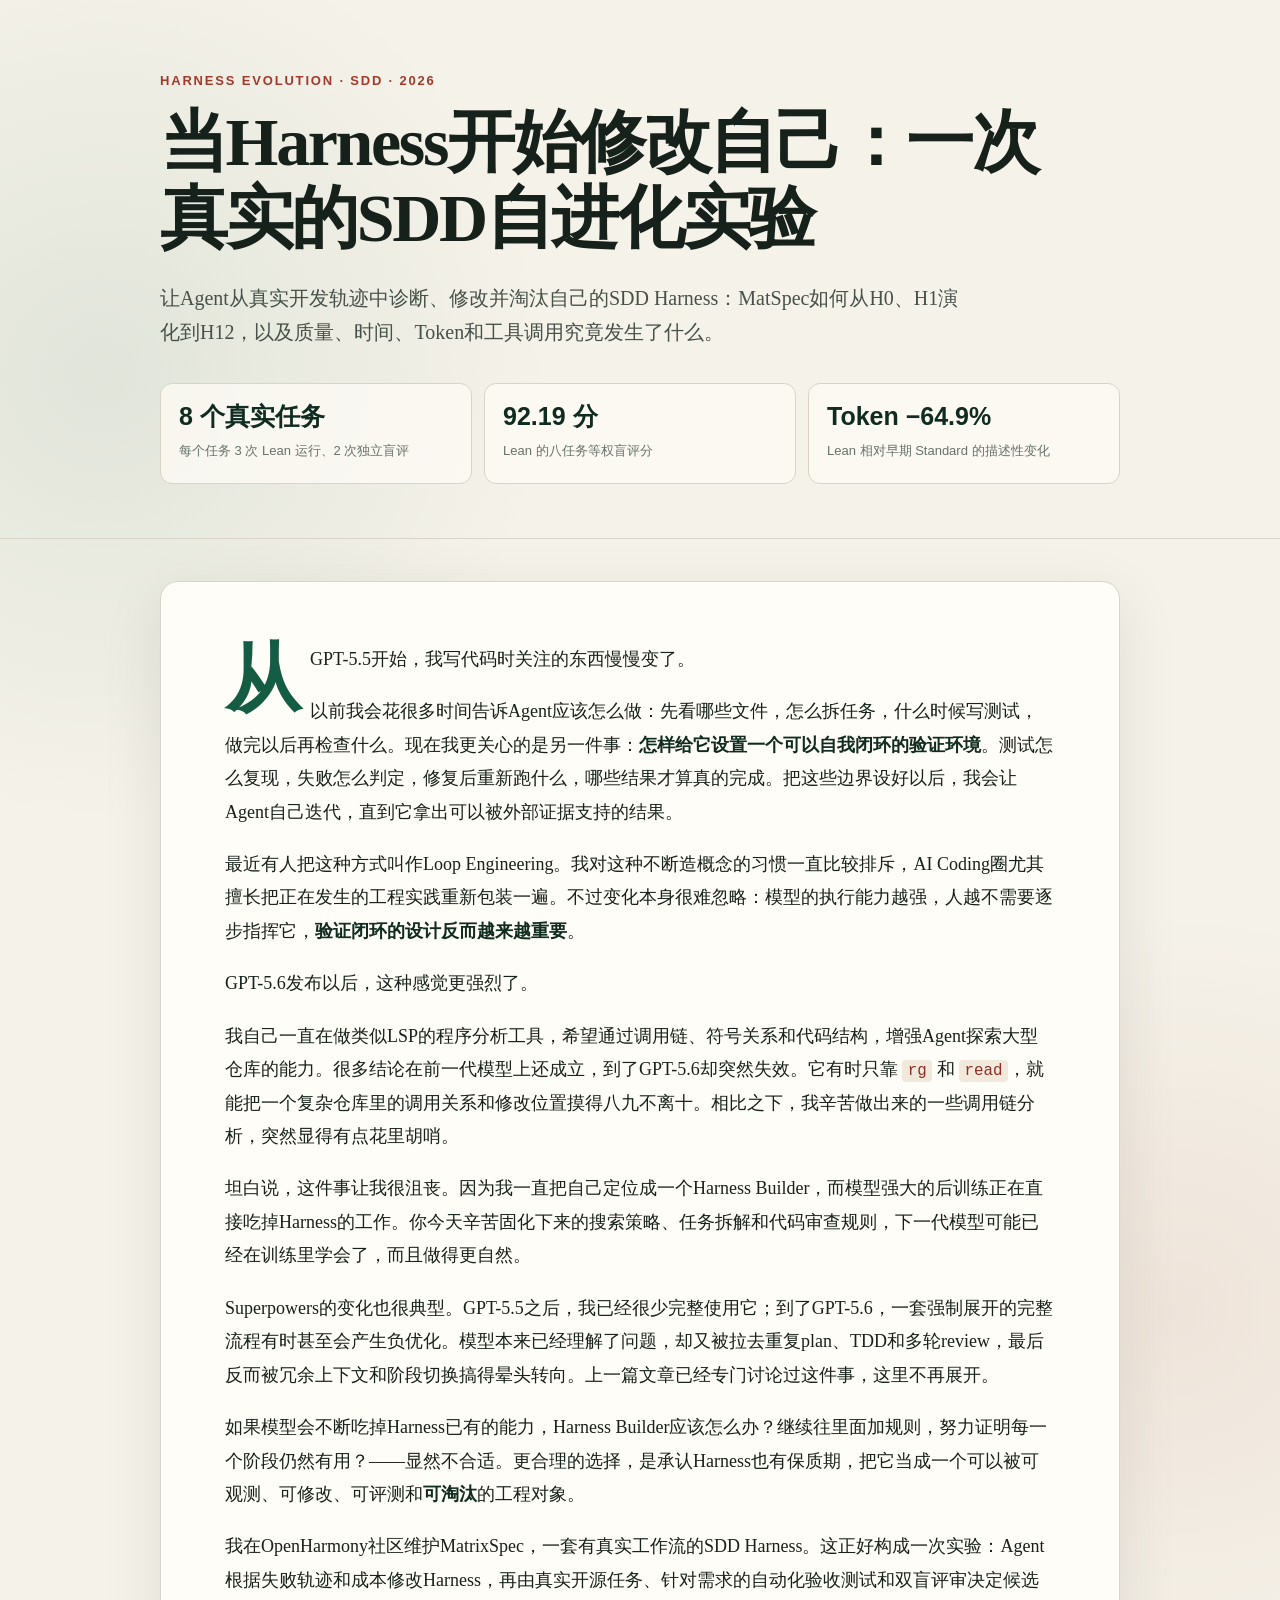
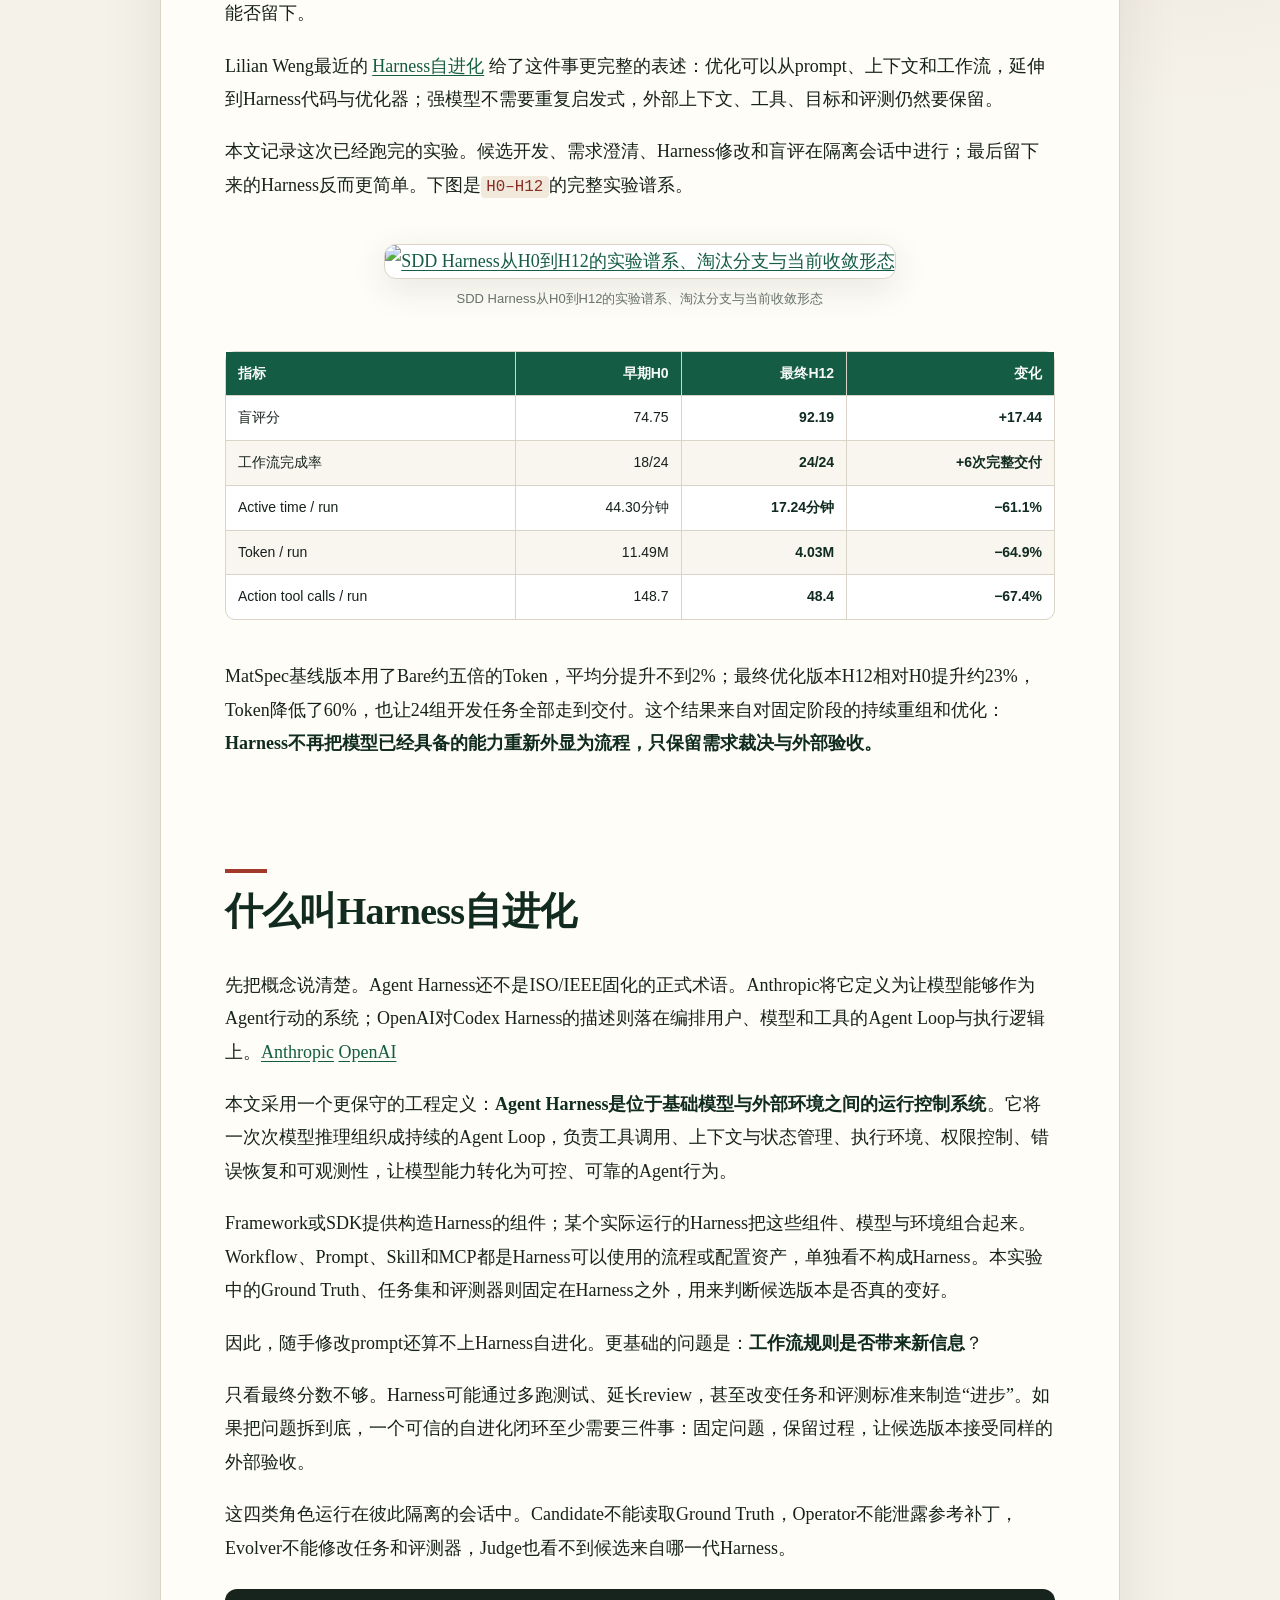
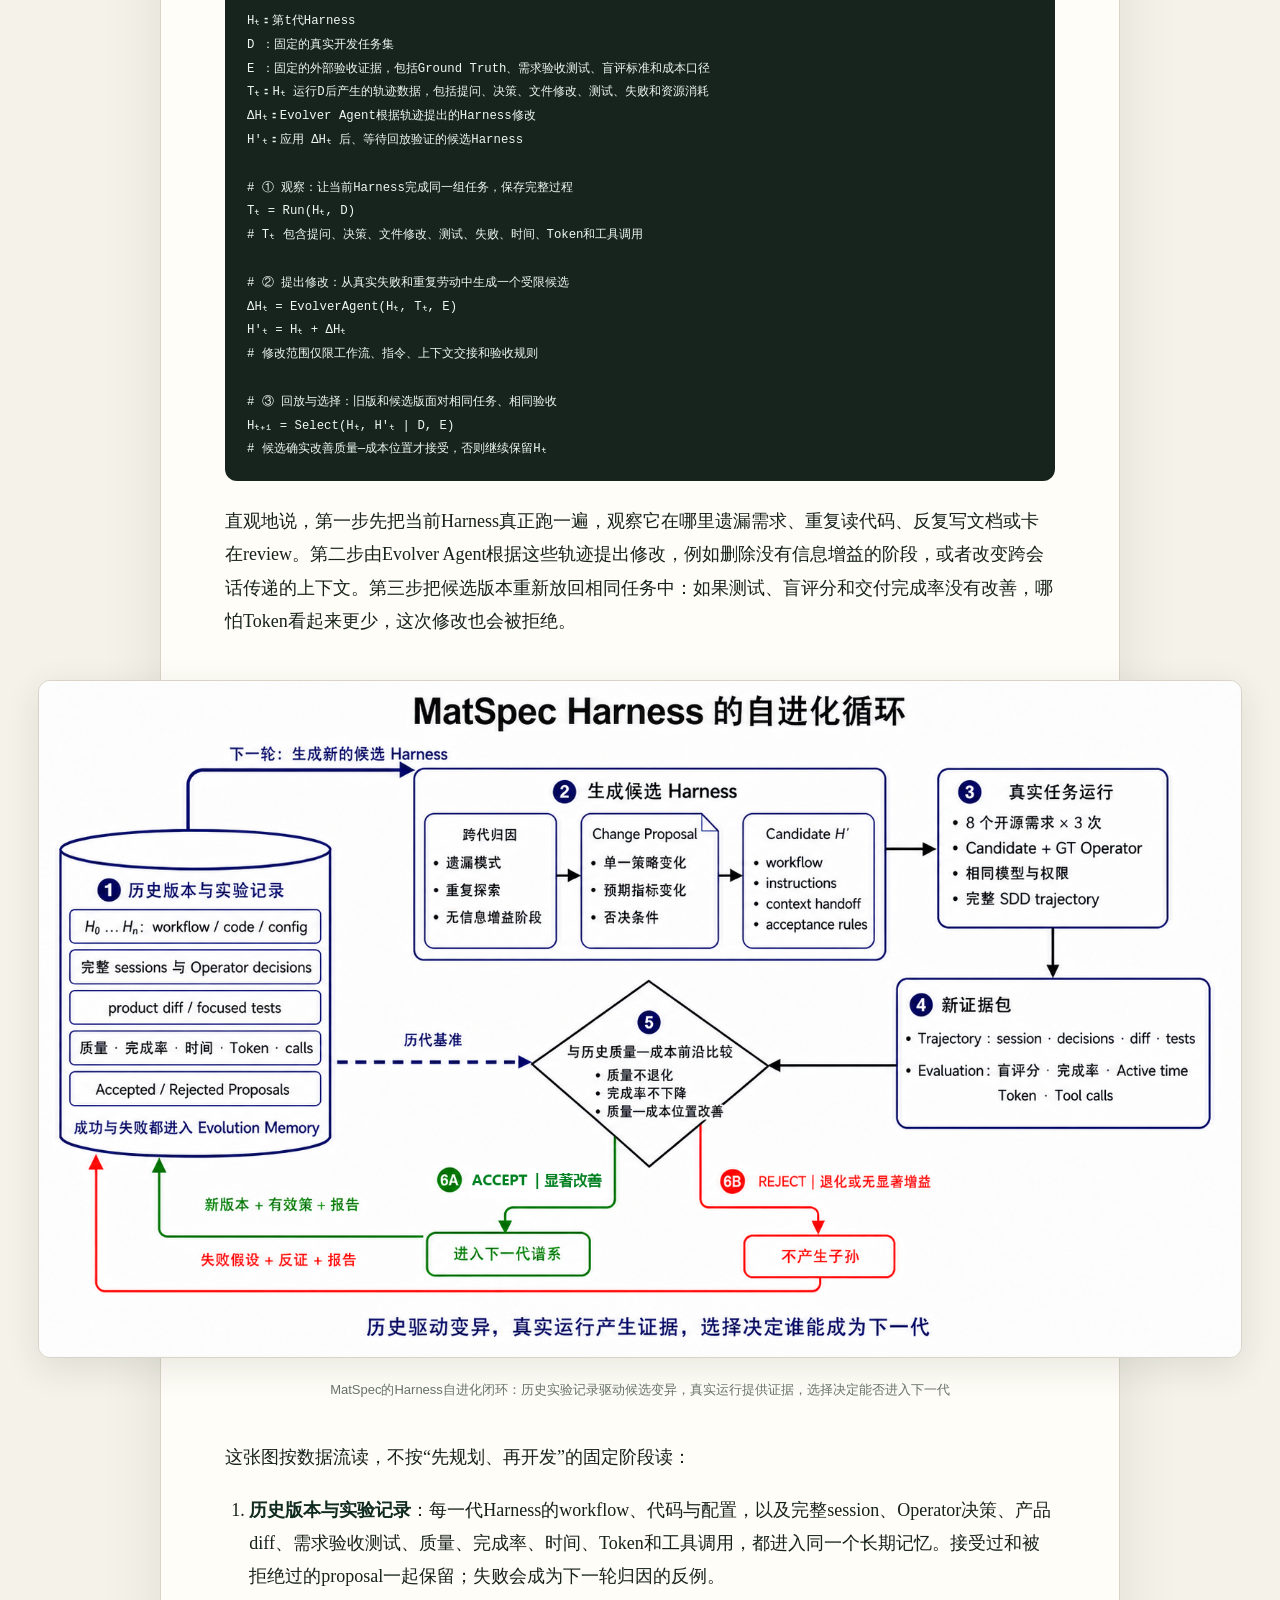
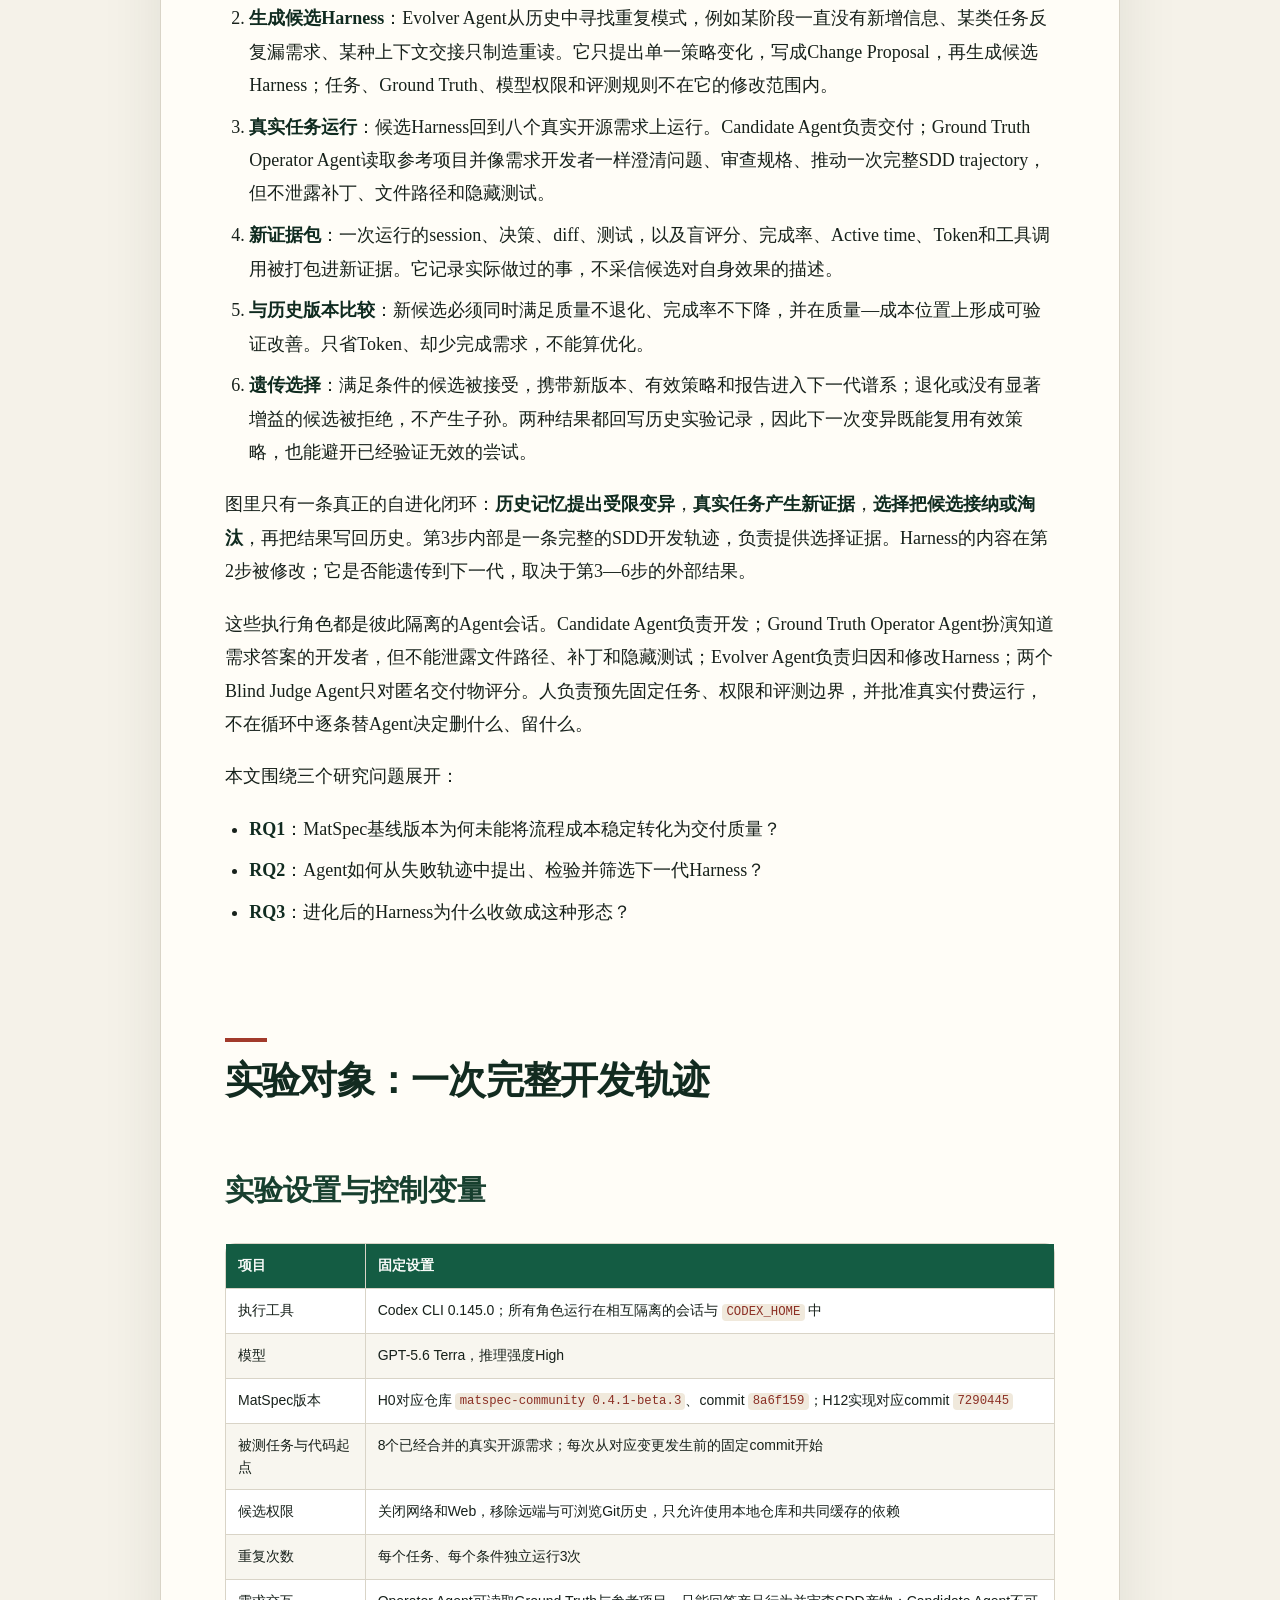
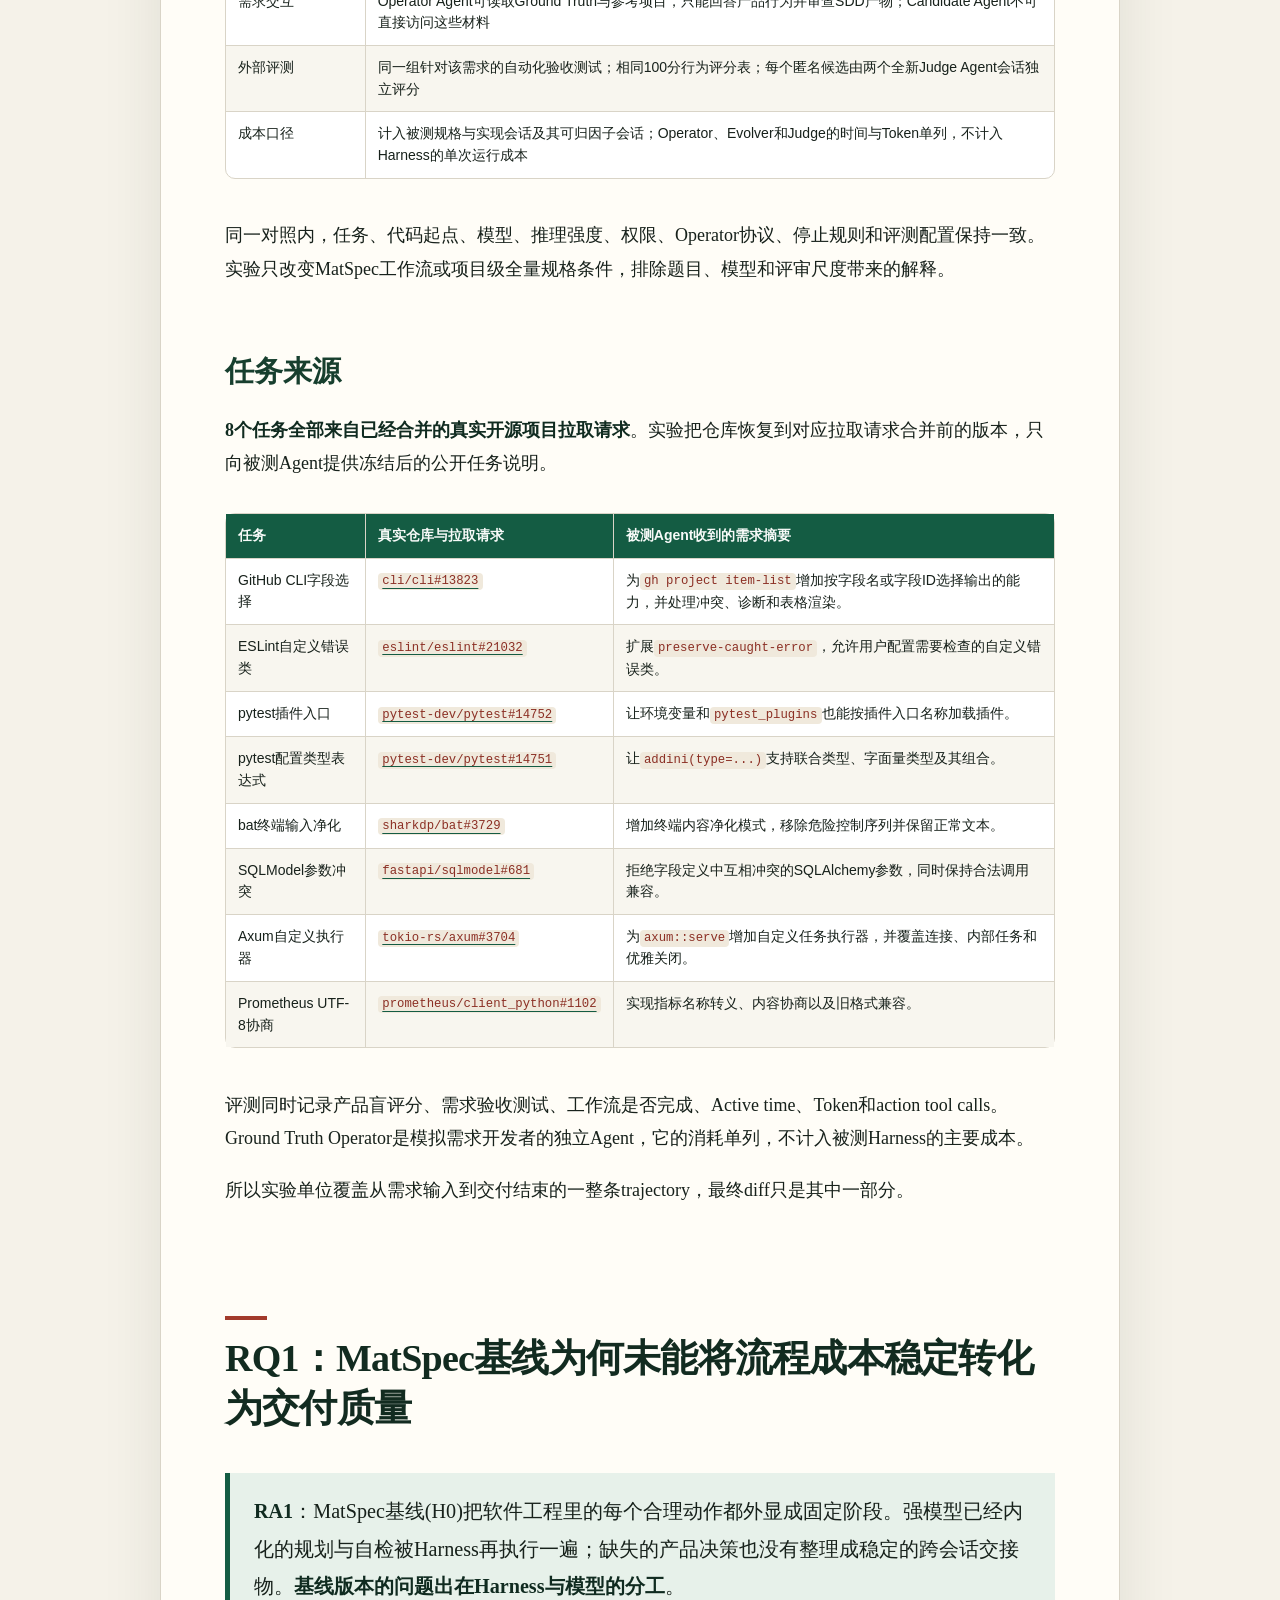
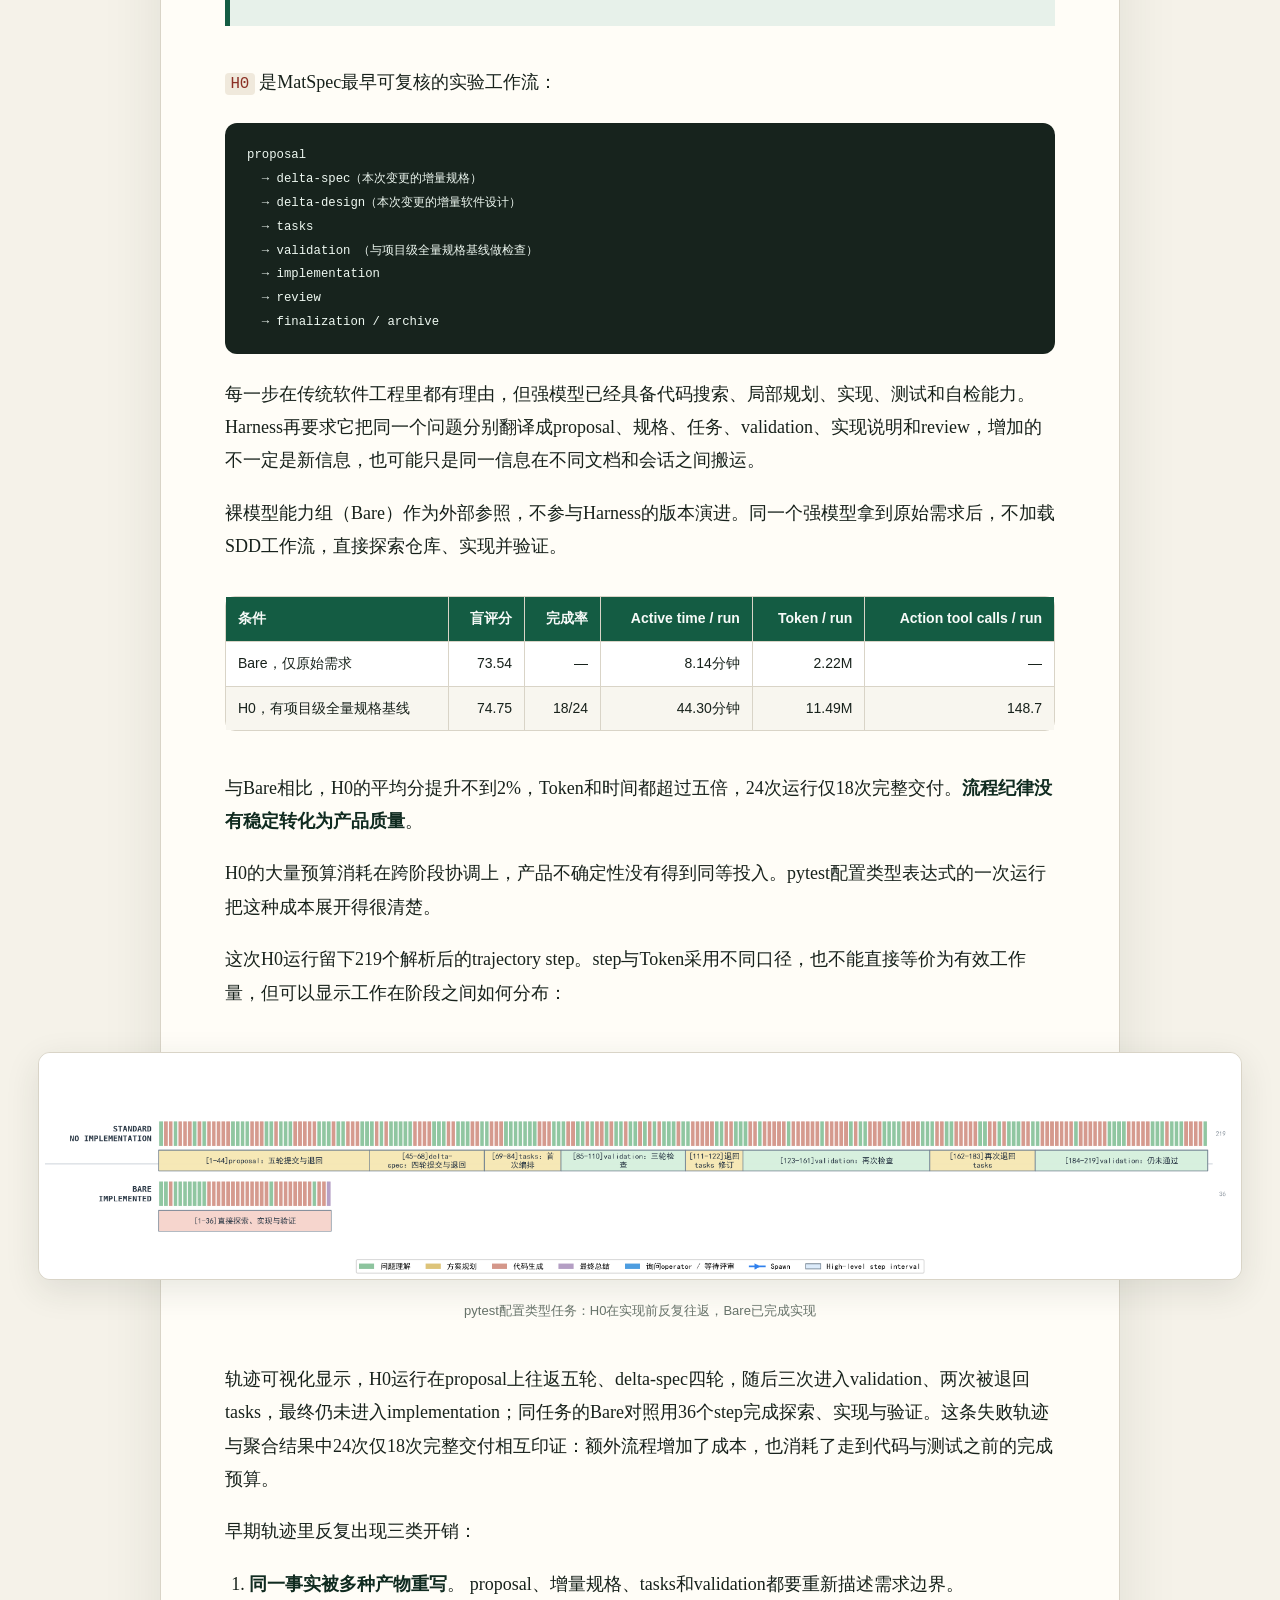
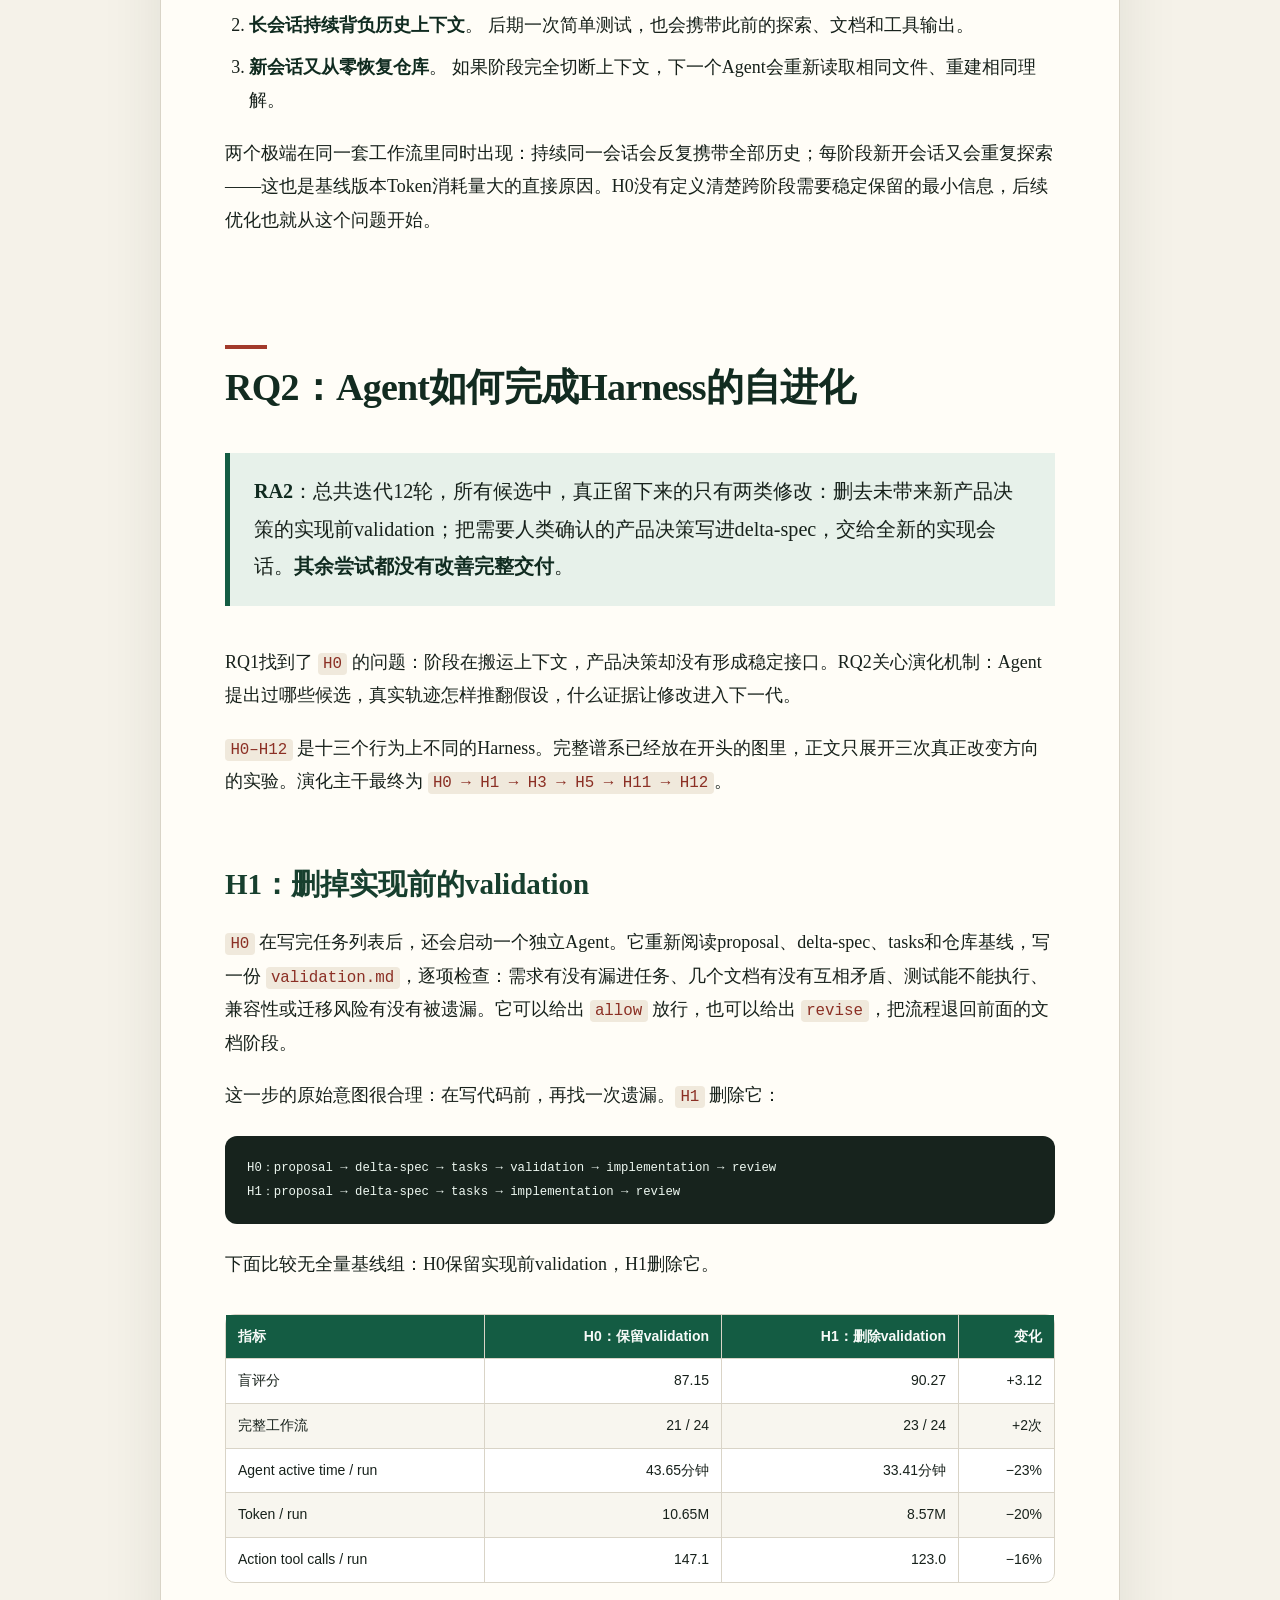
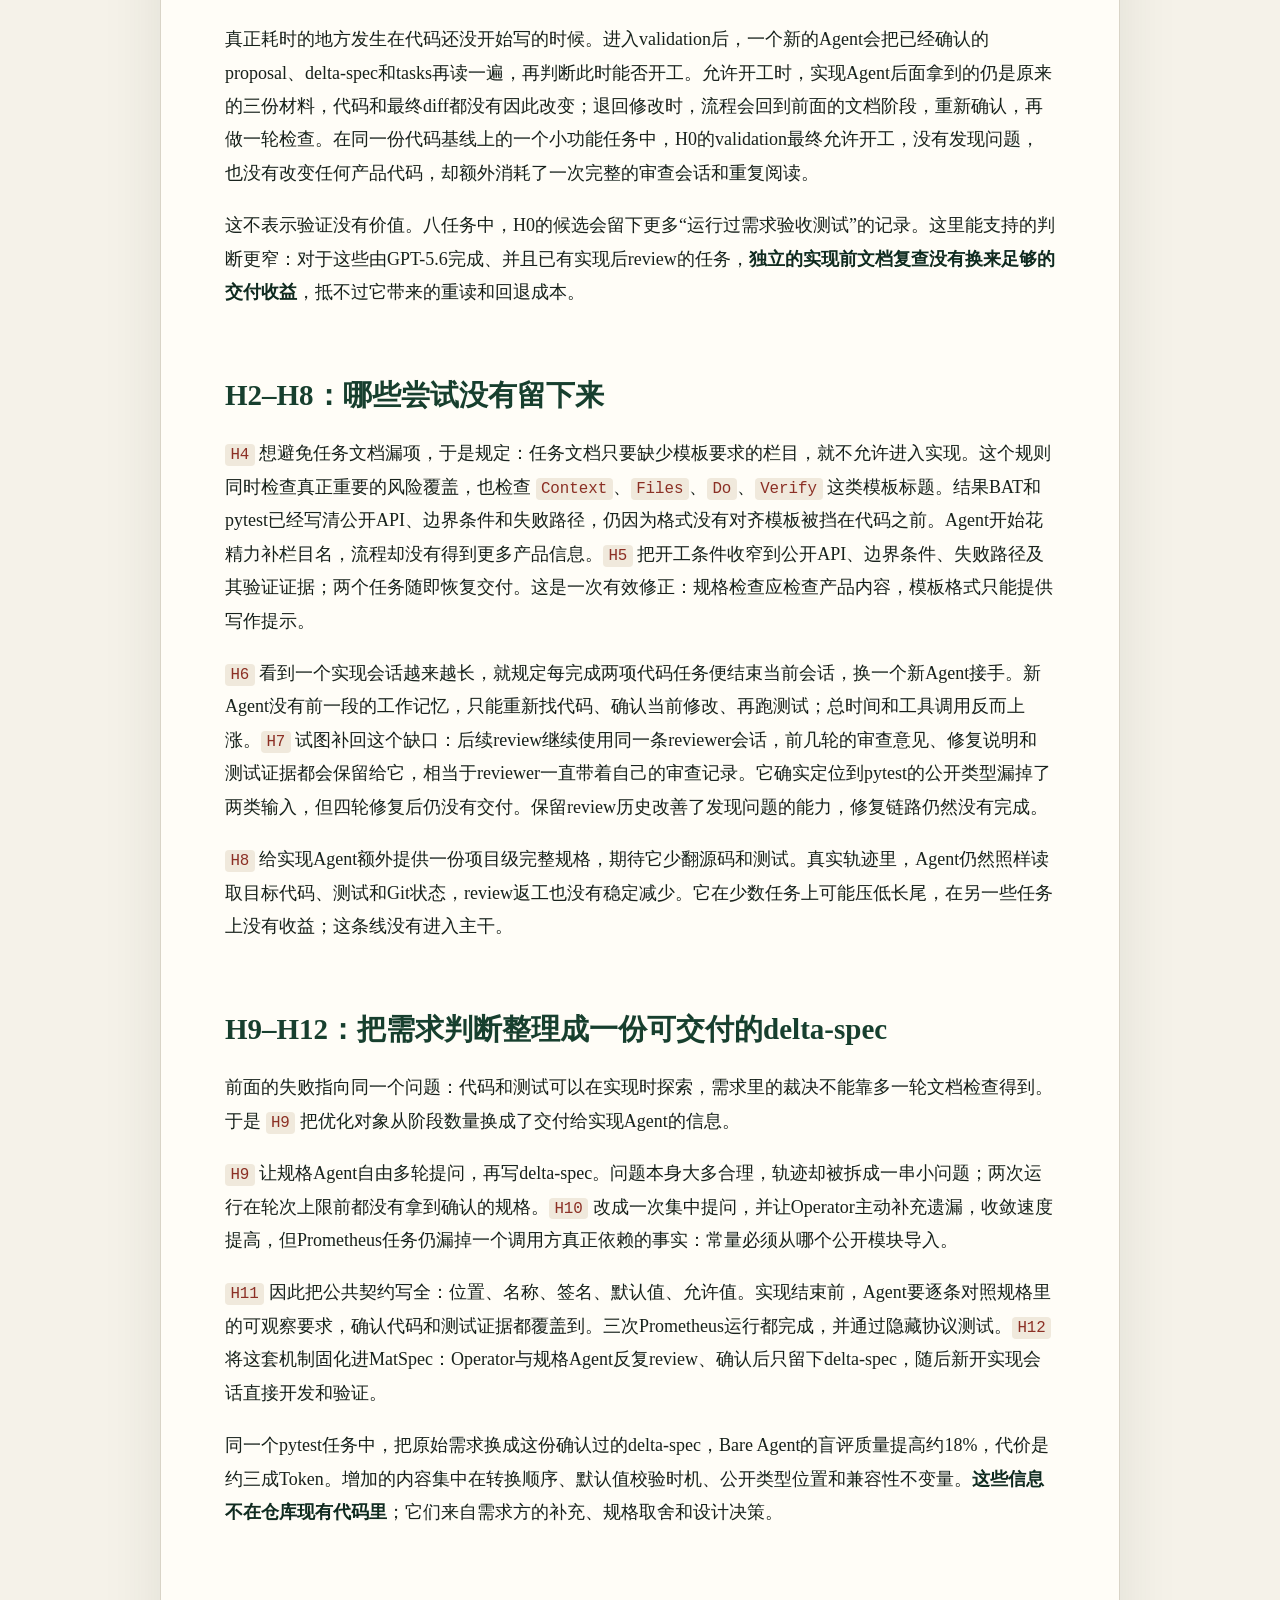
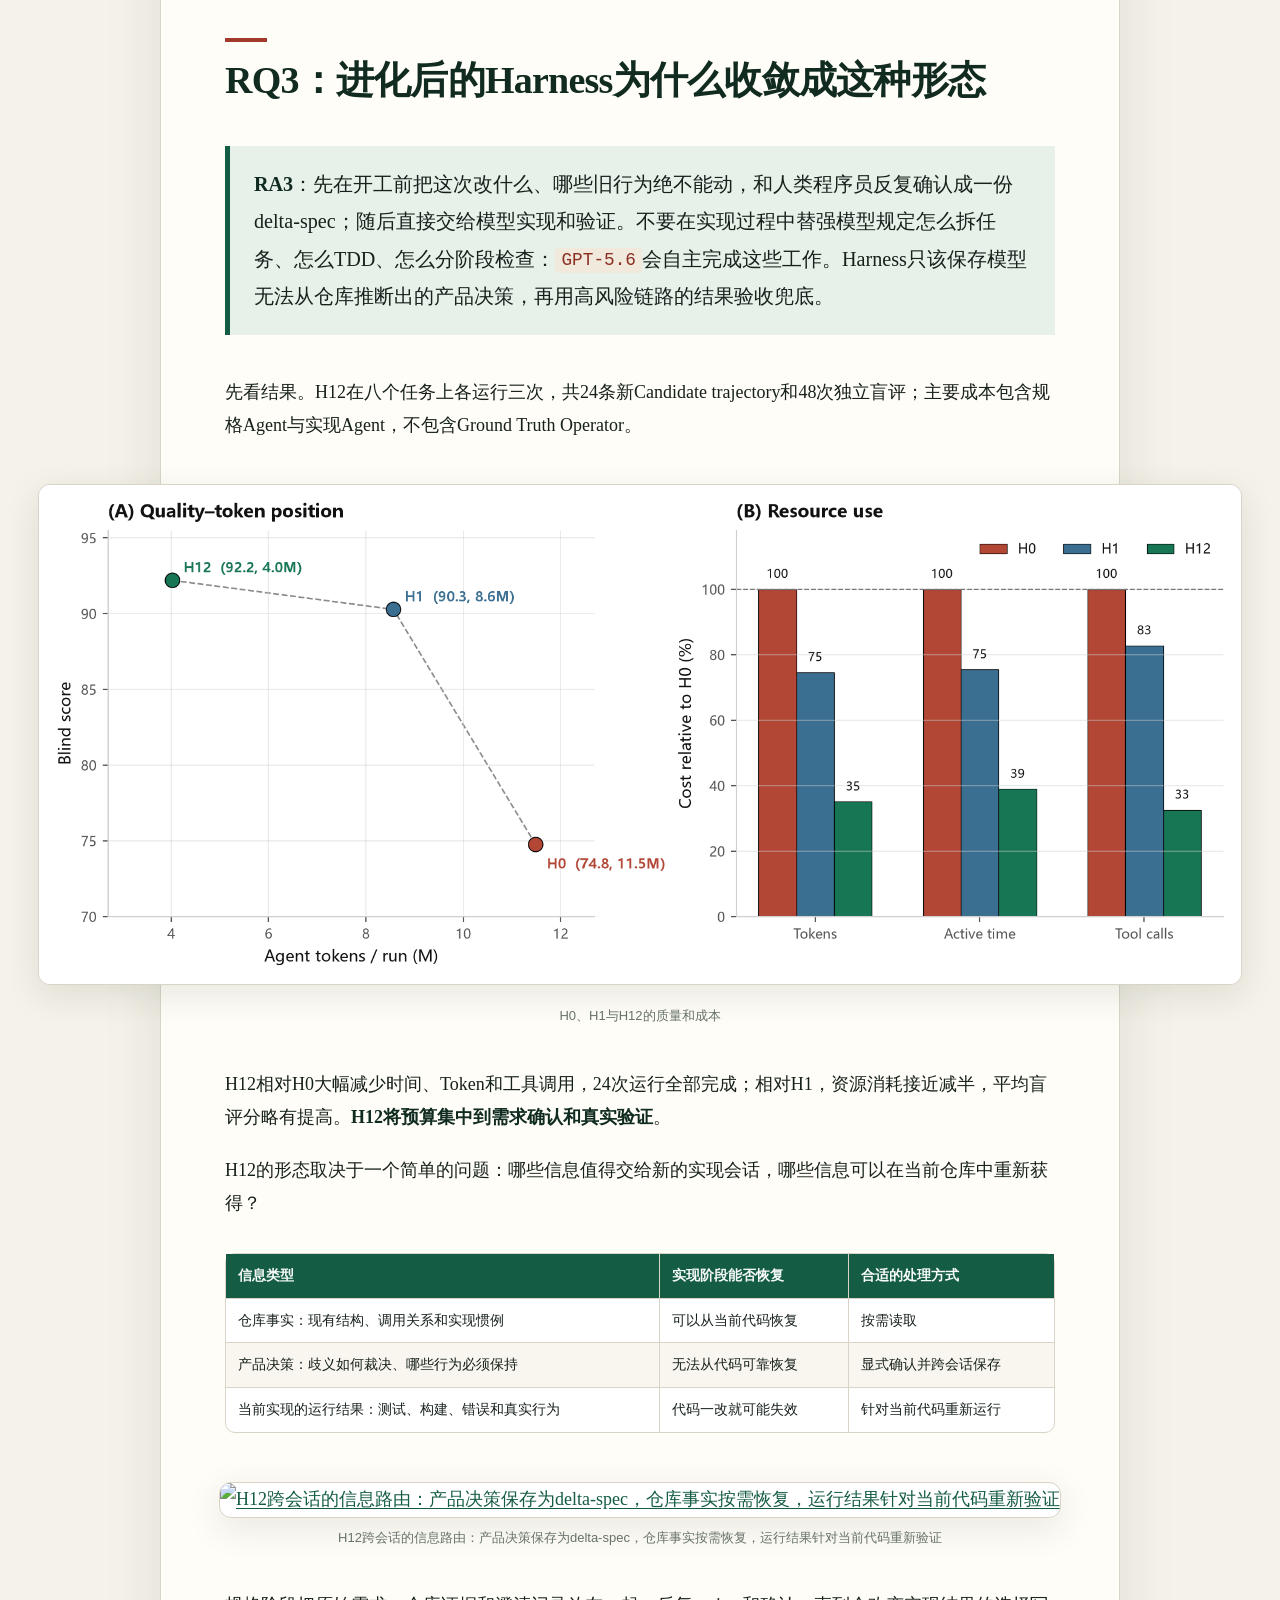
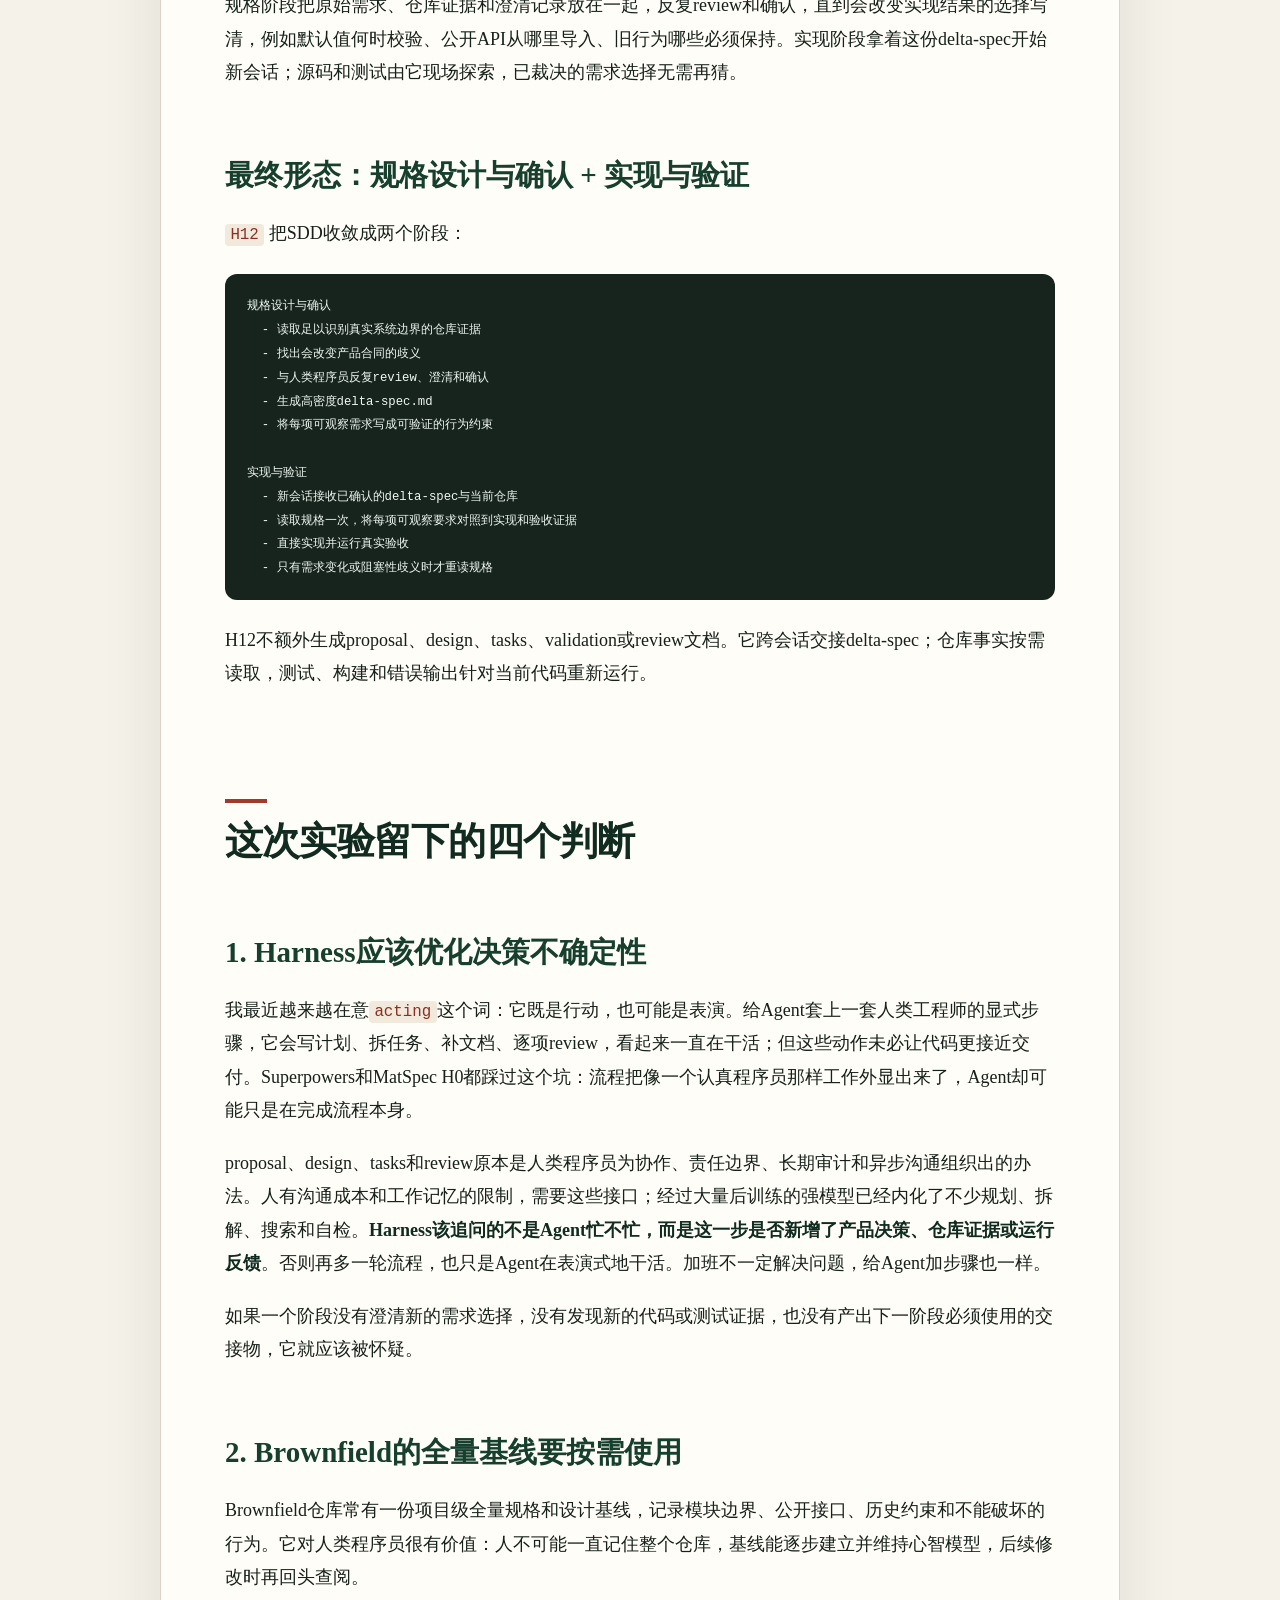
==== commit 8eb5e070: "article: refine harness self-evolution" ====
--- a/articles/harness-self-evolution/source.html
+++ b/articles/harness-self-evolution/source.html
@@ -176,17 +176,16 @@
   <main>
 <p>从GPT-5.5开始，我写代码时关注的东西慢慢变了。</p>
 <p>以前我会花很多时间告诉Agent应该怎么做：先看哪些文件，怎么拆任务，什么时候写测试，做完以后再检查什么。现在我更关心的是另一件事：<strong>怎样给它设置一个可以自我闭环的验证环境</strong>。测试怎么复现，失败怎么判定，修复后重新跑什么，哪些结果才算真的完成。把这些边界设好以后，我会让Agent自己迭代，直到它拿出可以被外部证据支持的结果。</p>
-<p>最近有人把这种方式叫作Loop Engineering。我对这种不断造概念的习惯一直比较警惕，AI Coding圈尤其擅长把正在发生的工程实践重新包装一遍。不过概念可以不追，变化本身很难忽略：模型的执行能力越强，人越不需要逐步指挥它，<strong>验证闭环的设计反而越来越重要</strong>。</p>
+<p>最近有人把这种方式叫作Loop Engineering。我对这种不断造概念的习惯一直比较排斥，AI Coding圈尤其擅长把正在发生的工程实践重新包装一遍。不过变化本身很难忽略：模型的执行能力越强，人越不需要逐步指挥它，<strong>验证闭环的设计反而越来越重要</strong>。</p>
 <p>GPT-5.6发布以后，这种感觉更强烈了。</p>
 <p>我自己一直在做类似LSP的程序分析工具，希望通过调用链、符号关系和代码结构，增强Agent探索大型仓库的能力。很多结论在前一代模型上还成立，到了GPT-5.6却突然失效。它有时只靠 <code>rg</code> 和 <code>read</code>，就能把一个复杂仓库里的调用关系和修改位置摸得八九不离十。相比之下，我辛苦做出来的一些调用链分析，突然显得有点花里胡哨。</p>
-<p>坦白说，这件事让我很沮丧。因为我一直把自己定位成一个Harness Builder，而模型强大的后训练正在直接吃掉Harness的工作。你今天辛苦固化下来的搜索策略、任务拆解和审查规则，下一代模型可能已经在训练里学会了，而且做得更自然。</p>
-<p>Superpowers的变化也很典型。GPT-5.5之后，我已经很少完整使用它；到了GPT-5.6，一套强制展开的完整流程有时甚至会产生负优化。模型本来已经理解了问题，却又被拉去重复brainstorm、plan、TDD和多轮review，最后反而被冗余上下文和阶段切换搞得晕头转向。上一篇文章已经专门讨论过这件事，这里不再展开。</p>
-<p>如果模型会不断吃掉Harness已有的能力，Harness Builder应该怎么办？继续往里面加规则，努力证明每一个阶段仍然有用，这条路走不长。更合理的选择，是承认Harness也有保质期，把它当成一个可以被观测、修改、评测和淘汰的工程对象。</p>
-<p>我在鸿蒙社区正好维护着一套SDD Harness，叫MatSpec。它已经有真实工作流，也积累了H0、H1等多轮实验轨迹，很适合拿来做这次尝试：让Agent读取失败轨迹和成本数据，修改Harness，再用真实开源任务、聚焦测试和双盲评审决定修改能不能留下。</p>
-<p>前几天看到Lilian Weng回归OpenAI，我顺手打开了她的博客，发现她最近也在研究 <a href="https://lilianweng.github.io/posts/2026-07-04-harness/">Harness自进化</a>。这就有点巧了。她把Harness的优化写成一条逐渐外扩的链：从prompt、结构化上下文和工作流，一直延伸到Harness代码，最后再到修改Harness的优化器。她还强调，模型越强，越应该减少重复模型能力的固定启发式；但外部上下文、工具、目标和评测仍然要留在系统里。</p>
-<p>这篇文章记录了一次已经跑完的工程实验。我把MatSpec交给四类相互隔离的Agent：Candidate Agent负责开发，掌握Ground Truth的Operator Agent模拟需求开发者，Evolver Agent根据真实trajectory修改Harness，Blind Judge Agent只看匿名交付物并决定候选版本能不能通过。它们共同运行付费实验，但不能互相读取隐藏材料。</p>
-<p>最后留下来的Harness反而更简单。下面这张图展开 <code>H0–H12</code> 的完整实验谱系：左侧是早期Harness外显的八阶段流水线，中间保留每个候选的遗传或淘汰关系，右侧给出当前版本收敛出的最小接口。</p>
-<figure><a href="assets/sdd-harness-family-tree-v6.png" target="_blank" rel="noopener"><img loading="lazy" src="assets/sdd-harness-family-tree-v6.png" alt="SDD Harness从H0到H12的实验谱系、淘汰分支与当前收敛形态" /></a><figcaption>SDD Harness从H0到H12的实验谱系、淘汰分支与当前收敛形态</figcaption></figure>
+<p>坦白说，这件事让我很沮丧。因为我一直把自己定位成一个Harness Builder，而模型强大的后训练正在直接吃掉Harness的工作。你今天辛苦固化下来的搜索策略、任务拆解和代码审查规则，下一代模型可能已经在训练里学会了，而且做得更自然。</p>
+<p>Superpowers的变化也很典型。GPT-5.5之后，我已经很少完整使用它；到了GPT-5.6，一套强制展开的完整流程有时甚至会产生负优化。模型本来已经理解了问题，却又被拉去重复plan、TDD和多轮review，最后反而被冗余上下文和阶段切换搞得晕头转向。上一篇文章已经专门讨论过这件事，这里不再展开。</p>
+<p>如果模型会不断吃掉Harness已有的能力，Harness Builder应该怎么办？继续往里面加规则，努力证明每一个阶段仍然有用？——显然不合适。更合理的选择，是承认Harness也有保质期，把它当成一个可以被可观测、可修改、可评测和<strong>可淘汰</strong>的工程对象。</p>
+<p>我在OpenHarmony社区维护MatrixSpec，一套有真实工作流的SDD Harness。这正好构成一次实验：Agent根据失败轨迹和成本修改Harness，再由真实开源任务、针对需求的自动化验收测试和双盲评审决定候选能否留下。</p>
+<p>Lilian Weng最近的 <a href="https://lilianweng.github.io/posts/2026-07-04-harness/">Harness自进化</a> 给了这件事更完整的表述：优化可以从prompt、上下文和工作流，延伸到Harness代码与优化器；强模型不需要重复启发式，外部上下文、工具、目标和评测仍然要保留。</p>
+<p>本文记录这次已经跑完的实验。候选开发、需求澄清、Harness修改和盲评在隔离会话中进行；最后留下来的Harness反而更简单。下图是<code>H0–H12</code>的完整实验谱系。</p>
+<figure><a href="assets/sdd-harness-family-tree-v7.png" target="_blank" rel="noopener"><img loading="lazy" src="assets/sdd-harness-family-tree-v7.png" alt="SDD Harness从H0到H12的实验谱系、淘汰分支与当前收敛形态" /></a><figcaption>SDD Harness从H0到H12的实验谱系、淘汰分支与当前收敛形态</figcaption></figure>
 <div class="table-wrap"><table>
 <thead>
 <tr>
@@ -229,25 +228,17 @@
 </tr>
 </tbody>
 </table></div>
-<p>起点H0用了Bare约五倍的Token，平均分提升不到2%；最终H12相对H0提升约23%，也让24次运行全部走到交付。这个结果来自对固定阶段的持续删除和重组：<strong>自进化让Harness主动交还模型已经具备的能力</strong>。</p>
-<p>这些是固定八任务诊断集上的跨批次描述性结果。H12展示了演化终点；接下来要回答的是：哪些规则被删掉，哪些信息留下，以及这些修改如何被同一套外部证据接纳或淘汰。</p>
+<p>MatSpec基线版本用了Bare约五倍的Token，平均分提升不到2%；最终优化版本H12相对H0提升约23%，Token降低了60%，也让24组开发任务全部走到交付。这个结果来自对固定阶段的持续重组和优化：<strong>Harness不再把模型已经具备的能力重新外显为流程，只保留需求裁决与外部验收。</strong></p>
 <h2 id="harness">什么叫Harness自进化</h2>
-<p>先把概念说清楚。Harness是包围模型、决定一次任务如何发生的那层系统，范围远大于一段系统提示词：</p>
-<ul>
-<li>模型在什么时候读取什么上下文；</li>
-<li>要生成哪些中间产物；</li>
-<li>什么时候允许写代码；</li>
-<li>哪些问题要交给外部角色澄清；</li>
-<li>测试、审查和失败如何回流；</li>
-<li>哪些证据决定接受或拒绝一次修改。</li>
-</ul>
+<p>先把概念说清楚。Agent Harness还不是ISO/IEEE固化的正式术语。Anthropic将它定义为让模型能够作为Agent行动的系统；OpenAI对Codex Harness的描述则落在编排用户、模型和工具的Agent Loop与执行逻辑上。<a href="https://www.anthropic.com/engineering/demystifying-evals-for-ai-agents">Anthropic</a> <a href="https://openai.com/index/unrolling-the-codex-agent-loop/">OpenAI</a></p>
+<p>本文采用一个更保守的工程定义：<strong>Agent Harness是位于基础模型与外部环境之间的运行控制系统</strong>。它将一次次模型推理组织成持续的Agent Loop，负责工具调用、上下文与状态管理、执行环境、权限控制、错误恢复和可观测性，让模型能力转化为可控、可靠的Agent行为。</p>
+<p>Framework或SDK提供构造Harness的组件；某个实际运行的Harness把这些组件、模型与环境组合起来。Workflow、Prompt、Skill和MCP都是Harness可以使用的流程或配置资产，单独看不构成Harness。本实验中的Ground Truth、任务集和评测器则固定在Harness之外，用来判断候选版本是否真的变好。</p>
 <p>因此，随手修改prompt还算不上Harness自进化。更基础的问题是：<strong>工作流规则是否带来新信息</strong>？</p>
 <p>只看最终分数不够。Harness可能通过多跑测试、延长review，甚至改变任务和评测标准来制造“进步”。如果把问题拆到底，一个可信的自进化闭环至少需要三件事：固定问题，保留过程，让候选版本接受同样的外部验收。</p>
 <p>这四类角色运行在彼此隔离的会话中。Candidate不能读取Ground Truth，Operator不能泄露参考补丁，Evolver不能修改任务和评测器，Judge也看不到候选来自哪一代Harness。</p>
-<pre><code class="language-text">符号
-Hₜ：第t代Harness
+<pre><code class="language-text">Hₜ：第t代Harness
 D ：固定的真实开发任务集
-E ：固定的外部验收证据，包括Ground Truth、聚焦测试、盲评标准和成本口径
+E ：固定的外部验收证据，包括Ground Truth、需求验收测试、盲评标准和成本口径
 Tₜ：Hₜ 运行D后产生的轨迹数据，包括提问、决策、文件修改、测试、失败和资源消耗
 ΔHₜ：Evolver Agent根据轨迹提出的Harness修改
 H′ₜ：应用 ΔHₜ 后、等待回放验证的候选Harness
@@ -269,19 +260,18 @@
 <figure><a href="assets/self-evolution-history-bucket-v11.png" target="_blank" rel="noopener"><img loading="lazy" src="assets/self-evolution-history-bucket-v11.png" alt="MatSpec的Harness自进化闭环：历史实验记录驱动候选变异，真实运行提供证据，选择决定能否进入下一代" /></a><figcaption>MatSpec的Harness自进化闭环：历史实验记录驱动候选变异，真实运行提供证据，选择决定能否进入下一代</figcaption></figure>
 <p>这张图按数据流读，不按“先规划、再开发”的固定阶段读：</p>
 <ol>
-<li><strong>历史版本与实验记录</strong>：每一代Harness的workflow、代码与配置，以及完整session、Operator决策、产品diff、聚焦测试、质量、完成率、时间、Token和工具调用，都进入同一个长期记忆。接受过和被拒绝过的proposal一起保留；失败会成为下一轮归因的反例。</li>
+<li><strong>历史版本与实验记录</strong>：每一代Harness的workflow、代码与配置，以及完整session、Operator决策、产品diff、需求验收测试、质量、完成率、时间、Token和工具调用，都进入同一个长期记忆。接受过和被拒绝过的proposal一起保留；失败会成为下一轮归因的反例。</li>
 <li><strong>生成候选Harness</strong>：Evolver Agent从历史中寻找重复模式，例如某阶段一直没有新增信息、某类任务反复漏需求、某种上下文交接只制造重读。它只提出单一策略变化，写成Change Proposal，再生成候选Harness；任务、Ground Truth、模型权限和评测规则不在它的修改范围内。</li>
 <li><strong>真实任务运行</strong>：候选Harness回到八个真实开源需求上运行。Candidate Agent负责交付；Ground Truth Operator Agent读取参考项目并像需求开发者一样澄清问题、审查规格、推动一次完整SDD trajectory，但不泄露补丁、文件路径和隐藏测试。</li>
 <li><strong>新证据包</strong>：一次运行的session、决策、diff、测试，以及盲评分、完成率、Active time、Token和工具调用被打包进新证据。它记录实际做过的事，不采信候选对自身效果的描述。</li>
 <li><strong>与历史版本比较</strong>：新候选必须同时满足质量不退化、完成率不下降，并在质量—成本位置上形成可验证改善。只省Token、却少完成需求，不能算优化。</li>
-<li><strong>选择</strong>：满足条件的候选被接受，携带新版本、有效策略和报告进入下一代谱系；退化或没有显著增益的候选被拒绝，不产生子孙。两种结果都回写历史实验记录，因此下一次变异既能复用有效策略，也能避开已经验证无效的尝试。</li>
+<li><strong>遗传选择</strong>：满足条件的候选被接受，携带新版本、有效策略和报告进入下一代谱系；退化或没有显著增益的候选被拒绝，不产生子孙。两种结果都回写历史实验记录，因此下一次变异既能复用有效策略，也能避开已经验证无效的尝试。</li>
 </ol>
 <p>图里只有一条真正的自进化闭环：<strong>历史记忆提出受限变异</strong>，<strong>真实任务产生新证据</strong>，<strong>选择把候选接纳或淘汰</strong>，再把结果写回历史。第3步内部是一条完整的SDD开发轨迹，负责提供选择证据。Harness的内容在第2步被修改；它是否能遗传到下一代，取决于第3—6步的外部结果。</p>
 <p>这些执行角色都是彼此隔离的Agent会话。Candidate Agent负责开发；Ground Truth Operator Agent扮演知道需求答案的开发者，但不能泄露文件路径、补丁和隐藏测试；Evolver Agent负责归因和修改Harness；两个Blind Judge Agent只对匿名交付物评分。人负责预先固定任务、权限和评测边界，并批准真实付费运行，不在循环中逐条替Agent决定删什么、留什么。</p>
-<p>任务、代码起点、模型与推理强度、Ground Truth、评测器和权限边界固定在闭环之外。否则Harness只要把题目改简单、让评委变宽松，分数就能“进化”。</p>
 <p>本文围绕三个研究问题展开：</p>
 <ul>
-<li><strong>RQ1</strong>：H0为何未能将流程成本稳定转化为交付质量？</li>
+<li><strong>RQ1</strong>：MatSpec基线版本为何未能将流程成本稳定转化为交付质量？</li>
 <li><strong>RQ2</strong>：Agent如何从失败轨迹中提出、检验并筛选下一代Harness？</li>
 <li><strong>RQ3</strong>：进化后的Harness为什么收敛成这种形态？</li>
 </ul>
@@ -305,11 +295,11 @@
 </tr>
 <tr>
 <td>MatSpec版本</td>
-<td>H0 / H1历史实验固定在 <code>matspec-community 0.4.1-beta.3</code>、commit <code>8a6f159</code>；H12实现对应commit <code>7290445</code></td>
-</tr>
-<tr>
-<td>任务与代码起点</td>
-<td>八个已经合并的真实开源需求；每次从对应变更发生前的固定commit开始</td>
+<td>H0对应仓库 <code>matspec-community 0.4.1-beta.3</code>、commit <code>8a6f159</code>；H12实现对应commit <code>7290445</code></td>
+</tr>
+<tr>
+<td>被测任务与代码起点</td>
+<td>8个已经合并的真实开源需求；每次从对应变更发生前的固定commit开始</td>
 </tr>
 <tr>
 <td>候选权限</td>
@@ -325,7 +315,7 @@
 </tr>
 <tr>
 <td>外部评测</td>
-<td>相同聚焦测试；相同100分行为评分表；每个匿名候选由两个全新Judge Agent会话独立评分</td>
+<td>同一组针对该需求的自动化验收测试；相同100分行为评分表；每个匿名候选由两个全新Judge Agent会话独立评分</td>
 </tr>
 <tr>
 <td>成本口径</td>
@@ -334,67 +324,77 @@
 </tbody>
 </table></div>
 <p>同一对照内，任务、代码起点、模型、推理强度、权限、Operator协议、停止规则和评测配置保持一致。实验只改变MatSpec工作流或项目级全量规格条件，排除题目、模型和评审尺度带来的解释。</p>
-<p>实验使用八个已经合并的真实开源需求。每个任务都从对应变更发生前的固定commit开始，覆盖Python、JavaScript、Go和Rust，包含CLI、配置解析、插件加载、类型系统、终端安全、ORM约束、异步执行器和协议协商。</p>
+<h3 id="section-2">任务来源</h3>
+<p><strong>8个任务全部来自已经合并的真实开源项目拉取请求</strong>。实验把仓库恢复到对应拉取请求合并前的版本，只向被测Agent提供冻结后的公开任务说明。</p>
 <div class="table-wrap"><table>
 <thead>
 <tr>
 <th>任务</th>
-<th>主要系统边界</th>
+<th>真实仓库与拉取请求</th>
+<th>被测Agent收到的需求摘要</th>
 </tr>
 </thead>
 <tbody>
 <tr>
 <td>GitHub CLI字段选择</td>
-<td>CLI参数、API数据、过滤和表格输出</td>
+<td><a href="https://github.com/cli/cli/pull/13823"><code>cli/cli#13823</code></a></td>
+<td>为<code>gh project item-list</code>增加按字段名或字段ID选择输出的能力，并处理冲突、诊断和表格渲染。</td>
 </tr>
 <tr>
 <td>ESLint自定义错误类</td>
-<td>配置schema、AST分析、继承关系和诊断</td>
+<td><a href="https://github.com/eslint/eslint/pull/21032"><code>eslint/eslint#21032</code></a></td>
+<td>扩展<code>preserve-caught-error</code>，允许用户配置需要检查的自定义错误类。</td>
 </tr>
 <tr>
 <td>pytest插件入口</td>
-<td>环境变量、插件发现、加载顺序和去重</td>
+<td><a href="https://github.com/pytest-dev/pytest/pull/14752"><code>pytest-dev/pytest#14752</code></a></td>
+<td>让环境变量和<code>pytest_plugins</code>也能按插件入口名称加载插件。</td>
 </tr>
 <tr>
 <td>pytest配置类型表达式</td>
-<td>类型声明、不同配置来源、转换和文档</td>
+<td><a href="https://github.com/pytest-dev/pytest/pull/14751"><code>pytest-dev/pytest#14751</code></a></td>
+<td>让<code>addini(type=...)</code>支持联合类型、字面量类型及其组合。</td>
 </tr>
 <tr>
 <td>bat终端输入净化</td>
-<td>字节流、安全边界、兼容性和失败处理</td>
+<td><a href="https://github.com/sharkdp/bat/pull/3729"><code>sharkdp/bat#3729</code></a></td>
+<td>增加终端内容净化模式，移除危险控制序列并保留正常文本。</td>
 </tr>
 <tr>
 <td>SQLModel参数冲突</td>
-<td>公开API、参数组合、错误语义和兼容性</td>
+<td><a href="https://github.com/fastapi/sqlmodel/pull/681"><code>fastapi/sqlmodel#681</code></a></td>
+<td>拒绝字段定义中互相冲突的SQLAlchemy参数，同时保持合法调用兼容。</td>
 </tr>
 <tr>
 <td>Axum自定义执行器</td>
-<td>异步任务、连接生命周期和优雅关闭</td>
+<td><a href="https://github.com/tokio-rs/axum/pull/3704"><code>tokio-rs/axum#3704</code></a></td>
+<td>为<code>axum::serve</code>增加自定义任务执行器，并覆盖连接、内部任务和优雅关闭。</td>
 </tr>
 <tr>
 <td>Prometheus UTF-8协商</td>
-<td>协议协商、转义规则和旧格式兼容</td>
+<td><a href="https://github.com/prometheus/client_python/pull/1102"><code>prometheus/client_python#1102</code></a></td>
+<td>实现指标名称转义、内容协商以及旧格式兼容。</td>
 </tr>
 </tbody>
 </table></div>
-<p>评测同时记录产品盲评分、聚焦测试、工作流是否完成、Active time、Token和action tool calls。Ground Truth Operator是模拟需求开发者的独立Agent，它的消耗单列，不计入被测Harness的主要成本。</p>
+<p>评测同时记录产品盲评分、需求验收测试、工作流是否完成、Active time、Token和action tool calls。Ground Truth Operator是模拟需求开发者的独立Agent，它的消耗单列，不计入被测Harness的主要成本。</p>
 <p>所以实验单位覆盖从需求输入到交付结束的一整条trajectory，最终diff只是其中一部分。</p>
-<h2 id="rq1h0">RQ1：H0为何未能将流程成本稳定转化为交付质量</h2>
+<h2 id="rq1matspec">RQ1：MatSpec基线为何未能将流程成本稳定转化为交付质量</h2>
 <blockquote>
-<p><strong>RA1</strong>：H0把软件工程里的每个合理动作都外显成固定阶段。强模型已经内化的规划与自检被Harness再执行一遍；缺失的产品决策也没有整理成稳定的跨会话交接物。<strong>起点问题出在Harness与模型的分工</strong>。</p>
+<p><strong>RA1</strong>：MatSpec基线(H0)把软件工程里的每个合理动作都外显成固定阶段。强模型已经内化的规划与自检被Harness再执行一遍；缺失的产品决策也没有整理成稳定的跨会话交接物。<strong>基线版本的问题出在Harness与模型的分工</strong>。</p>
 </blockquote>
 <p><code>H0</code> 是MatSpec最早可复核的实验工作流：</p>
 <pre><code class="language-text">proposal
-  → 本次变更的增量规格（delta-spec）
-  → 本次变更的增量设计（delta-design）
+  → delta-spec（本次变更的增量规格）
+  → delta-design（本次变更的增量软件设计）
   → tasks
-  → 与项目级全量规格基线做validation
+  → validation （与项目级全量规格基线做检查）
   → implementation
   → review
   → finalization / archive
 </code></pre>
 <p>每一步在传统软件工程里都有理由，但强模型已经具备代码搜索、局部规划、实现、测试和自检能力。Harness再要求它把同一个问题分别翻译成proposal、规格、任务、validation、实现说明和review，增加的不一定是新信息，也可能只是同一信息在不同文档和会话之间搬运。</p>
-<p>Bare作为外部参照，不参与Harness的版本演进。同一个强模型拿到原始需求后，不加载SDD工作流，直接探索仓库、实现并验证。</p>
+<p>裸模型能力组（Bare）作为外部参照，不参与Harness的版本演进。同一个强模型拿到原始需求后，不加载SDD工作流，直接探索仓库、实现并验证。</p>
 <div class="table-wrap"><table>
 <thead>
 <tr>
@@ -436,20 +436,20 @@
 <li><strong>长会话持续背负历史上下文</strong>。 后期一次简单测试，也会携带此前的探索、文档和工具输出。</li>
 <li><strong>新会话又从零恢复仓库</strong>。 如果阶段完全切断上下文，下一个Agent会重新读取相同文件、重建相同理解。</li>
 </ol>
-<p>两个极端在同一套工作流里同时出现：持续同一会话会反复携带全部历史；每阶段新开会话又会重复探索。H0没有定义清楚跨阶段需要稳定保留的最小信息，后续优化也就从这个问题开始。</p>
+<p>两个极端在同一套工作流里同时出现：持续同一会话会反复携带全部历史；每阶段新开会话又会重复探索——这也是基线版本Token消耗量大的直接原因。H0没有定义清楚跨阶段需要稳定保留的最小信息，后续优化也就从这个问题开始。</p>
 <h2 id="rq2agentharness">RQ2：Agent如何完成Harness的自进化</h2>
 <blockquote>
-<p><strong>RA2</strong>：十三次候选里，真正留下来的只有两类修改：删去未带来新产品决策的实现前validation；把需要人类确认的产品决策写进delta-spec，交给新的实现会话。<strong>其余旧流程都没有改善完整交付</strong>。</p>
+<p><strong>RA2</strong>：总共迭代12轮，所有候选中，真正留下来的只有两类修改：删去未带来新产品决策的实现前validation；把需要人类确认的产品决策写进delta-spec，交给全新的实现会话。<strong>其余尝试都没有改善完整交付</strong>。</p>
 </blockquote>
 <p>RQ1找到了 <code>H0</code> 的问题：阶段在搬运上下文，产品决策却没有形成稳定接口。RQ2关心演化机制：Agent提出过哪些候选，真实轨迹怎样推翻假设，什么证据让修改进入下一代。</p>
 <p><code>H0–H12</code> 是十三个行为上不同的Harness。完整谱系已经放在开头的图里，正文只展开三次真正改变方向的实验。演化主干最终为 <code>H0 → H1 → H3 → H5 → H11 → H12</code>。</p>
 <h3 id="h1validation">H1：删掉实现前的validation</h3>
 <p><code>H0</code> 在写完任务列表后，还会启动一个独立Agent。它重新阅读proposal、delta-spec、tasks和仓库基线，写一份 <code>validation.md</code>，逐项检查：需求有没有漏进任务、几个文档有没有互相矛盾、测试能不能执行、兼容性或迁移风险有没有被遗漏。它可以给出 <code>allow</code> 放行，也可以给出 <code>revise</code>，把流程退回前面的文档阶段。</p>
-<p>这一步的原意很合理：在写代码前，再找一次遗漏。<code>H1</code> 删除它：</p>
+<p>这一步的原始意图很合理：在写代码前，再找一次遗漏。<code>H1</code> 删除它：</p>
 <pre><code class="language-text">H0：proposal → delta-spec → tasks → validation → implementation → review
 H1：proposal → delta-spec → tasks → implementation → review
 </code></pre>
-<p>为了只看删除validation的影响，下面比较八个任务、每项三次运行的无全量基线组。两组使用同一模型、同一任务、同一Ground Truth和同一最终review；流程里唯一的关键差异就是这份实现前validation。</p>
+<p>下面比较无全量基线组：H0保留实现前validation，H1删除它。</p>
 <div class="table-wrap"><table>
 <thead>
 <tr>
@@ -493,9 +493,8 @@
 </tbody>
 </table></div>
 <p>真正耗时的地方发生在代码还没开始写的时候。进入validation后，一个新的Agent会把已经确认的proposal、delta-spec和tasks再读一遍，再判断此时能否开工。允许开工时，实现Agent后面拿到的仍是原来的三份材料，代码和最终diff都没有因此改变；退回修改时，流程会回到前面的文档阶段，重新确认，再做一轮检查。在同一份代码基线上的一个小功能任务中，H0的validation最终允许开工，没有发现问题，也没有改变任何产品代码，却额外消耗了一次完整的审查会话和重复阅读。</p>
-<p>这不表示验证没有价值。八任务中，H0的候选会留下更多“执行过focused test”的记录。这里能支持的判断更窄：对于这些由GPT-5.6完成、并且已有实现后review的任务，<strong>独立的实现前文档复查没有换来足够的交付收益</strong>，抵不过它带来的重读和回退成本。</p>
-<h3 id="section-2">哪些尝试没有留下来</h3>
-<p><code>H2–H8</code> 主要在试图修补旧流程，结论很清楚。</p>
+<p>这不表示验证没有价值。八任务中，H0的候选会留下更多“运行过需求验收测试”的记录。这里能支持的判断更窄：对于这些由GPT-5.6完成、并且已有实现后review的任务，<strong>独立的实现前文档复查没有换来足够的交付收益</strong>，抵不过它带来的重读和回退成本。</p>
+<h3 id="h2h8">H2–H8：哪些尝试没有留下来</h3>
 <p><code>H4</code> 想避免任务文档漏项，于是规定：任务文档只要缺少模板要求的栏目，就不允许进入实现。这个规则同时检查真正重要的风险覆盖，也检查 <code>Context</code>、<code>Files</code>、<code>Do</code>、<code>Verify</code> 这类模板标题。结果BAT和pytest已经写清公开API、边界条件和失败路径，仍因为格式没有对齐模板被挡在代码之前。Agent开始花精力补栏目名，流程却没有得到更多产品信息。<code>H5</code> 把开工条件收窄到公开API、边界条件、失败路径及其验证证据；两个任务随即恢复交付。这是一次有效修正：规格检查应检查产品内容，模板格式只能提供写作提示。</p>
 <p><code>H6</code> 看到一个实现会话越来越长，就规定每完成两项代码任务便结束当前会话，换一个新Agent接手。新Agent没有前一段的工作记忆，只能重新找代码、确认当前修改、再跑测试；总时间和工具调用反而上涨。<code>H7</code> 试图补回这个缺口：后续review继续使用同一条reviewer会话，前几轮的审查意见、修复说明和测试证据都会保留给它，相当于reviewer一直带着自己的审查记录。它确实定位到pytest的公开类型漏掉了两类输入，但四轮修复后仍没有交付。保留review历史改善了发现问题的能力，修复链路仍然没有完成。</p>
 <p><code>H8</code> 给实现Agent额外提供一份项目级完整规格，期待它少翻源码和测试。真实轨迹里，Agent仍然照样读取目标代码、测试和Git状态，review返工也没有稳定减少。它在少数任务上可能压低长尾，在另一些任务上没有收益；这条线没有进入主干。</p>
@@ -503,11 +502,14 @@
 <p>前面的失败指向同一个问题：代码和测试可以在实现时探索，需求里的裁决不能靠多一轮文档检查得到。于是 <code>H9</code> 把优化对象从阶段数量换成了交付给实现Agent的信息。</p>
 <p><code>H9</code> 让规格Agent自由多轮提问，再写delta-spec。问题本身大多合理，轨迹却被拆成一串小问题；两次运行在轮次上限前都没有拿到确认的规格。<code>H10</code> 改成一次集中提问，并让Operator主动补充遗漏，收敛速度提高，但Prometheus任务仍漏掉一个调用方真正依赖的事实：常量必须从哪个公开模块导入。</p>
 <p><code>H11</code> 因此把公共契约写全：位置、名称、签名、默认值、允许值。实现结束前，Agent要逐条对照规格里的可观察要求，确认代码和测试证据都覆盖到。三次Prometheus运行都完成，并通过隐藏协议测试。<code>H12</code> 将这套机制固化进MatSpec：Operator与规格Agent反复review、确认后只留下delta-spec，随后新开实现会话直接开发和验证。</p>
-<p>同一个pytest任务中，把原始需求换成这份确认过的delta-spec，Bare Agent的盲评质量提高约18%，代价是约三成Token。增加的内容集中在转换顺序、默认值校验时机、公开类型位置和兼容性不变量。<strong>仓库无法可靠推回这些事实</strong>；它们来自需求方的信息不全、规格trade off和设计决策。</p>
+<p>同一个pytest任务中，把原始需求换成这份确认过的delta-spec，Bare Agent的盲评质量提高约18%，代价是约三成Token。增加的内容集中在转换顺序、默认值校验时机、公开类型位置和兼容性不变量。<strong>这些信息不在仓库现有代码里</strong>；它们来自需求方的补充、规格取舍和设计决策。</p>
 <h2 id="rq3harness">RQ3：进化后的Harness为什么收敛成这种形态</h2>
 <blockquote>
-<p><strong>RA3</strong>：Harness收敛为<strong>规格设计与确认+实现与验证</strong>两个阶段。经过人类程序员反复review和确认的产品决策，是跨会话最需要稳定保存的核心状态；高耦合协议、复杂兼容性或多路径一致性风险仍需增加定向审查。</p>
+<p><strong>RA3</strong>：先在开工前把这次改什么、哪些旧行为绝不能动，和人类程序员反复确认成一份delta-spec；随后直接交给模型实现和验证。不要在实现过程中替强模型规定怎么拆任务、怎么TDD、怎么分阶段检查：<code>GPT-5.6</code>会自主完成这些工作。Harness只该保存模型无法从仓库推断出的产品决策，再用高风险链路的结果验收兜底。</p>
 </blockquote>
+<p>先看结果。H12在八个任务上各运行三次，共24条新Candidate trajectory和48次独立盲评；主要成本包含规格Agent与实现Agent，不包含Ground Truth Operator。</p>
+<figure><a href="assets/quality-cost-evolution-matplotlib.png" target="_blank" rel="noopener"><img loading="lazy" src="assets/quality-cost-evolution-matplotlib.png" alt="H0、H1与H12的质量和成本" /></a><figcaption>H0、H1与H12的质量和成本</figcaption></figure>
+<p>H12相对H0大幅减少时间、Token和工具调用，24次运行全部完成；相对H1，资源消耗接近减半，平均盲评分略有提高。<strong>H12将预算集中到需求确认和真实验证</strong>。</p>
 <p>H12的形态取决于一个简单的问题：哪些信息值得交给新的实现会话，哪些信息可以在当前仓库中重新获得？</p>
 <div class="table-wrap"><table>
 <thead>
@@ -553,37 +555,34 @@
   - 只有需求变化或阻塞性歧义时才重读规格
 </code></pre>
 <p>H12不额外生成proposal、design、tasks、validation或review文档。它跨会话交接delta-spec；仓库事实按需读取，测试、构建和错误输出针对当前代码重新运行。</p>
-<h3 id="section-4">实验是否支持这套推导</h3>
-<p>H12在八个任务上各运行三次，共24条新Candidate trajectory和48次独立盲评；主要成本包含规格Agent与实现Agent，不包含Ground Truth Operator。</p>
-<figure><a href="assets/quality-cost-evolution-matplotlib.png" target="_blank" rel="noopener"><img loading="lazy" src="assets/quality-cost-evolution-matplotlib.png" alt="H0、H1与H12的质量和成本" /></a><figcaption>H0、H1与H12的质量和成本</figcaption></figure>
-<p>图中给出了结果：H12相对H0大幅减少时间、Token和工具调用，24次运行全部完成；相对H1，资源消耗接近减半，平均盲评分略有提高。<strong>H12将预算集中到需求确认和真实验证</strong>。</p>
-<h2 id="section-5">这次自进化留下了什么</h2>
+<h2 id="section-4">这次实验留下的四个判断</h2>
 <h3 id="harness-1">1. Harness应该优化决策不确定性</h3>
-<p>proposal、design、tasks和review是人类程序员为协作、责任边界、长期审计和异步沟通组织出的先验知识。它描述了人在沟通成本和工作记忆有限时如何推进开发；对AI，特别是经过大量后训练的模型，这套组织方式未必带来额外能力，甚至会重复模型已经内化的规划、拆解、搜索和自检。Harness中的每个外显阶段都需要证明，它补上了模型当前缺少的信息或验证能力。</p>
+<p>我最近越来越在意<code>acting</code>这个词：它既是行动，也可能是表演。给Agent套上一套人类工程师的显式步骤，它会写计划、拆任务、补文档、逐项review，看起来一直在干活；但这些动作未必让代码更接近交付。Superpowers和MatSpec H0都踩过这个坑：流程把像一个认真程序员那样工作外显出来了，Agent却可能只是在完成流程本身。</p>
+<p>proposal、design、tasks和review原本是人类程序员为协作、责任边界、长期审计和异步沟通组织出的办法。人有沟通成本和工作记忆的限制，需要这些接口；经过大量后训练的强模型已经内化了不少规划、拆解、搜索和自检。<strong>Harness该追问的不是Agent忙不忙，而是这一步是否新增了产品决策、仓库证据或运行反馈</strong>。否则再多一轮流程，也只是Agent在表演式地干活。加班不一定解决问题，给Agent加步骤也一样。</p>
 <p>如果一个阶段没有澄清新的需求选择，没有发现新的代码或测试证据，也没有产出下一阶段必须使用的交接物，它就应该被怀疑。</p>
 <h3 id="brownfield">2. Brownfield的全量基线要按需使用</h3>
 <p>Brownfield仓库常有一份项目级全量规格和设计基线，记录模块边界、公开接口、历史约束和不能破坏的行为。它对人类程序员很有价值：人不可能一直记住整个仓库，基线能逐步建立并维持心智模型，后续修改时再回头查阅。</p>
 <p>对AI，结论更有条件。H1的有/无全量基线对照里，加入基线只有很小的平均质量收益，却增加了约三成Token，工作流完成率也更低。trajectory进一步显示，Agent读过全量规格后仍会继续读目标源码、测试和Git状态，代码探索没有被稳定替代。现有证据只支持一种窄结论：全量基线在其中恰好含有本次变更所需旧约束时可能有帮助；把它作为每个阶段都必须携带的背景，收益并不稳定。</p>
 <p>H12的做法是把全量基线留在仓库，按需取证；将本次变更已经确认的选择写进delta-spec，跨会话交接；测试、构建和错误输出则针对当前代码重新运行。衡量点是每类信息是否留在最适合它的位置；文档数量本身不构成目的。</p>
-<h3 id="section-6">3. 失败版本是自进化系统的训练数据</h3>
+<h3 id="section-5">3. 失败版本是自进化系统的训练数据</h3>
 <p>上下文切得更碎，Token replay可能下降，但novel work会增加；review保留更多历史，缺陷识别可能更准，但修复闭环仍可能失败。如果只看一个漂亮的Token数，两个失败版本都会被误判为优化。</p>
 <p>所以Harness的选择函数必须同时看质量、完成率、时间、Token、工具调用和真实验证。拒绝记录与接受记录同样重要。</p>
-<h3 id="harness-2">4. 最好的Harness会随模型能力移动</h3>
+<h3 id="harness-2">4. 最好的Harness会随模型共演进</h3>
 <p>早期模型可能需要Harness把规划、实现、审查逐步外显。强模型已经内化其中一部分能力以后，Harness的职责会向两端收缩：前端负责取得模型无法知道的产品决策，后端负责用模型不能自证的外部证据验收。</p>
-<p>中间那一大段“提醒模型像工程师一样工作”的流程，边际价值会越来越低。</p>
+<p>中间那一大段<strong>提醒模型像工程师一样工作</strong>的流程，边际价值会越来越低。</p>
 <h2 id="harness-3">强模型时代，团队该如何选择Harness</h2>
-<p>模型越强，Harness越应该聚焦两件事：把模型不知道的产品决策交代清楚，用模型不能自证的外部证据验收结果。规划、拆解和代码搜索可以留给模型；需求取舍、兼容性边界和真实运行结果需要Harness接住。</p>
+<p>模型越强，Harness越应该聚焦两件事：<strong>把模型不知道的产品决策交代清楚</strong>，用模型不能自证的外部证据验收结果。<strong>规划、拆解和代码搜索要留给模型</strong>；需求取舍、兼容性边界和真实运行结果需要Harness接住。</p>
 <p>对开发者，需求清楚、改动局部时可以直接开发；需求存在歧义或跨越多个系统边界时，先形成经过确认的delta-spec，再让Agent实现并验证。</p>
 <p>对团队Leader，Harness的价值是把个人经验变成可以持续优化的工程能力：从真实历史需求中建立一组小型评测集，用质量、完成率、时间和成本衡量每次工作流修改。模型升级，评测就重跑；有效步骤留下，失去价值的步骤删除。</p>
 <p>没有一套Harness能永久适配所有模型和团队。更可靠的选择，是一套能够被自己仓库里的真实结果持续校准的Harness。</p>
-<h2 id="section-7">结语：真正的闭环在后训练里</h2>
-<p>写到这里，我才更明白开头那种沮丧从哪里来。我站在模型外面优化Harness，<strong>模型团队却在改变模型本身</strong>。任务拆解、TDD、自我检查和长任务执行，过去需要Harness反复提醒；经过大量后训练，它们正在成为模型的默认能力。我刚刚固化下来的一套流程，下一代模型可能已经学会了。</p>
-<p>这种局部优化天然会贬值。可实验里留下的trajectory并没有失去价值：哪些任务做砸了，模型漏掉了什么，Operator如何澄清，哪次review改变了实现，什么测试提供了反证——这些数据既可以修改Harness，也可以进入后训练，直接改变模型下一次处理同类问题的方式。</p>
+<h2 id="section-6">结语：真正的闭环在后训练里</h2>
+<p>写到这里，我才更明白我在文章开头感受到的那种沮丧从哪里来。我站在模型外面优化Harness，<strong>模型自己却一直在飞速变化</strong>——有一种在电梯上做俯卧撑的既视感。任务拆解、TDD、自我检查和长任务执行，过去需要Harness反复提醒；经过大量后训练，它们正在成为模型的默认能力。我刚刚固化下来的一套流程，下一代模型可能已经学会了。</p>
+<p>这种局部优化天然会贬值，可实验里留下的trajectory并没有失去价值：哪些任务做砸了，模型漏掉了什么，Operator如何澄清，哪次review改变了实现，什么测试提供了反证——这些数据既可以修改Harness，也可以进入后训练，直接改变模型下一次处理同类问题的方式。</p>
 <p>从第一性原理看，<strong>Agent的实际能力由模型与Harness共同决定</strong>。后训练塑造模型的默认行为，Harness决定它看到什么、能调用什么、如何得到反馈。两者分开优化，Harness会不断重复模型已经学会的策略，模型也会在一套环境里训练、到另一套环境里工作。<strong>真正的闭环要把它们放进同一个反馈系统</strong>：稳定、通用的工程策略逐渐进入模型权重；变化快、属于具体团队的需求和仓库约束留在Harness；测试、运行环境和评测器持续提供现实反馈。</p>
 <figure><a href="assets/posttraining-harness-coevolution-whiteboard-v1.png" target="_blank" rel="noopener"><img loading="lazy" src="assets/posttraining-harness-coevolution-whiteboard-v1.png" alt="模型后训练与Harness共同演化：真实开发产生轨迹数据，稳定策略进入模型，团队私有约束留在Harness，外部环境持续提供反证" /></a><figcaption>模型后训练与Harness共同演化：真实开发产生轨迹数据，稳定策略进入模型，团队私有约束留在Harness，外部环境持续提供反证</figcaption></figure>
-<p>这也是 <a href="https://www.businessinsider.com/lilian-weng-returns-to-openai-after-leaving-thinking-machines-lab-2026-7">Lilian Weng回到OpenAI</a> 研究递归自我改进让我觉得意味深长的地方。她在文章末尾已经把问题推进到Harness与模型权重的联合优化；回到拥有后训练基础设施、模型权重和真实产品反馈的地方，这条路线才有机会形成完整闭环。与此同时，<a href="https://www.yicai.com/news/103192868.html">DeepSeek也开始从零组建自己的Code Harness团队</a>。前沿实验室的竞争正在从单独训练一个更强的模型，延伸到模型、Harness、数据和评测共同组成的端到端系统。</p>
-<p>所以，Harness Builder的长期价值也要重新定义。工作的重点会转向构造<strong>高质量任务与反馈数据</strong>。这些东西一方面让当前模型可靠交付，另一方面又能反过来推动模型后训练和下一代Harness。</p>
-<p>MatSpec只完成了第一步：删掉已经被模型能力覆盖的流程，把需求决策和外部验证留下来。更远的方向，是<strong>让真实开发进入训练闭环</strong>。到了那时，Harness自进化才不只是工作流自我修改，而是整个Agent系统开始从自己的实践中自我认知的迭代学习。</p>
+<p>这也是 <a href="https://www.businessinsider.com/lilian-weng-returns-to-openai-after-leaving-thinking-machines-lab-2026-7">Lilian Weng回归OpenAI</a> 研究Harness自进化让我觉得意味深长的地方。她在文章末尾已经把问题推进到Harness与模型权重的联合优化：回到拥有后训练infra、模型训练和真实产品反馈的地方，这条路线才有机会形成完整闭环。前不久，<a href="https://www.yicai.com/news/103192868.html">DeepSeek也开始从零组建自己的Code Harness团队</a>。前沿实验室的竞争正在从单独训练一个更强的模型，延伸到模型、Harness、数据和评测共同组成的端到端系统。</p>
+<p>所以，Harness Builder的长期价值也要重新定义。工作的重点会转向构造<strong>高质量任务与反馈数据</strong>。这些评测集一方面让当前模型可靠交付，另一方面又能反过来推动模型后训练和下一代Harness。</p>
+<p>MatSpec只完成了第一步：删掉已经被模型能力覆盖的流程，把需求决策和外部验证留下来。更远的方向，是<strong>让真实开发进入训练闭环</strong>。到了那时，Harness自进化才不只是工作流自我修改，而是整个Agent系统开始从自己的实践中完成自我认知的迭代学习。</p>
 
   </main>
 </body>
